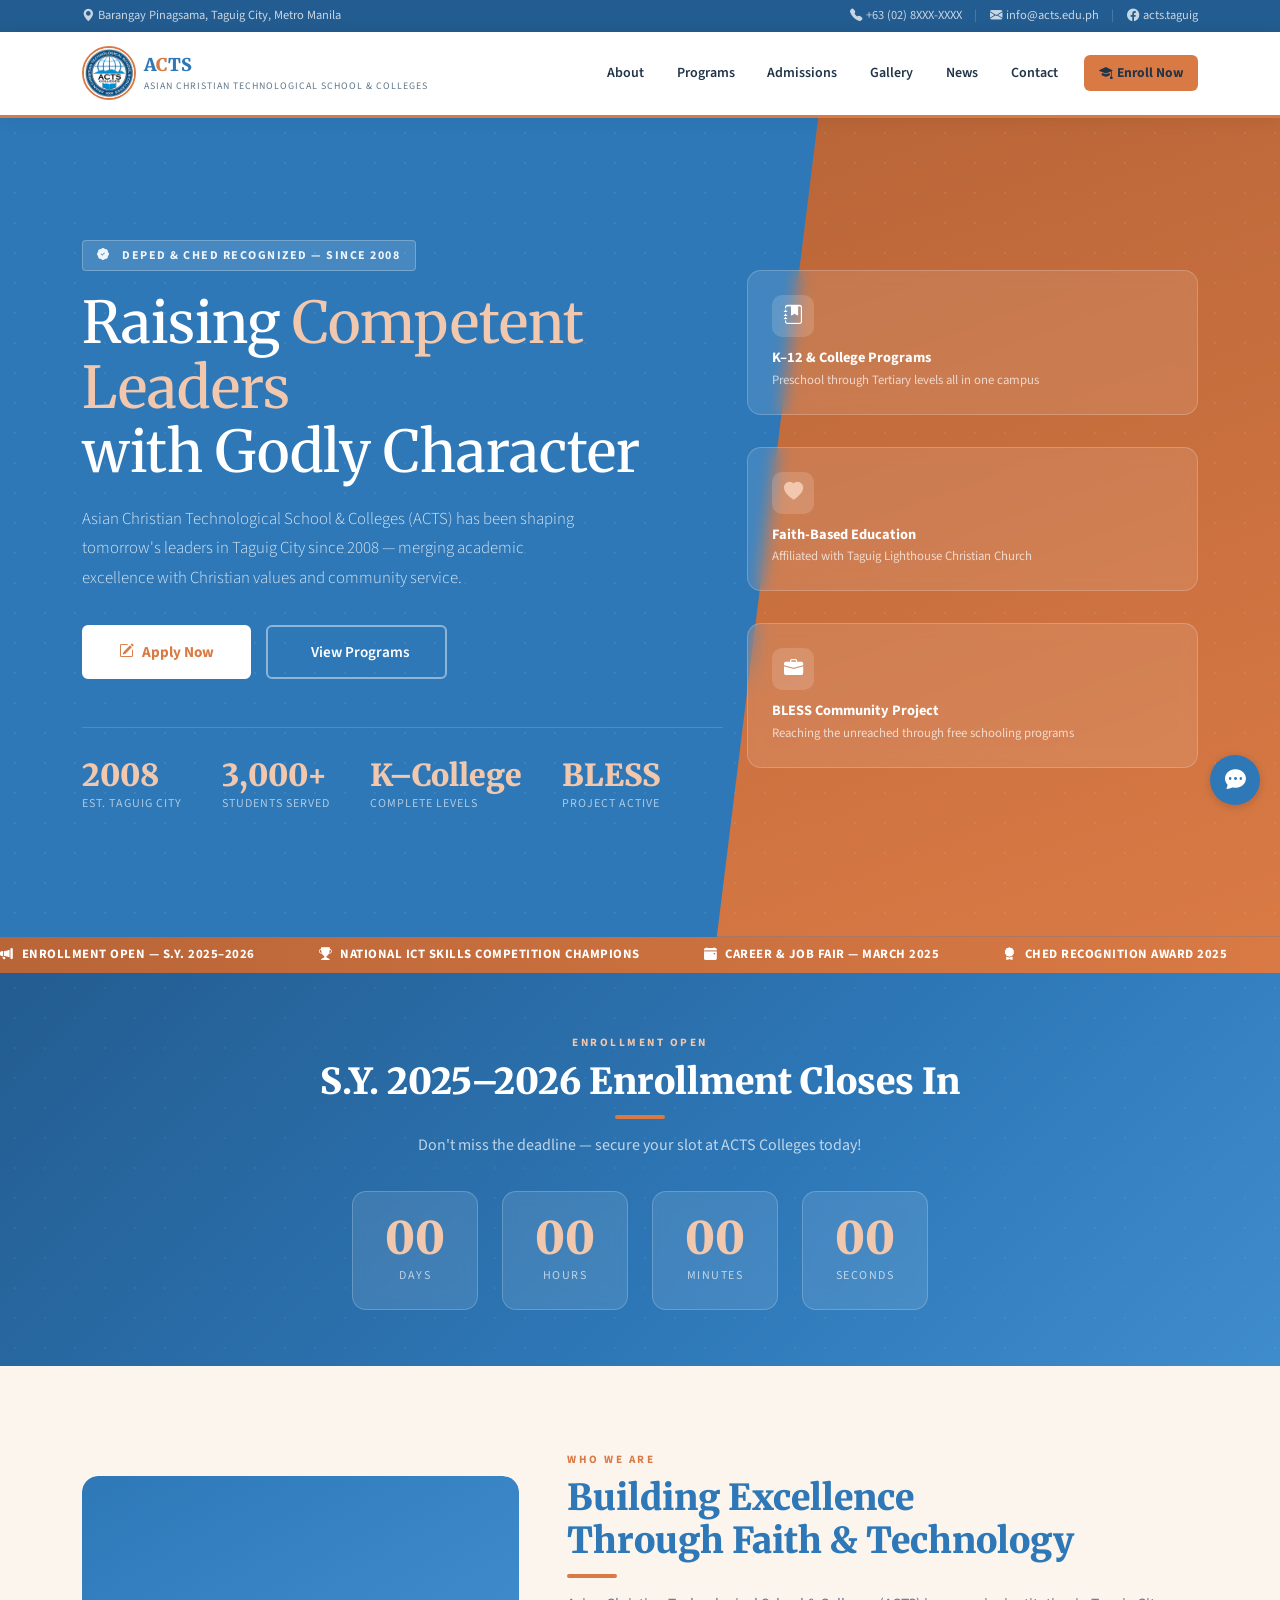
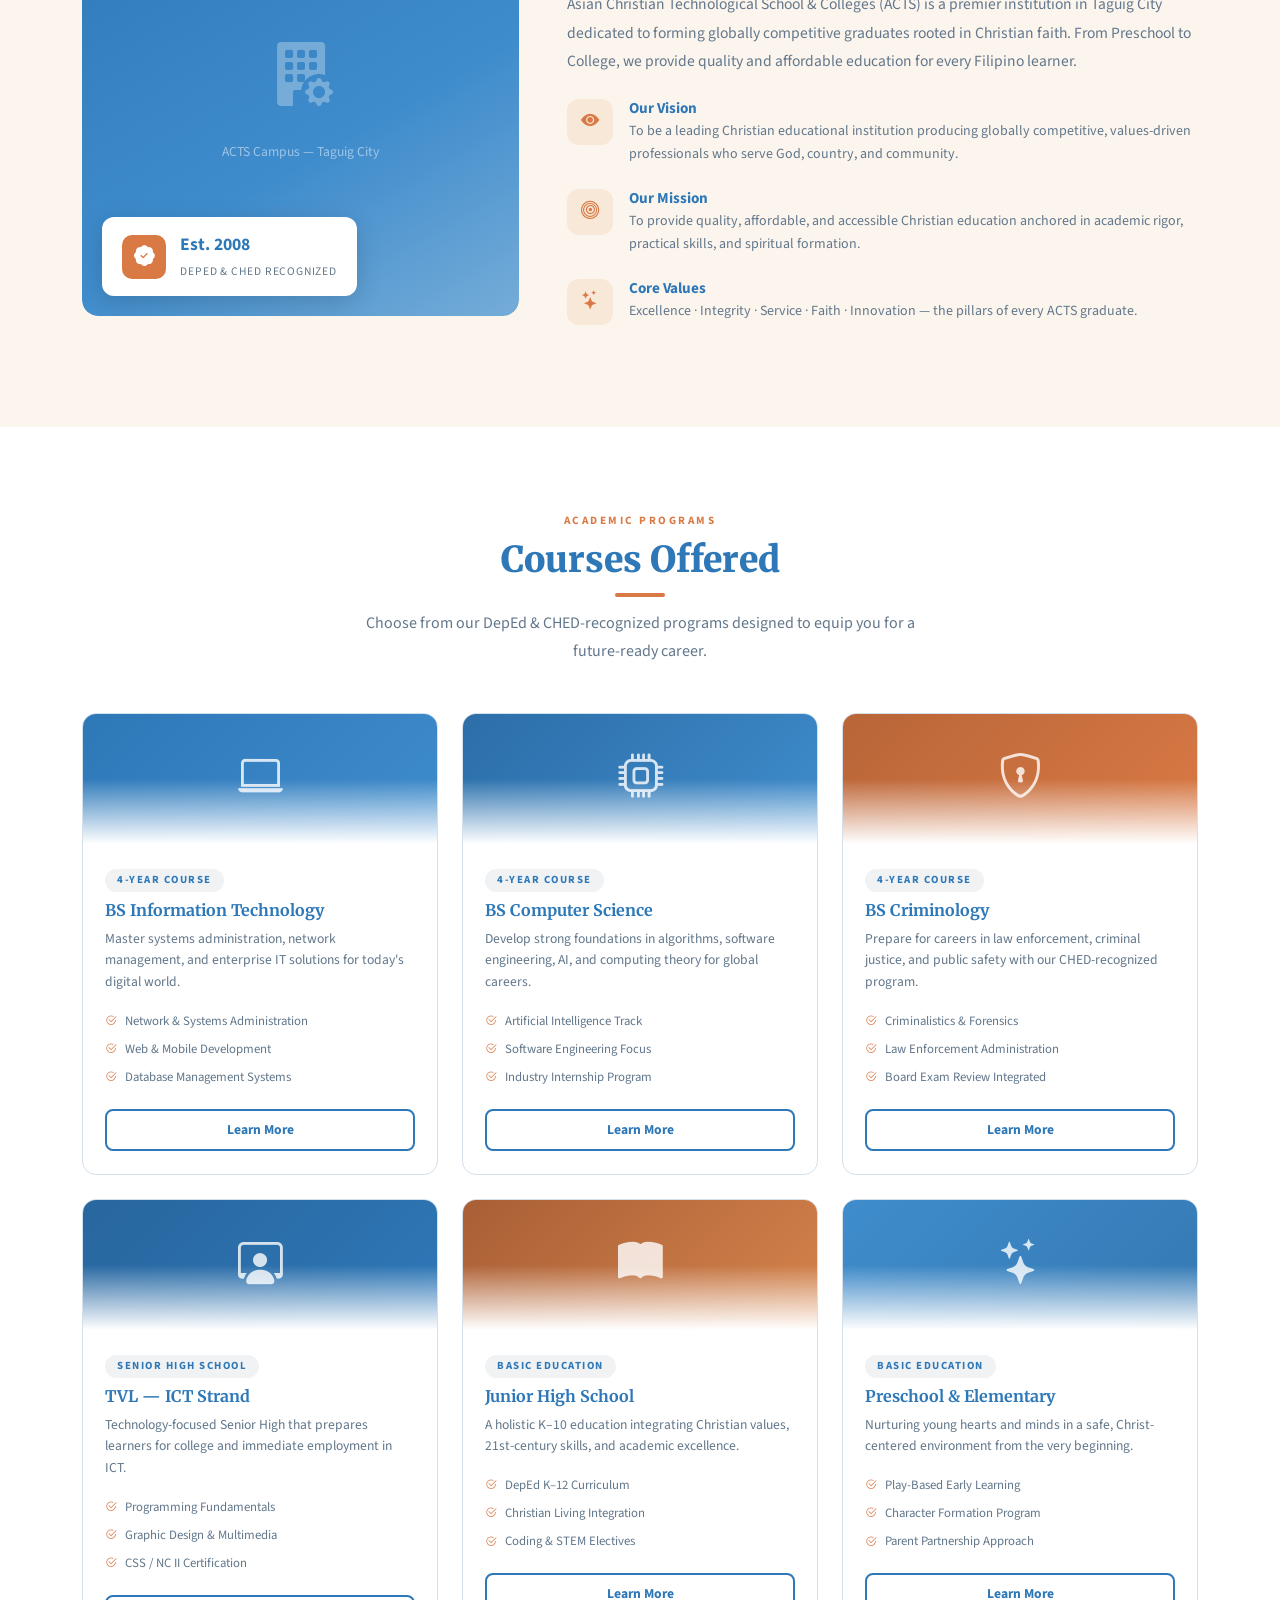
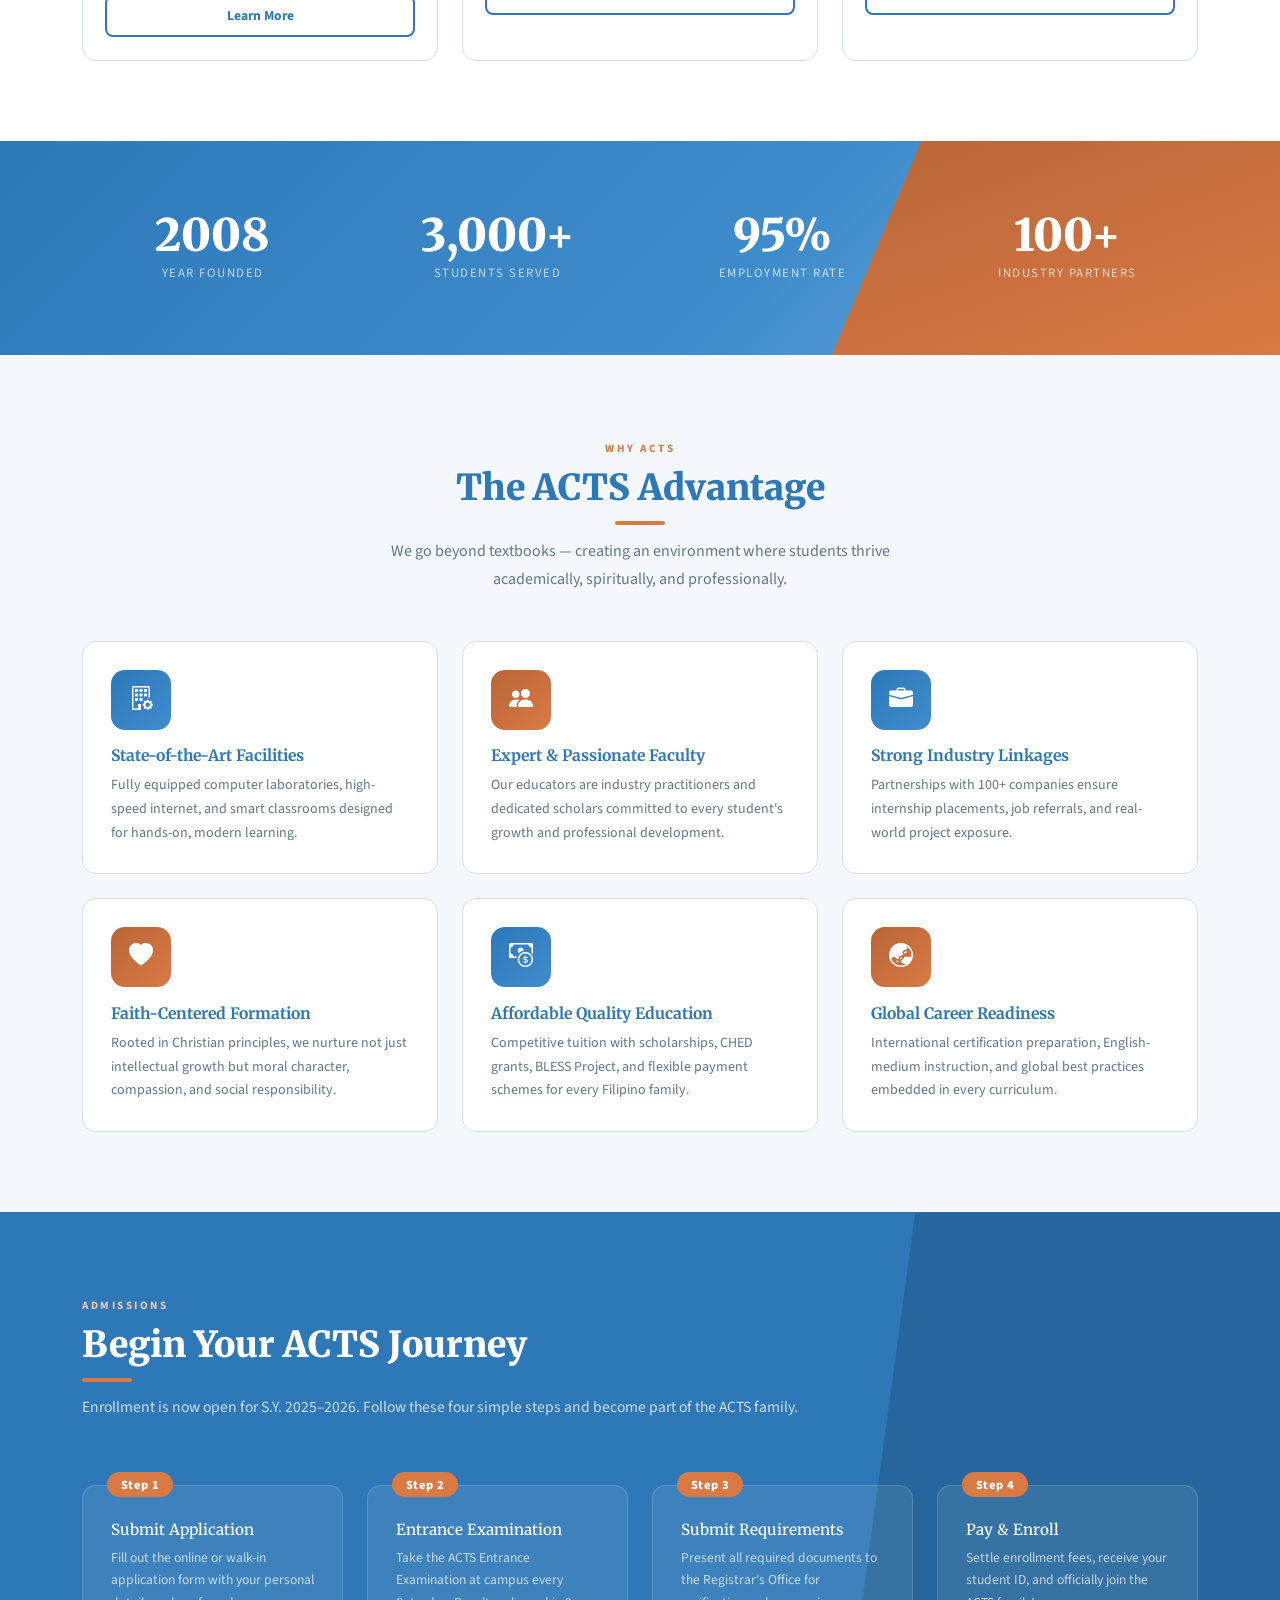
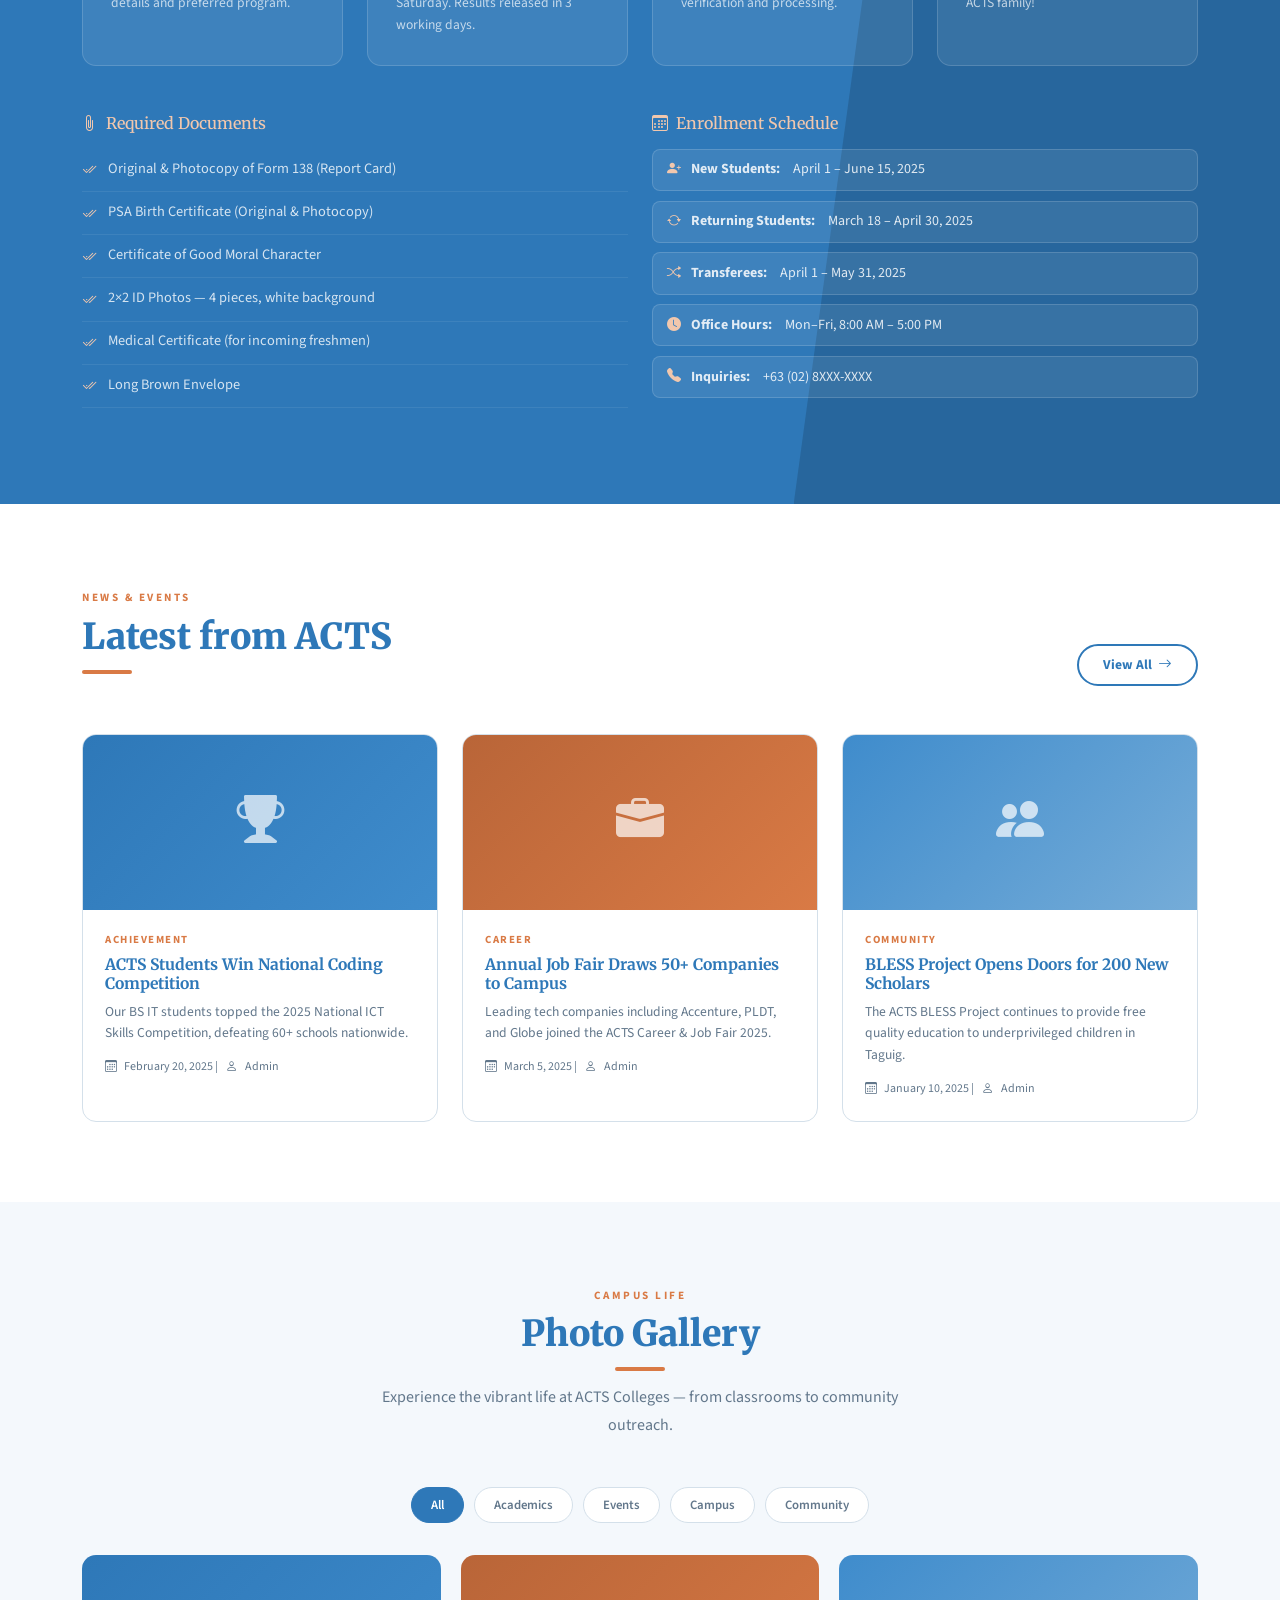
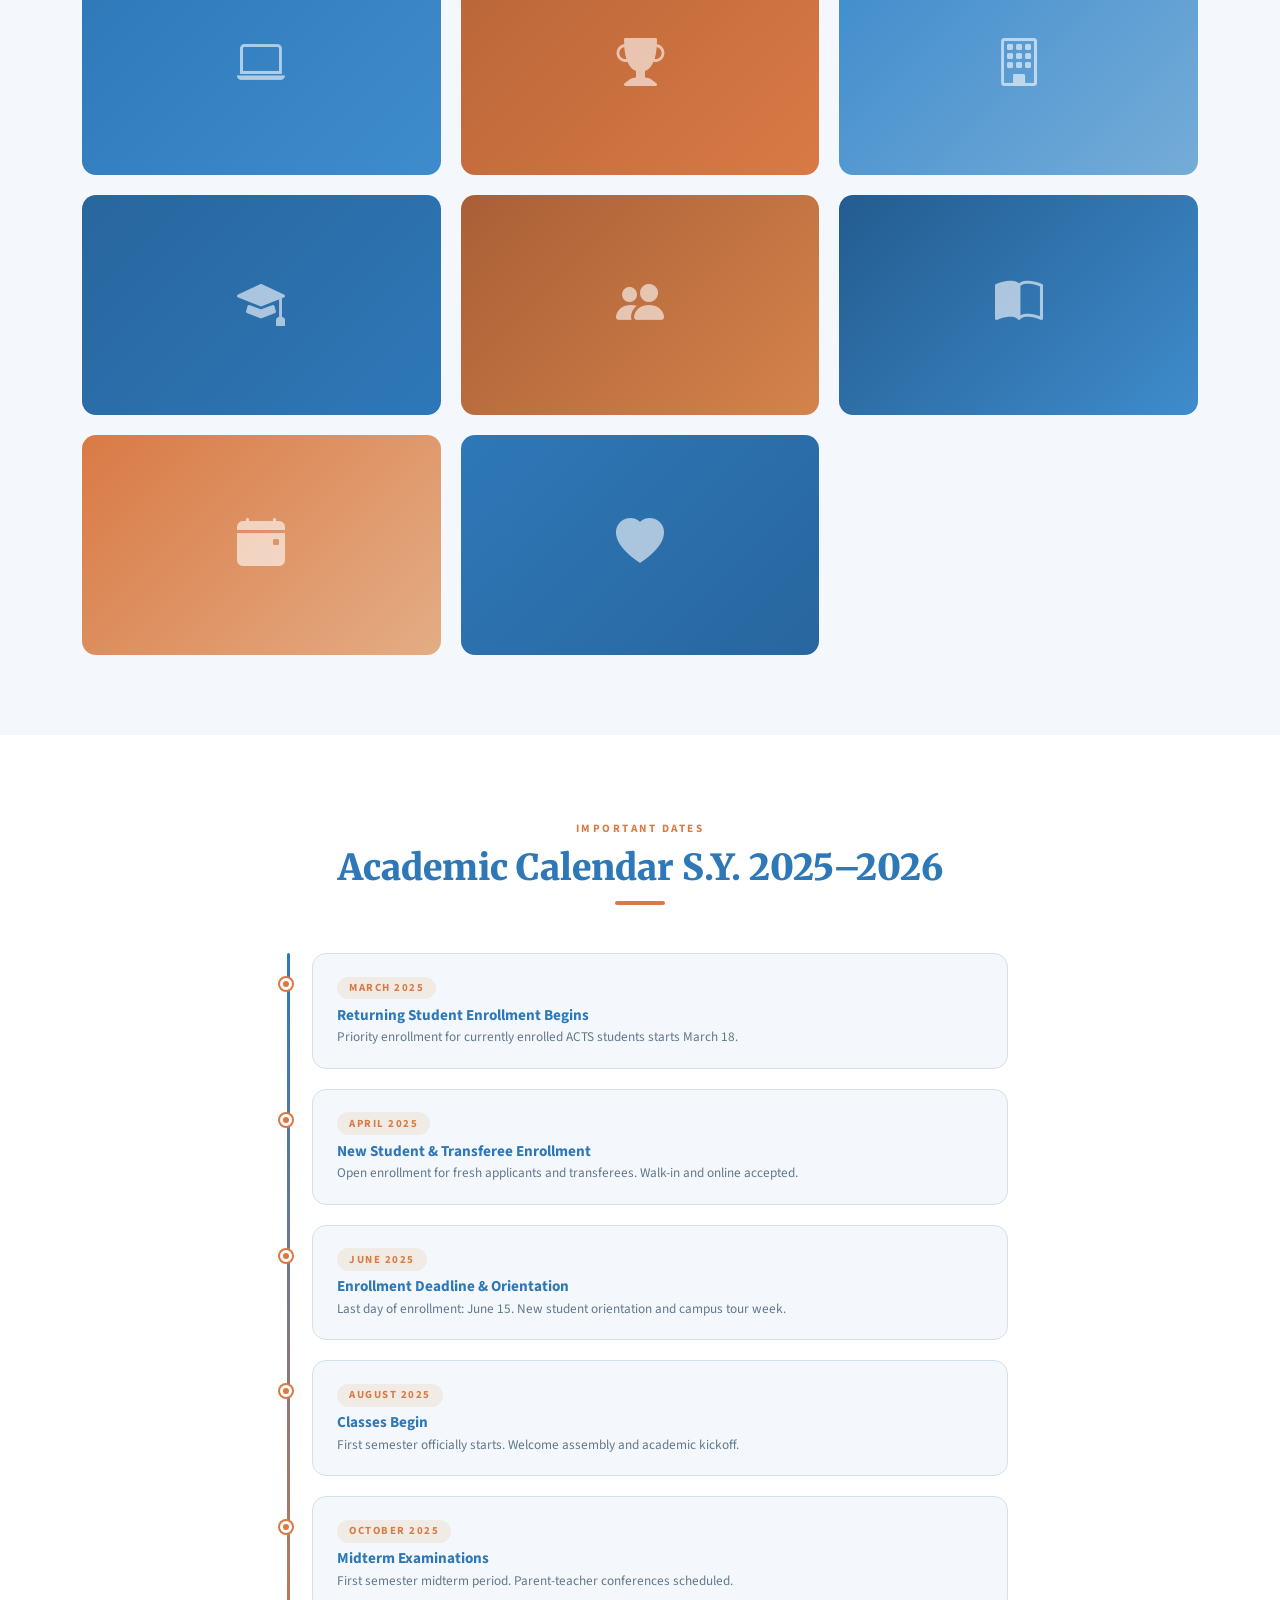
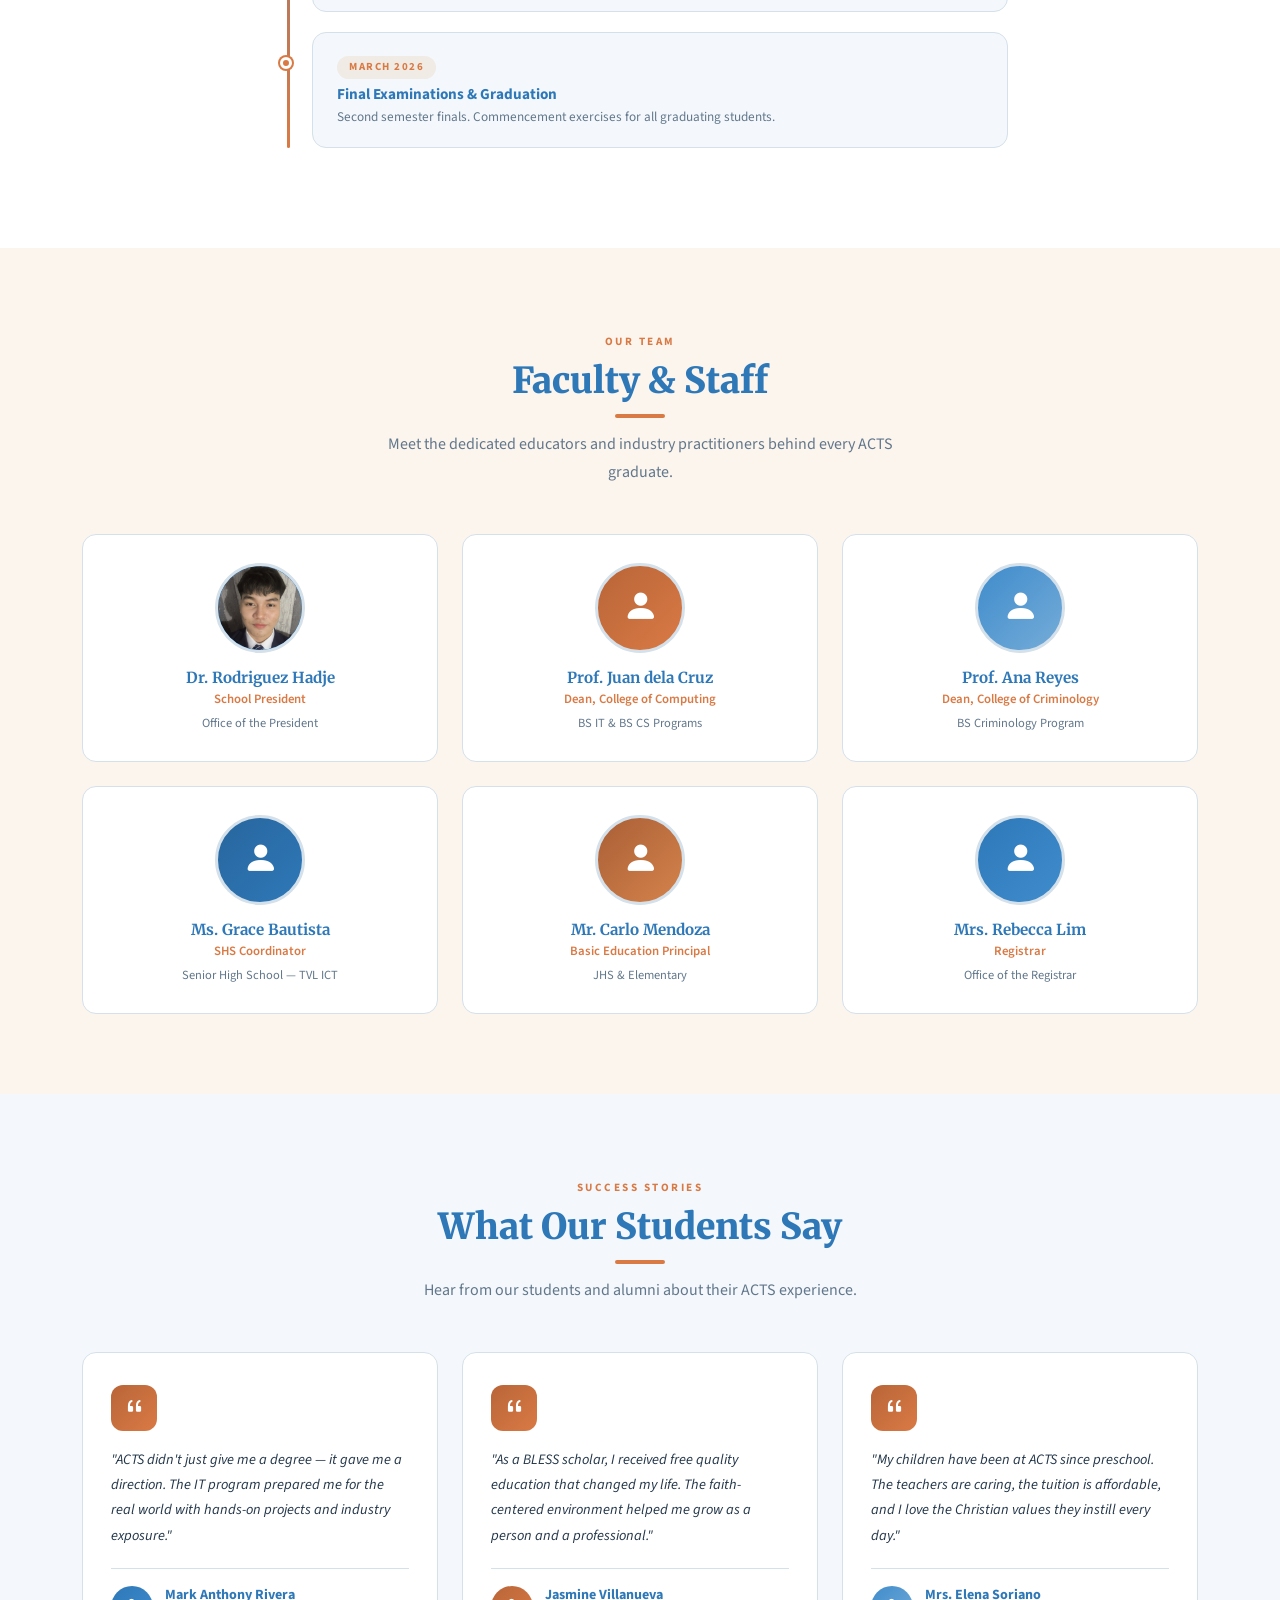
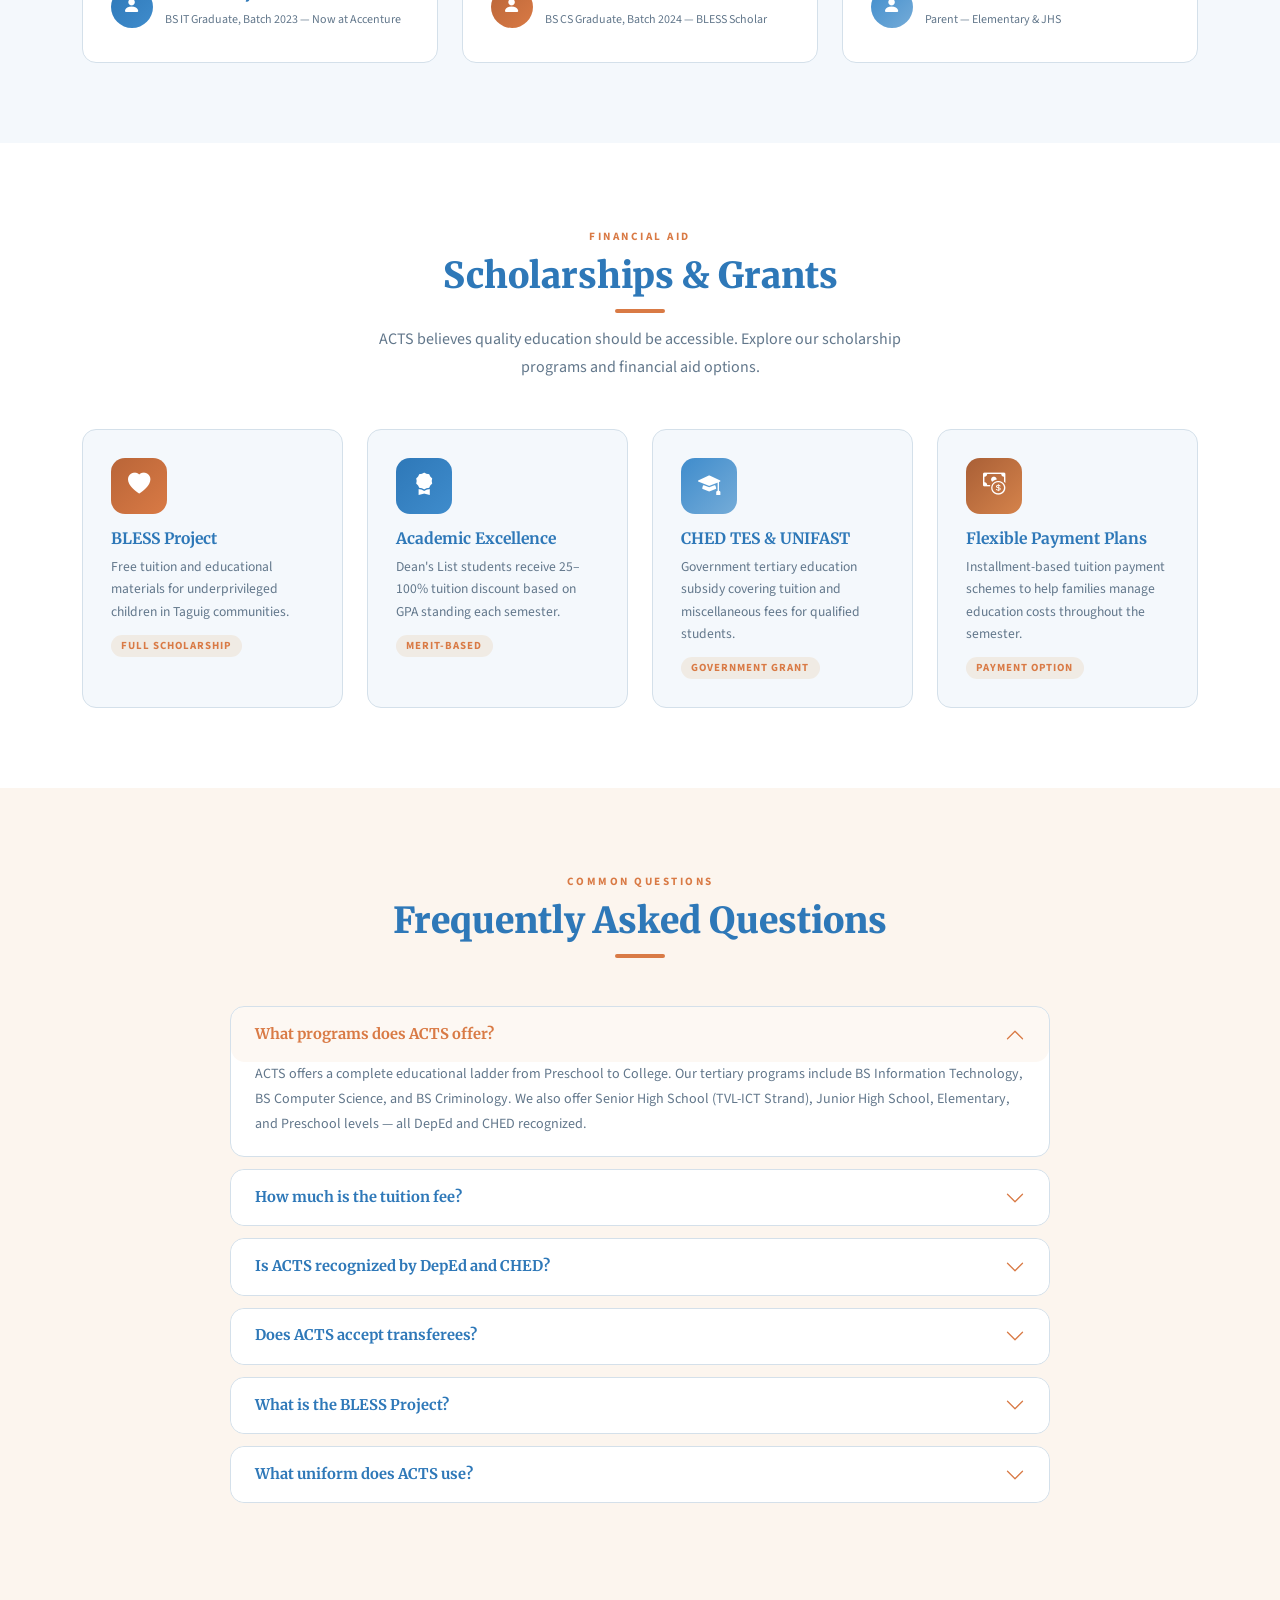
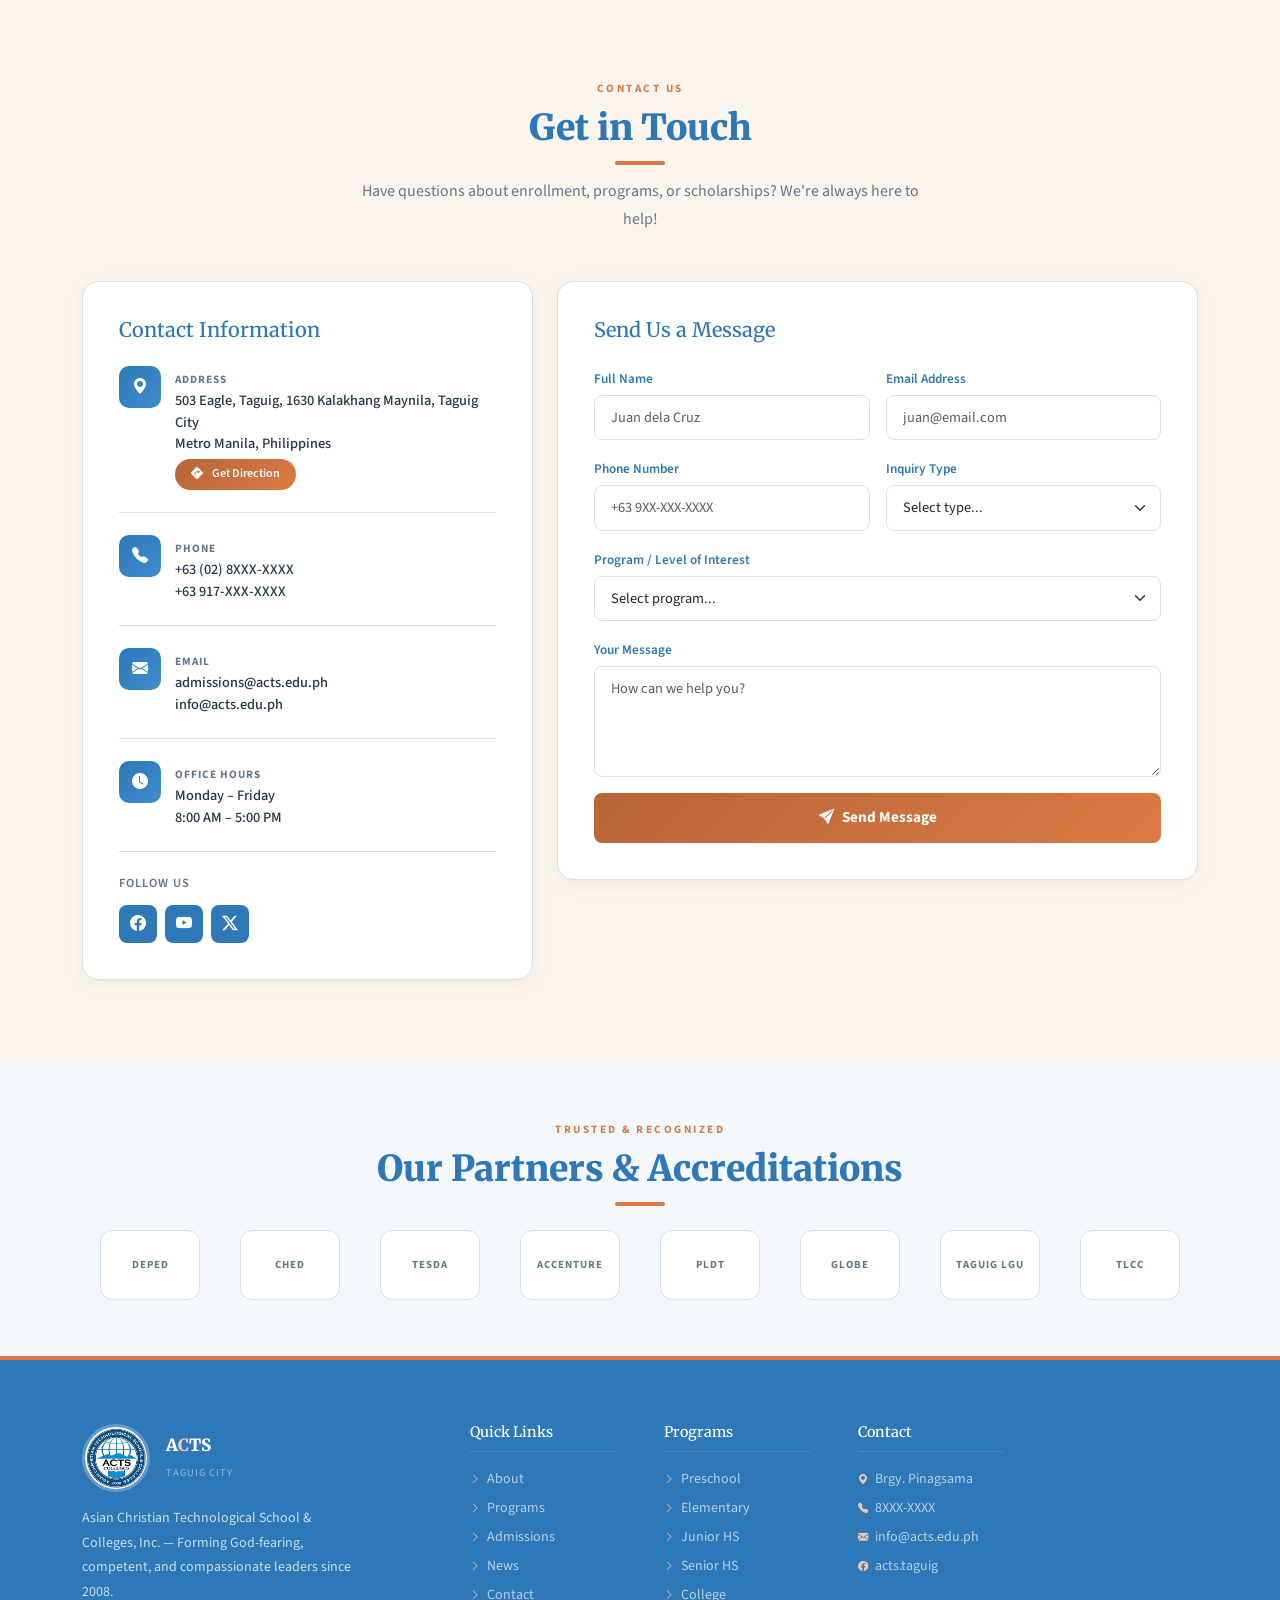
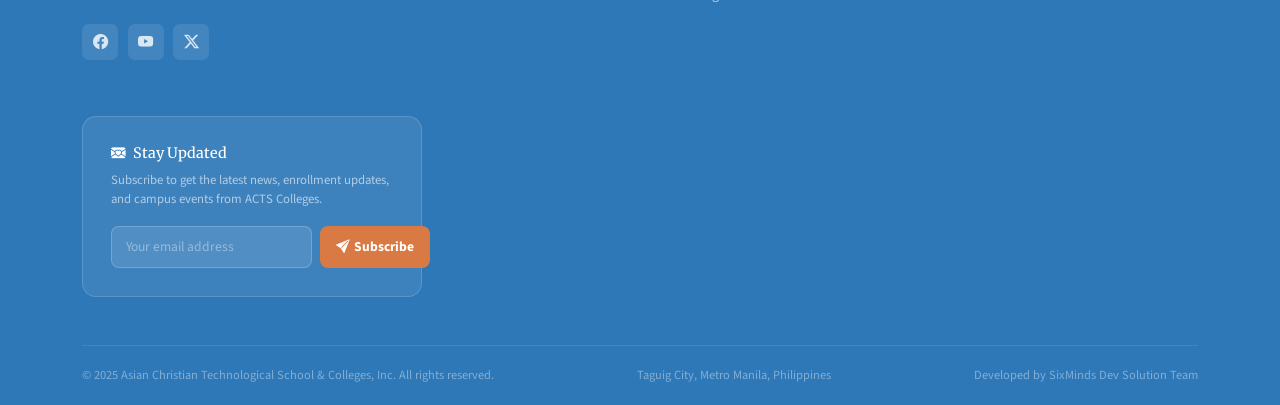
==== index.html @ 52939435 "Initial commit for frontend only site" ====
<!DOCTYPE html>
<html lang="en">

<head>
  <meta charset="UTF-8" />
  <meta name="viewport" content="width=device-width, initial-scale=1.0" />
  <title>ACTS Colleges – Asian Christian Technological School & Colleges</title>
  <link href="https://cdn.jsdelivr.net/npm/bootstrap@5.3.2/dist/css/bootstrap.min.css" rel="stylesheet" />
  <link href="https://cdn.jsdelivr.net/npm/bootstrap-icons@1.11.3/font/bootstrap-icons.min.css" rel="stylesheet" />
  <link
    href="https://fonts.googleapis.com/css2?family=Merriweather:wght@700;900&family=Source+Sans+3:wght@300;400;500;600;700&display=swap"
    rel="stylesheet" />
  <link rel="icon" href="image/logo1.png">
  <link rel="stylesheet" href="css/styles.css" />
</head>

<body>

  <!-- ═══ LOADER ═══ -->
  <div id="loader">
    <div class="ld-spin">
      <img class="ld-img" src="image/logo.png" alt="ACTS Colleges"
        onerror="this.src='data:image/svg+xml,%3Csvg xmlns=%22http://www.w3.org/2000/svg%22 viewBox=%220 0 80 80%22%3E%3Ccircle cx=%2240%22 cy=%2240%22 r=%2238%22 fill=%22%23003087%22/%3E%3Ctext x=%2240%22 y=%2248%22 text-anchor=%22middle%22 font-family=%22Arial%22 font-weight=%22900%22 font-size=%2218%22 fill=%22white%22%3EACTS%3C/text%3E%3C/svg%3E'" />
    </div>
    <div class="ld-name">
      ACTS Colleges
      <small>Asian Christian Technological School &amp; Colleges</small>
    </div>
    <div class="ld-track">
      <div class="ld-bar"></div>
    </div>
  </div>


  <!-- ═══ TOPBAR ═══ -->
  <div class="topbar">
    <div class="container d-flex justify-content-between align-items-center flex-wrap gap-1">
      <div><i class="bi bi-geo-alt-fill me-1"></i>Barangay Pinagsama, Taguig City, Metro Manila</div>
      <div>
        <i class="bi bi-telephone-fill me-1"></i><a href="#">+63 (02) 8XXX-XXXX</a>
        <span class="sep">|</span>
        <i class="bi bi-envelope-fill me-1"></i><a href="#">info@acts.edu.ph</a>
        <span class="sep">|</span>
        <a href="https://www.facebook.com/acts.taguig" target="_blank"><i
            class="bi bi-facebook me-1"></i>acts.taguig</a>
      </div>
    </div>
  </div>


  <!-- ═══ NAVBAR ═══ -->
  <nav class="navbar navbar-expand-lg" id="mainNav">
    <div class="container">
      <a class="navbar-brand d-flex align-items-center gap-2" href="#">
        <img class="nav-logo" src="/image/logo.png" alt="ACTS Colleges" onerror="this.style.display='none'" />
        <div>
          <span class="brand-title">A<span>C</span>TS</span>
          <span class="brand-sub">Asian Christian Technological School &amp; Colleges</span>
        </div>
      </a>
      <button class="navbar-toggler border-0" type="button" data-bs-toggle="collapse" data-bs-target="#nav">
        <i class="bi bi-list" style="font-size:1.5rem;color:var(--blue)"></i>
      </button>
      <div class="collapse navbar-collapse" id="nav">
        <ul class="navbar-nav ms-auto align-items-lg-center gap-lg-1 py-3 py-lg-0">
          <li class="nav-item"><a class="nav-link" href="#about">About</a></li>
          <li class="nav-item"><a class="nav-link" href="#programs">Programs</a></li>
          <li class="nav-item"><a class="nav-link" href="admissions.html">Admissions</a></li>
          <li class="nav-item"><a class="nav-link" href="#gallery">Gallery</a></li>
          <li class="nav-item"><a class="nav-link" href="#news">News</a></li>
          <li class="nav-item"><a class="nav-link" href="#contact">Contact</a></li>
          <li class="nav-item ms-lg-2">
            <a class="nav-link btn-enroll" href="admissions.html"><i class="bi bi-mortarboard-fill me-1"></i>Enroll Now</a>
          </li>
        </ul>
      </div>
    </div>
  </nav>


  <!-- ═══ HERO ═══ -->
  <section class="hero" id="home">
    <div class="hero-dots"></div>
    <div class="container">
      <div class="row align-items-center g-4">
        <div class="col-lg-7 hero-content">
          <div class="hero-eyebrow fu"><i class="bi bi-patch-check-fill"></i>&nbsp;DepEd &amp; CHED Recognized — Since
            2008</div>
          <h1 class="fu d1">Raising <em>Competent Leaders</em><br>with Godly Character</h1>
          <p class="lead fu d2">Asian Christian Technological School &amp; Colleges (ACTS) has been shaping tomorrow's
            leaders in Taguig City since 2008 — merging academic excellence with Christian values and community service.
          </p>
          <div class="hero-btns fu d3">
            <a href="admissions.html" class="btn-hw"><i class="bi bi-pencil-square"></i>Apply Now</a>
            <a href="#programs" class="btn-ho"><i class="bi bi-book-open"></i>View Programs</a>
          </div>
          <div class="hero-stats fu d4">
            <div><span class="hstat-num">2008</span><span class="hstat-lbl">Est. Taguig City</span></div>
            <div><span class="hstat-num">3,000+</span><span class="hstat-lbl">Students Served</span></div>
            <div><span class="hstat-num">K–College</span><span class="hstat-lbl">Complete Levels</span></div>
            <div><span class="hstat-num">BLESS</span><span class="hstat-lbl">Project Active</span></div>
          </div>
        </div>
        <div class="col-lg-5 d-none d-lg-flex flex-column gap-3 hero-side">
          <div class="sc">
            <div class="sc-icon"><i class="bi bi-journal-bookmark-fill"></i></div>
            <h6>K–12 &amp; College Programs</h6>
            <p>Preschool through Tertiary levels all in one campus</p>
          </div>
          <div class="sc">
            <div class="sc-icon"><i class="bi bi-heart-fill" style="color:var(--accent-soft)"></i></div>
            <h6>Faith-Based Education</h6>
            <p>Affiliated with Taguig Lighthouse Christian Church</p>
          </div>
          <div class="sc">
            <div class="sc-icon"><i class="bi bi-briefcase-fill"></i></div>
            <h6>BLESS Community Project</h6>
            <p>Reaching the unreached through free schooling programs</p>
          </div>
        </div>
      </div>
    </div>
  </section>


  <!-- ═══ TICKER ═══ -->
  <div class="ticker">
    <div class="ticker-track">
      <span class="ticker-item"><i class="bi bi-megaphone-fill"></i>Enrollment Open — S.Y. 2025–2026</span>
      <span class="ticker-item"><i class="bi bi-trophy-fill"></i>National ICT Skills Competition Champions</span>
      <span class="ticker-item"><i class="bi bi-calendar-event-fill"></i>Career &amp; Job Fair — March 2025</span>
      <span class="ticker-item"><i class="bi bi-award-fill"></i>CHED Recognition Award 2025</span>
      <span class="ticker-item"><i class="bi bi-book-half"></i>New BS Criminology Program Now Open</span>
      <span class="ticker-item"><i class="bi bi-people-fill"></i>BLESS Project — 200 New Scholars</span>
      <span class="ticker-item"><i class="bi bi-megaphone-fill"></i>Enrollment Open — S.Y. 2025–2026</span>
      <span class="ticker-item"><i class="bi bi-trophy-fill"></i>National ICT Skills Competition Champions</span>
      <span class="ticker-item"><i class="bi bi-calendar-event-fill"></i>Career &amp; Job Fair — March 2025</span>
      <span class="ticker-item"><i class="bi bi-award-fill"></i>CHED Recognition Award 2025</span>
      <span class="ticker-item"><i class="bi bi-book-half"></i>New BS Criminology Program Now Open</span>
      <span class="ticker-item"><i class="bi bi-people-fill"></i>BLESS Project — 200 New Scholars</span>
    </div>
  </div>

  <!-- ═══ COUNTDOWN TIMER ═══ -->
  <section class="countdown-sec" id="countdown">
    <div class="container text-center position-relative" style="z-index:1">
      <span class="sec-label">Enrollment Open</span>
      <h2 class="sec-title">S.Y. 2025–2026 Enrollment Closes In</h2>
      <div class="divider mx-auto"></div>
      <p class="sec-sub mx-auto text-center">Don't miss the deadline — secure your slot at ACTS Colleges today!</p>
      <div class="cd-wrap">
        <div class="cd-box"><span class="cd-num" id="cdDays">00</span><span class="cd-label">Days</span></div>
        <div class="cd-box"><span class="cd-num" id="cdHrs">00</span><span class="cd-label">Hours</span></div>
        <div class="cd-box"><span class="cd-num" id="cdMin">00</span><span class="cd-label">Minutes</span></div>
        <div class="cd-box"><span class="cd-num" id="cdSec">00</span><span class="cd-label">Seconds</span></div>
      </div>
    </div>
  </section>


  <!-- ═══ ABOUT ═══ -->
  <section class="about-sec" id="about">
    <div class="container">
      <div class="row align-items-center g-5">
        <div class="col-lg-5 reveal">
          <div class="about-img-wrap">
            <div class="about-ph">
              <i class="bi bi-building-fill-gear"></i>
              <span style="font-size:.85rem;color:rgba(255,255,255,.5)">ACTS Campus — Taguig City</span>
            </div>
            <div class="about-pill">
              <div class="pill-icon"><i class="bi bi-patch-check-fill"></i></div>
              <div class="pill-text">
                <strong>Est. 2008</strong>
                <span>DepEd &amp; CHED Recognized</span>
              </div>
            </div>
          </div>
        </div>
        <div class="col-lg-7 reveal">
          <span class="sec-label">Who We Are</span>
          <h2 class="sec-title">Building Excellence<br>Through Faith &amp; Technology</h2>
          <div class="divider"></div>
          <p style="color:var(--muted);font-size:.975rem;line-height:1.8;margin-bottom:1.5rem;">Asian Christian
            Technological School &amp; Colleges (ACTS) is a premier institution in Taguig City dedicated to forming
            globally competitive graduates rooted in Christian faith. From Preschool to College, we provide quality and
            affordable education for every Filipino learner.</p>
          <div class="val-row">
            <div class="val-icon"><i class="bi bi-eye-fill"></i></div>
            <div class="val-text">
              <h6>Our Vision</h6>
              <p>To be a leading Christian educational institution producing globally competitive, values-driven
                professionals who serve God, country, and community.</p>
            </div>
          </div>
          <div class="val-row">
            <div class="val-icon"><i class="bi bi-bullseye"></i></div>
            <div class="val-text">
              <h6>Our Mission</h6>
              <p>To provide quality, affordable, and accessible Christian education anchored in academic rigor,
                practical skills, and spiritual formation.</p>
            </div>
          </div>
          <div class="val-row">
            <div class="val-icon"><i class="bi bi-stars"></i></div>
            <div class="val-text">
              <h6>Core Values</h6>
              <p>Excellence · Integrity · Service · Faith · Innovation — the pillars of every ACTS graduate.</p>
            </div>
          </div>
        </div>
      </div>
    </div>
  </section>


  <!-- ═══ PROGRAMS ═══ -->
  <section id="programs">
    <div class="container">
      <div class="text-center mb-5">
        <span class="sec-label">Academic Programs</span>
        <h2 class="sec-title">Courses Offered</h2>
        <div class="divider mx-auto"></div>
        <p class="sec-sub mx-auto text-center">Choose from our DepEd &amp; CHED-recognized programs designed to equip
          you for a future-ready career.</p>
      </div>
      <div class="row g-4">
        <div class="col-md-6 col-lg-4 reveal">
          <div class="prog-card">
            <div class="ph ph1"><i class="bi bi-laptop"
                style="color:rgba(255,255,255,.8);position:relative;z-index:1"></i></div>
            <div class="prog-body">
              <span class="prog-tag">4-Year Course</span>
              <h5>BS Information Technology</h5>
              <p>Master systems administration, network management, and enterprise IT solutions for today's digital
                world.</p>
              <ul class="prog-feats">
                <li><i class="bi bi-check2-circle"></i>Network &amp; Systems Administration</li>
                <li><i class="bi bi-check2-circle"></i>Web &amp; Mobile Development</li>
                <li><i class="bi bi-check2-circle"></i>Database Management Systems</li>
              </ul>
              <a href="#" class="btn-prog" data-bs-toggle="modal" data-bs-target="#progModalIT">Learn More</a>
            </div>
          </div>
        </div>
        <div class="col-md-6 col-lg-4 reveal">
          <div class="prog-card">
            <div class="ph ph2"><i class="bi bi-cpu" style="color:rgba(255,255,255,.8);position:relative;z-index:1"></i>
            </div>
            <div class="prog-body">
              <span class="prog-tag">4-Year Course</span>
              <h5>BS Computer Science</h5>
              <p>Develop strong foundations in algorithms, software engineering, AI, and computing theory for global
                careers.</p>
              <ul class="prog-feats">
                <li><i class="bi bi-check2-circle"></i>Artificial Intelligence Track</li>
                <li><i class="bi bi-check2-circle"></i>Software Engineering Focus</li>
                <li><i class="bi bi-check2-circle"></i>Industry Internship Program</li>
              </ul>
              <a href="#" class="btn-prog" data-bs-toggle="modal" data-bs-target="#progModalCS">Learn More</a>
            </div>
          </div>
        </div>
        <div class="col-md-6 col-lg-4 reveal">
          <div class="prog-card">
            <div class="ph ph3"><i class="bi bi-shield-lock"
                style="color:rgba(255,255,255,.8);position:relative;z-index:1"></i></div>
            <div class="prog-body">
              <span class="prog-tag">4-Year Course</span>
              <h5>BS Criminology</h5>
              <p>Prepare for careers in law enforcement, criminal justice, and public safety with our CHED-recognized
                program.</p>
              <ul class="prog-feats">
                <li><i class="bi bi-check2-circle"></i>Criminalistics &amp; Forensics</li>
                <li><i class="bi bi-check2-circle"></i>Law Enforcement Administration</li>
                <li><i class="bi bi-check2-circle"></i>Board Exam Review Integrated</li>
              </ul>
              <a href="#" class="btn-prog" data-bs-toggle="modal" data-bs-target="#progModalCrim">Learn More</a>
            </div>
          </div>
        </div>
        <div class="col-md-6 col-lg-4 reveal">
          <div class="prog-card">
            <div class="ph ph4"><i class="bi bi-person-workspace"
                style="color:rgba(255,255,255,.8);position:relative;z-index:1"></i></div>
            <div class="prog-body">
              <span class="prog-tag">Senior High School</span>
              <h5>TVL — ICT Strand</h5>
              <p>Technology-focused Senior High that prepares learners for college and immediate employment in ICT.</p>
              <ul class="prog-feats">
                <li><i class="bi bi-check2-circle"></i>Programming Fundamentals</li>
                <li><i class="bi bi-check2-circle"></i>Graphic Design &amp; Multimedia</li>
                <li><i class="bi bi-check2-circle"></i>CSS / NC II Certification</li>
              </ul>
              <a href="#" class="btn-prog" data-bs-toggle="modal" data-bs-target="#progModalTVL">Learn More</a>
            </div>
          </div>
        </div>
        <div class="col-md-6 col-lg-4 reveal">
          <div class="prog-card">
            <div class="ph ph5"><i class="bi bi-book-fill"
                style="color:rgba(255,255,255,.8);position:relative;z-index:1"></i></div>
            <div class="prog-body">
              <span class="prog-tag">Basic Education</span>
              <h5>Junior High School</h5>
              <p>A holistic K–10 education integrating Christian values, 21st-century skills, and academic excellence.
              </p>
              <ul class="prog-feats">
                <li><i class="bi bi-check2-circle"></i>DepEd K–12 Curriculum</li>
                <li><i class="bi bi-check2-circle"></i>Christian Living Integration</li>
                <li><i class="bi bi-check2-circle"></i>Coding &amp; STEM Electives</li>
              </ul>
              <a href="#" class="btn-prog" data-bs-toggle="modal" data-bs-target="#progModalJHS">Learn More</a>
            </div>
          </div>
        </div>
        <div class="col-md-6 col-lg-4 reveal">
          <div class="prog-card">
            <div class="ph ph6"><i class="bi bi-stars"
                style="color:rgba(255,255,255,.8);position:relative;z-index:1"></i></div>
            <div class="prog-body">
              <span class="prog-tag">Basic Education</span>
              <h5>Preschool &amp; Elementary</h5>
              <p>Nurturing young hearts and minds in a safe, Christ-centered environment from the very beginning.</p>
              <ul class="prog-feats">
                <li><i class="bi bi-check2-circle"></i>Play-Based Early Learning</li>
                <li><i class="bi bi-check2-circle"></i>Character Formation Program</li>
                <li><i class="bi bi-check2-circle"></i>Parent Partnership Approach</li>
              </ul>
              <a href="#" class="btn-prog" data-bs-toggle="modal" data-bs-target="#progModalElem">Learn More</a>
            </div>
          </div>
        </div>
      </div>
    </div>
  </section>


  <!-- ═══ STATS ═══ -->
  <div class="stats-band">
    <div class="container position-relative" style="z-index:1">
      <div class="row g-4">
        <div class="col-6 col-md-3">
          <div class="sbox"><span class="snum">2008</span><span class="slbl">Year Founded</span></div>
        </div>
        <div class="col-6 col-md-3">
          <div class="sbox"><span class="snum">3,000+</span><span class="slbl">Students Served</span></div>
        </div>
        <div class="col-6 col-md-3">
          <div class="sbox"><span class="snum">95%</span><span class="slbl">Employment Rate</span></div>
        </div>
        <div class="col-6 col-md-3">
          <div class="sbox"><span class="snum">100+</span><span class="slbl">Industry Partners</span></div>
        </div>
      </div>
    </div>
  </div>


  <!-- ═══ WHY CHOOSE ═══ -->
  <section class="why-sec">
    <div class="container">
      <div class="text-center mb-5">
        <span class="sec-label">Why ACTS</span>
        <h2 class="sec-title">The ACTS Advantage</h2>
        <div class="divider mx-auto"></div>
        <p class="sec-sub mx-auto text-center">We go beyond textbooks — creating an environment where students thrive
          academically, spiritually, and professionally.</p>
      </div>
      <div class="row g-4">
        <div class="col-md-6 col-lg-4 reveal">
          <div class="why-card">
            <div class="wi wi-b"><i class="bi bi-building-gear"></i></div>
            <h5>State-of-the-Art Facilities</h5>
            <p>Fully equipped computer laboratories, high-speed internet, and smart classrooms designed for hands-on,
              modern learning.</p>
          </div>
        </div>
        <div class="col-md-6 col-lg-4 reveal">
          <div class="why-card">
            <div class="wi wi-r"><i class="bi bi-people-fill"></i></div>
            <h5>Expert &amp; Passionate Faculty</h5>
            <p>Our educators are industry practitioners and dedicated scholars committed to every student's growth and
              professional development.</p>
          </div>
        </div>
        <div class="col-md-6 col-lg-4 reveal">
          <div class="why-card">
            <div class="wi wi-b"><i class="bi bi-briefcase-fill"></i></div>
            <h5>Strong Industry Linkages</h5>
            <p>Partnerships with 100+ companies ensure internship placements, job referrals, and real-world project
              exposure.</p>
          </div>
        </div>
        <div class="col-md-6 col-lg-4 reveal">
          <div class="why-card">
            <div class="wi wi-r"><i class="bi bi-heart-fill"></i></div>
            <h5>Faith-Centered Formation</h5>
            <p>Rooted in Christian principles, we nurture not just intellectual growth but moral character, compassion,
              and social responsibility.</p>
          </div>
        </div>
        <div class="col-md-6 col-lg-4 reveal">
          <div class="why-card">
            <div class="wi wi-b"><i class="bi bi-cash-coin"></i></div>
            <h5>Affordable Quality Education</h5>
            <p>Competitive tuition with scholarships, CHED grants, BLESS Project, and flexible payment schemes for every
              Filipino family.</p>
          </div>
        </div>
        <div class="col-md-6 col-lg-4 reveal">
          <div class="why-card">
            <div class="wi wi-r"><i class="bi bi-globe-asia-australia"></i></div>
            <h5>Global Career Readiness</h5>
            <p>International certification preparation, English-medium instruction, and global best practices embedded
              in every curriculum.</p>
          </div>
        </div>
      </div>
    </div>
  </section>


  <!-- ═══ ADMISSIONS ═══ -->
  <section class="adm-sec" id="admissions">
    <div class="container position-relative" style="z-index:1">
      <div class="row mb-5">
        <div class="col-lg-8">
          <span class="sec-label" style="color:var(--accent-soft)">Admissions</span>
          <h2 class="sec-title" style="color:var(--white)">Begin Your ACTS Journey</h2>
          <div class="divider" style="background:var(--red)"></div>
          <p style="color:rgba(255,255,255,.75);font-size:.975rem;line-height:1.75">Enrollment is now open for S.Y.
            2025–2026. Follow these four simple steps and become part of the ACTS family.</p>
        </div>
      </div>
      <div class="row g-4 mb-5">
        <div class="col-md-6 col-lg-3 reveal">
          <div class="step-tile">
            <div class="step-badge">Step 1</div>
            <h5>Submit Application</h5>
            <p>Fill out the online or walk-in application form with your personal details and preferred program.</p>
          </div>
        </div>
        <div class="col-md-6 col-lg-3 reveal">
          <div class="step-tile">
            <div class="step-badge">Step 2</div>
            <h5>Entrance Examination</h5>
            <p>Take the ACTS Entrance Examination at campus every Saturday. Results released in 3 working days.</p>
          </div>
        </div>
        <div class="col-md-6 col-lg-3 reveal">
          <div class="step-tile">
            <div class="step-badge">Step 3</div>
            <h5>Submit Requirements</h5>
            <p>Present all required documents to the Registrar's Office for verification and processing.</p>
          </div>
        </div>
        <div class="col-md-6 col-lg-3 reveal">
          <div class="step-tile">
            <div class="step-badge">Step 4</div>
            <h5>Pay &amp; Enroll</h5>
            <p>Settle enrollment fees, receive your student ID, and officially join the ACTS family!</p>
          </div>
        </div>
      </div>
      <div class="row g-4">
        <div class="col-lg-6 reveal">
          <h4 style="color:var(--accent-soft);font-size:1rem;font-family:'Merriweather',serif;margin-bottom:1rem"><i
              class="bi bi-paperclip me-2"></i>Required Documents</h4>
          <ul class="doc-list">
            <li><i class="bi bi-check2-all"></i>Original &amp; Photocopy of Form 138 (Report Card)</li>
            <li><i class="bi bi-check2-all"></i>PSA Birth Certificate (Original &amp; Photocopy)</li>
            <li><i class="bi bi-check2-all"></i>Certificate of Good Moral Character</li>
            <li><i class="bi bi-check2-all"></i>2×2 ID Photos — 4 pieces, white background</li>
            <li><i class="bi bi-check2-all"></i>Medical Certificate (for incoming freshmen)</li>
            <li><i class="bi bi-check2-all"></i>Long Brown Envelope</li>
          </ul>
        </div>
        <div class="col-lg-6 reveal">
          <h4 style="color:var(--accent-soft);font-size:1rem;font-family:'Merriweather',serif;margin-bottom:1rem"><i
              class="bi bi-calendar3 me-2"></i>Enrollment Schedule</h4>
          <div class="sched-row"><i class="bi bi-person-plus-fill"></i><strong>New Students:</strong>&nbsp;April 1 –
            June 15, 2025</div>
          <div class="sched-row"><i class="bi bi-arrow-repeat"></i><strong>Returning Students:</strong>&nbsp;March 18 –
            April 30, 2025</div>
          <div class="sched-row"><i class="bi bi-shuffle"></i><strong>Transferees:</strong>&nbsp;April 1 – May 31, 2025
          </div>
          <div class="sched-row"><i class="bi bi-clock-fill"></i><strong>Office Hours:</strong>&nbsp;Mon–Fri, 8:00 AM –
            5:00 PM</div>
          <div class="sched-row"><i class="bi bi-telephone-fill"></i><strong>Inquiries:</strong>&nbsp;+63 (02) 8XXX-XXXX
          </div>
        </div>
      </div>
    </div>
  </section>


  <!-- ═══ NEWS ═══ -->
  <section id="news">
    <div class="container">
      <div class="d-flex justify-content-between align-items-end flex-wrap gap-3 mb-5">
        <div>
          <span class="sec-label">News &amp; Events</span>
          <h2 class="sec-title">Latest from ACTS</h2>
          <div class="divider"></div>
        </div>
        <a href="https://www.facebook.com/acts.taguig" target="_blank" class="btn-prog"
          style="width:auto;padding:.55rem 1.5rem;border-radius:50px;font-size:.85rem;display:inline-flex;align-items:center;gap:.4rem;text-decoration:none">View
          All <i class="bi bi-arrow-right"></i></a>
      </div>
      <div class="row g-4">
        <div class="col-md-4 reveal">
          <div class="news-card">
            <div class="news-img ni1"><i class="bi bi-trophy-fill" style="color:rgba(255,255,255,.7)"></i></div>
            <div class="news-body">
              <div class="news-tag">Achievement</div>
              <h5>ACTS Students Win National Coding Competition</h5>
              <p>Our BS IT students topped the 2025 National ICT Skills Competition, defeating 60+ schools nationwide.
              </p>
              <div class="news-meta"><i class="bi bi-calendar3"></i>February 20, 2025&nbsp;|&nbsp;<i
                  class="bi bi-person"></i>Admin</div>
            </div>
          </div>
        </div>
        <div class="col-md-4 reveal">
          <div class="news-card">
            <div class="news-img ni2"><i class="bi bi-briefcase-fill" style="color:rgba(255,255,255,.7)"></i></div>
            <div class="news-body">
              <div class="news-tag">Career</div>
              <h5>Annual Job Fair Draws 50+ Companies to Campus</h5>
              <p>Leading tech companies including Accenture, PLDT, and Globe joined the ACTS Career &amp; Job Fair 2025.
              </p>
              <div class="news-meta"><i class="bi bi-calendar3"></i>March 5, 2025&nbsp;|&nbsp;<i
                  class="bi bi-person"></i>Admin</div>
            </div>
          </div>
        </div>
        <div class="col-md-4 reveal">
          <div class="news-card">
            <div class="news-img ni3"><i class="bi bi-people-fill" style="color:rgba(255,255,255,.7)"></i></div>
            <div class="news-body">
              <div class="news-tag">Community</div>
              <h5>BLESS Project Opens Doors for 200 New Scholars</h5>
              <p>The ACTS BLESS Project continues to provide free quality education to underprivileged children in
                Taguig.</p>
              <div class="news-meta"><i class="bi bi-calendar3"></i>January 10, 2025&nbsp;|&nbsp;<i
                  class="bi bi-person"></i>Admin</div>
            </div>
          </div>
        </div>
      </div>
    </div>
  </section>


  <!-- ═══ PHOTO GALLERY ═══ -->
  <section class="gallery-sec" id="gallery">
    <div class="container">
      <div class="text-center mb-5">
        <span class="sec-label">Campus Life</span>
        <h2 class="sec-title">Photo Gallery</h2>
        <div class="divider mx-auto"></div>
        <p class="sec-sub mx-auto text-center">Experience the vibrant life at ACTS Colleges — from classrooms to
          community outreach.</p>
      </div>
      <div class="gal-filters">
        <button class="gal-btn active" onclick="filterGal('all')">All</button>
        <button class="gal-btn" onclick="filterGal('academics')">Academics</button>
        <button class="gal-btn" onclick="filterGal('events')">Events</button>
        <button class="gal-btn" onclick="filterGal('campus')">Campus</button>
        <button class="gal-btn" onclick="filterGal('community')">Community</button>
      </div>
      <div class="gal-grid" id="galGrid">
        <div class="gal-item gi1 reveal" data-cat="academics"><i class="bi bi-laptop"></i><span class="gal-caption">IT
            Lab — Hands-on Coding Session</span></div>
        <div class="gal-item gi2 reveal" data-cat="events"><i class="bi bi-trophy-fill"></i><span
            class="gal-caption">National ICT Competition Champions</span></div>
        <div class="gal-item gi3 reveal" data-cat="campus"><i class="bi bi-building"></i><span class="gal-caption">Main
            Building — ACTS Taguig Campus</span></div>
        <div class="gal-item gi4 reveal" data-cat="academics"><i class="bi bi-mortarboard-fill"></i><span
            class="gal-caption">Graduation Ceremony 2024</span></div>
        <div class="gal-item gi5 reveal" data-cat="community"><i class="bi bi-people-fill"></i><span
            class="gal-caption">BLESS Project — Community Outreach</span></div>
        <div class="gal-item gi6 reveal" data-cat="campus"><i class="bi bi-book-half"></i><span
            class="gal-caption">Library & Learning Resource Center</span></div>
        <div class="gal-item gi7 reveal" data-cat="events"><i class="bi bi-calendar-event-fill"></i><span
            class="gal-caption">Career & Job Fair 2025</span></div>
        <div class="gal-item gi8 reveal" data-cat="community"><i class="bi bi-heart-fill"></i><span
            class="gal-caption">BLESS Scholars Fellowship</span></div>
      </div>
    </div>
  </section>


  <!-- ═══ ACADEMIC CALENDAR ═══ -->
  <section class="cal-sec" id="calendar">
    <div class="container">
      <div class="text-center mb-5">
        <span class="sec-label">Important Dates</span>
        <h2 class="sec-title">Academic Calendar S.Y. 2025–2026</h2>
        <div class="divider mx-auto"></div>
      </div>
      <div class="row justify-content-center">
        <div class="col-lg-8">
          <div class="cal-timeline">
            <div class="cal-item reveal">
              <span class="cal-month">March 2025</span>
              <h6>Returning Student Enrollment Begins</h6>
              <p>Priority enrollment for currently enrolled ACTS students starts March 18.</p>
            </div>
            <div class="cal-item reveal">
              <span class="cal-month">April 2025</span>
              <h6>New Student & Transferee Enrollment</h6>
              <p>Open enrollment for fresh applicants and transferees. Walk-in and online accepted.</p>
            </div>
            <div class="cal-item reveal">
              <span class="cal-month">June 2025</span>
              <h6>Enrollment Deadline & Orientation</h6>
              <p>Last day of enrollment: June 15. New student orientation and campus tour week.</p>
            </div>
            <div class="cal-item reveal">
              <span class="cal-month">August 2025</span>
              <h6>Classes Begin</h6>
              <p>First semester officially starts. Welcome assembly and academic kickoff.</p>
            </div>
            <div class="cal-item reveal">
              <span class="cal-month">October 2025</span>
              <h6>Midterm Examinations</h6>
              <p>First semester midterm period. Parent-teacher conferences scheduled.</p>
            </div>
            <div class="cal-item reveal">
              <span class="cal-month">March 2026</span>
              <h6>Final Examinations & Graduation</h6>
              <p>Second semester finals. Commencement exercises for all graduating students.</p>
            </div>
          </div>
        </div>
      </div>
    </div>
  </section>


  <!-- ═══ FACULTY ═══ -->
  <section class="faculty-sec" id="faculty">
    <div class="container">
      <div class="text-center mb-5">
        <span class="sec-label">Our Team</span>
        <h2 class="sec-title">Faculty & Staff</h2>
        <div class="divider mx-auto"></div>
        <p class="sec-sub mx-auto text-center">Meet the dedicated educators and industry practitioners behind every ACTS
          graduate.</p>
      </div>
      <div class="row g-4">
        <div class="col-md-6 col-lg-4 reveal">
          <div class="fac-card">
            <div class="fac-avatar" style="background:linear-gradient(135deg,var(--blue),var(--blue-mid));overflow:hidden;padding:0">
              <img src="image/president.jpg" alt="Dr. Rodriguez Hadje" style="width:100%;height:100%;object-fit:cover;border-radius:50%">
            </div>
            <h5>Dr. Rodriguez Hadje</h5>
            <span class="fac-role">School President</span>
            <p class="fac-dept">Office of the President</p>
          </div>
        </div>
        <div class="col-md-6 col-lg-4 reveal">
          <div class="fac-card">
            <div class="fac-avatar" style="background:linear-gradient(135deg,var(--red-dk),var(--red))"><i
                class="bi bi-person-fill"></i></div>
            <h5>Prof. Juan dela Cruz</h5>
            <span class="fac-role">Dean, College of Computing</span>
            <p class="fac-dept">BS IT & BS CS Programs</p>
          </div>
        </div>
        <div class="col-md-6 col-lg-4 reveal">
          <div class="fac-card">
            <div class="fac-avatar" style="background:linear-gradient(135deg,var(--blue-mid),var(--blue-lt))"><i
                class="bi bi-person-fill"></i></div>
            <h5>Prof. Ana Reyes</h5>
            <span class="fac-role">Dean, College of Criminology</span>
            <p class="fac-dept">BS Criminology Program</p>
          </div>
        </div>
        <div class="col-md-6 col-lg-4 reveal">
          <div class="fac-card">
            <div class="fac-avatar" style="background:linear-gradient(135deg,#28669e,var(--blue))"><i
                class="bi bi-person-fill"></i></div>
            <h5>Ms. Grace Bautista</h5>
            <span class="fac-role">SHS Coordinator</span>
            <p class="fac-dept">Senior High School — TVL ICT</p>
          </div>
        </div>
        <div class="col-md-6 col-lg-4 reveal">
          <div class="fac-card">
            <div class="fac-avatar" style="background:linear-gradient(135deg,#a95f36,#d5834b)"><i
                class="bi bi-person-fill"></i></div>
            <h5>Mr. Carlo Mendoza</h5>
            <span class="fac-role">Basic Education Principal</span>
            <p class="fac-dept">JHS & Elementary</p>
          </div>
        </div>
        <div class="col-md-6 col-lg-4 reveal">
          <div class="fac-card">
            <div class="fac-avatar" style="background:linear-gradient(135deg,var(--blue),var(--blue-mid))"><i
                class="bi bi-person-fill"></i></div>
            <h5>Mrs. Rebecca Lim</h5>
            <span class="fac-role">Registrar</span>
            <p class="fac-dept">Office of the Registrar</p>
          </div>
        </div>
      </div>
    </div>
  </section>


  <!-- ═══ TESTIMONIALS ═══ -->
  <section class="testi-sec" id="testimonials">
    <div class="container">
      <div class="text-center mb-5">
        <span class="sec-label">Success Stories</span>
        <h2 class="sec-title">What Our Students Say</h2>
        <div class="divider mx-auto"></div>
        <p class="sec-sub mx-auto text-center">Hear from our students and alumni about their ACTS experience.</p>
      </div>
      <div class="row g-4">
        <div class="col-md-4 reveal">
          <div class="testi-card">
            <div class="testi-quote-icon"><i class="bi bi-quote"></i></div>
            <blockquote>"ACTS didn't just give me a degree — it gave me a direction. The IT program prepared me for the
              real world with hands-on projects and industry exposure."</blockquote>
            <div class="testi-author">
              <div class="testi-avatar" style="background:linear-gradient(135deg,var(--blue),var(--blue-mid))"><i
                  class="bi bi-person-fill"></i></div>
              <div>
                <span class="testi-name">Mark Anthony Rivera</span>
                <span class="testi-info">BS IT Graduate, Batch 2023 &mdash; Now at Accenture</span>
              </div>
            </div>
          </div>
        </div>
        <div class="col-md-4 reveal">
          <div class="testi-card">
            <div class="testi-quote-icon"><i class="bi bi-quote"></i></div>
            <blockquote>"As a BLESS scholar, I received free quality education that changed my life. The faith-centered
              environment helped me grow as a person and a professional."</blockquote>
            <div class="testi-author">
              <div class="testi-avatar" style="background:linear-gradient(135deg,var(--red-dk),var(--red))"><i
                  class="bi bi-person-fill"></i></div>
              <div>
                <span class="testi-name">Jasmine Villanueva</span>
                <span class="testi-info">BS CS Graduate, Batch 2024 &mdash; BLESS Scholar</span>
              </div>
            </div>
          </div>
        </div>
        <div class="col-md-4 reveal">
          <div class="testi-card">
            <div class="testi-quote-icon"><i class="bi bi-quote"></i></div>
            <blockquote>"My children have been at ACTS since preschool. The teachers are caring, the tuition is
              affordable, and I love the Christian values they instill every day."</blockquote>
            <div class="testi-author">
              <div class="testi-avatar" style="background:linear-gradient(135deg,var(--blue-mid),var(--blue-lt))"><i
                  class="bi bi-person-fill"></i></div>
              <div>
                <span class="testi-name">Mrs. Elena Soriano</span>
                <span class="testi-info">Parent — Elementary & JHS</span>
              </div>
            </div>
          </div>
        </div>
      </div>
    </div>
  </section>


  <!-- ═══ SCHOLARSHIPS ═══ -->
  <section class="schol-sec" id="scholarships">
    <div class="container">
      <div class="text-center mb-5">
        <span class="sec-label">Financial Aid</span>
        <h2 class="sec-title">Scholarships & Grants</h2>
        <div class="divider mx-auto"></div>
        <p class="sec-sub mx-auto text-center">ACTS believes quality education should be accessible. Explore our
          scholarship programs and financial aid options.</p>
      </div>
      <div class="row g-4">
        <div class="col-md-6 col-lg-3 reveal">
          <div class="schol-card">
            <div class="schol-icon" style="background:linear-gradient(135deg,var(--red-dk),var(--red))"><i
                class="bi bi-heart-fill"></i></div>
            <h5>BLESS Project</h5>
            <p>Free tuition and educational materials for underprivileged children in Taguig communities.</p>
            <span class="schol-tag">Full Scholarship</span>
          </div>
        </div>
        <div class="col-md-6 col-lg-3 reveal">
          <div class="schol-card">
            <div class="schol-icon" style="background:linear-gradient(135deg,var(--blue),var(--blue-mid))"><i
                class="bi bi-award-fill"></i></div>
            <h5>Academic Excellence</h5>
            <p>Dean's List students receive 25–100% tuition discount based on GPA standing each semester.</p>
            <span class="schol-tag">Merit-Based</span>
          </div>
        </div>
        <div class="col-md-6 col-lg-3 reveal">
          <div class="schol-card">
            <div class="schol-icon" style="background:linear-gradient(135deg,var(--blue-mid),var(--blue-lt))"><i
                class="bi bi-mortarboard-fill"></i></div>
            <h5>CHED TES & UNIFAST</h5>
            <p>Government tertiary education subsidy covering tuition and miscellaneous fees for qualified students.</p>
            <span class="schol-tag">Government Grant</span>
          </div>
        </div>
        <div class="col-md-6 col-lg-3 reveal">
          <div class="schol-card">
            <div class="schol-icon" style="background:linear-gradient(135deg,#a95f36,#d5834b)"><i
                class="bi bi-cash-coin"></i></div>
            <h5>Flexible Payment Plans</h5>
            <p>Installment-based tuition payment schemes to help families manage education costs throughout the
              semester.</p>
            <span class="schol-tag">Payment Option</span>
          </div>
        </div>
      </div>
    </div>
  </section>


  <!-- ═══ FAQ ═══ -->
  <section class="faq-sec" id="faq">
    <div class="container">
      <div class="text-center mb-5">
        <span class="sec-label">Common Questions</span>
        <h2 class="sec-title">Frequently Asked Questions</h2>
        <div class="divider mx-auto"></div>
      </div>
      <div class="accordion" id="faqAccordion">
        <div class="accordion-item">
          <h2 class="accordion-header"><button class="accordion-button" type="button" data-bs-toggle="collapse"
              data-bs-target="#faq1" aria-expanded="true">What programs does ACTS offer?</button></h2>
          <div id="faq1" class="accordion-collapse collapse show" data-bs-parent="#faqAccordion">
            <div class="accordion-body">ACTS offers a complete educational ladder from Preschool to College. Our
              tertiary programs include BS Information Technology, BS Computer Science, and BS Criminology. We also
              offer Senior High School (TVL-ICT Strand), Junior High School, Elementary, and Preschool levels — all
              DepEd and CHED recognized.</div>
          </div>
        </div>
        <div class="accordion-item">
          <h2 class="accordion-header"><button class="accordion-button collapsed" type="button"
              data-bs-toggle="collapse" data-bs-target="#faq2">How much is the tuition fee?</button></h2>
          <div id="faq2" class="accordion-collapse collapse" data-bs-parent="#faqAccordion">
            <div class="accordion-body">Tuition fees vary by program and level. ACTS is committed to providing
              affordable quality education. We offer flexible payment plans, CHED TES subsidies, academic scholarships,
              and the BLESS Project for underprivileged students. Contact our Registrar's Office at +63 (02) 8XXX-XXXX
              for the latest fee schedule.</div>
          </div>
        </div>
        <div class="accordion-item">
          <h2 class="accordion-header"><button class="accordion-button collapsed" type="button"
              data-bs-toggle="collapse" data-bs-target="#faq3">Is ACTS recognized by DepEd and CHED?</button></h2>
          <div id="faq3" class="accordion-collapse collapse" data-bs-parent="#faqAccordion">
            <div class="accordion-body">Yes! All ACTS basic education programs are fully recognized by the Department of
              Education (DepEd), and our college programs are recognized by the Commission on Higher Education (CHED).
              Our graduates are qualified to take board examinations and pursue further studies.</div>
          </div>
        </div>
        <div class="accordion-item">
          <h2 class="accordion-header"><button class="accordion-button collapsed" type="button"
              data-bs-toggle="collapse" data-bs-target="#faq4">Does ACTS accept transferees?</button></h2>
          <div id="faq4" class="accordion-collapse collapse" data-bs-parent="#faqAccordion">
            <div class="accordion-body">Yes, we welcome transferees at all levels. Transferees must submit their
              Transcript of Records or Report Card from their previous school, along with other standard requirements.
              The admission process includes an assessment and interview. Contact our admissions office for assistance.
            </div>
          </div>
        </div>
        <div class="accordion-item">
          <h2 class="accordion-header"><button class="accordion-button collapsed" type="button"
              data-bs-toggle="collapse" data-bs-target="#faq5">What is the BLESS Project?</button></h2>
          <div id="faq5" class="accordion-collapse collapse" data-bs-parent="#faqAccordion">
            <div class="accordion-body">BLESS (Blessing Lives through Education, Support, and Service) is ACTS' flagship
              community outreach program that provides free quality education to underprivileged children in Taguig
              City. The program covers tuition, educational materials, and spiritual mentoring. To date, over 200
              scholars have benefited.</div>
          </div>
        </div>
        <div class="accordion-item">
          <h2 class="accordion-header"><button class="accordion-button collapsed" type="button"
              data-bs-toggle="collapse" data-bs-target="#faq6">What uniform does ACTS use?</button></h2>
          <div id="faq6" class="accordion-collapse collapse" data-bs-parent="#faqAccordion">
            <div class="accordion-body">ACTS students wear the official school uniform which includes a polo shirt with
              the school logo, pants/skirt, and closed shoes. The prescribed uniform can be purchased from the school
              bookstore during enrollment. PE and laboratory uniforms are also required for specific programs.</div>
          </div>
        </div>
      </div>
    </div>
  </section>


  <!-- ═══ CONTACT ═══ -->
  <section class="contact-sec" id="contact">
    <div class="container">
      <div class="text-center mb-5">
        <span class="sec-label">Contact Us</span>
        <h2 class="sec-title">Get in Touch</h2>
        <div class="divider mx-auto"></div>
        <p class="sec-sub mx-auto text-center">Have questions about enrollment, programs, or scholarships? We're always
          here to help!</p>
      </div>
      <div class="row g-4 align-items-start">
        <div class="col-lg-5 reveal">
          <div class="c-card">
            <h5 style="font-family:'Merriweather',serif;color:var(--blue);margin-bottom:1.5rem">Contact Information</h5>
            <div class="ci-row">
              <div class="ci-icon"><i class="bi bi-geo-alt-fill"></i></div>
              <div class="ci-text"><label>Address</label>
                <p>503 Eagle, Taguig, 1630 Kalakhang Maynila, Taguig City<br>Metro Manila, Philippines</p>
                <a href="https://www.google.com/maps/place/Asian+Christian+Technological+School+and+Colleges,+Inc.+-+Taguig/@14.5275397,121.0481706,17.26z/data=!4m6!3m5!1s0x3397c8c8b120d0b5:0x86ef5921c06c46d3!8m2!3d14.5271326!4d121.0515095!16s%2Fg%2F11cs6lmf2d?entry=ttu&g_ep=EgoyMDI2MDMwNS4wIKXMDSoASAFQAw%3D%3D"
                  target="_blank" class="btn-direction-sm"><i class="bi bi-sign-turn-right-fill me-1"></i>Get
                  Direction</a>
              </div>
            </div>
            <div class="ci-row">
              <div class="ci-icon"><i class="bi bi-telephone-fill"></i></div>
              <div class="ci-text"><label>Phone</label>
                <p>+63 (02) 8XXX-XXXX<br>+63 917-XXX-XXXX</p>
              </div>
            </div>
            <div class="ci-row">
              <div class="ci-icon"><i class="bi bi-envelope-fill"></i></div>
              <div class="ci-text"><label>Email</label>
                <p>admissions@acts.edu.ph<br>info@acts.edu.ph</p>
              </div>
            </div>
            <div class="ci-row">
              <div class="ci-icon"><i class="bi bi-clock-fill"></i></div>
              <div class="ci-text"><label>Office Hours</label>
                <p>Monday – Friday<br>8:00 AM – 5:00 PM</p>
              </div>
            </div>
            <div class="mt-3">
              <p
                style="font-size:.78rem;color:var(--muted);margin-bottom:.75rem;text-transform:uppercase;letter-spacing:1px;font-weight:600">
                Follow Us</p>
              <div class="d-flex gap-2">
                <a href="https://www.facebook.com/acts.taguig" target="_blank" class="social-a"><i
                    class="bi bi-facebook"></i></a>
                <a href="#" class="social-a"><i class="bi bi-youtube"></i></a>
                <a href="#" class="social-a"><i class="bi bi-twitter-x"></i></a>
              </div>
            </div>
          </div>
        </div>
        <div class="col-lg-7 reveal">
          <div class="c-card">
            <h5 style="font-family:'Merriweather',serif;color:var(--blue);margin-bottom:1.5rem">Send Us a Message</h5>
            <div class="row g-3">
              <div class="col-md-6"><label class="form-label">Full Name</label><input type="text" class="form-control"
                  placeholder="Juan dela Cruz" /></div>
              <div class="col-md-6"><label class="form-label">Email Address</label><input type="email"
                  class="form-control" placeholder="juan@email.com" /></div>
              <div class="col-md-6"><label class="form-label">Phone Number</label><input type="text"
                  class="form-control" placeholder="+63 9XX-XXX-XXXX" /></div>
              <div class="col-md-6">
                <label class="form-label">Inquiry Type</label>
                <select class="form-select">
                  <option value="">Select type...</option>
                  <option>Enrollment / Admissions</option>
                  <option>Programs &amp; Courses</option>
                  <option>ACTS BLESS Project</option>
                  <option>Scholarships &amp; Grants</option>
                  <option>Other Concern</option>
                </select>
              </div>
              <div class="col-12">
                <label class="form-label">Program / Level of Interest</label>
                <select class="form-select">
                  <option value="">Select program...</option>
                  <option>Preschool</option>
                  <option>Elementary</option>
                  <option>Junior High School</option>
                  <option>Senior High School (TVL-ICT)</option>
                  <option>BS Information Technology</option>
                  <option>BS Computer Science</option>
                  <option>BS Criminology</option>
                </select>
              </div>
              <div class="col-12"><label class="form-label">Your Message</label><textarea class="form-control" rows="4"
                  placeholder="How can we help you?"></textarea></div>
              <div class="col-12">
                <button class="btn-send" onclick="alert('Thank you! We will get back to you shortly.')">
                  <i class="bi bi-send-fill me-2"></i>Send Message
                </button>
              </div>
            </div>
          </div>
        </div>

      </div>
  </section>


  <!-- ═══ PARTNERS & ACCREDITATION ═══ -->
  <section class="partner-sec">
    <div class="container text-center">
      <span class="sec-label">Trusted & Recognized</span>
      <h2 class="sec-title">Our Partners & Accreditations</h2>
      <div class="divider mx-auto"></div>
      <div class="partner-row">
        <div class="partner-logo reveal">DepEd</div>
        <div class="partner-logo reveal">CHED</div>
        <div class="partner-logo reveal">TESDA</div>
        <div class="partner-logo reveal">Accenture</div>
        <div class="partner-logo reveal">PLDT</div>
        <div class="partner-logo reveal">Globe</div>
        <div class="partner-logo reveal">Taguig LGU</div>
        <div class="partner-logo reveal">TLCC</div>
      </div>
    </div>
  </section>


  <!-- ═══ FOOTER ═══ -->
  <footer>
    <div class="container">
      <div class="row g-5">
        <div class="col-lg-4">
          <div class="d-flex align-items-center gap-3 mb-2">
            <img class="foot-logo" src="image/logo.png" alt="ACTS Colleges" onerror="this.style.display='none'" />
            <div>
              <span class="foot-title">A<span>C</span>TS</span>
              <span class="foot-sub">Taguig City</span>
            </div>
          </div>
          <p class="foot-desc">Asian Christian Technological School &amp; Colleges, Inc. — Forming God-fearing,
            competent, and compassionate leaders since 2008.</p>
          <div class="foot-socials">
            <a href="https://www.facebook.com/acts.taguig" target="_blank"><i class="bi bi-facebook"></i></a>
            <a href="#"><i class="bi bi-youtube"></i></a>
            <a href="#"><i class="bi bi-twitter-x"></i></a>
          </div>
        </div>
        <div class="col-6 col-lg-2">
          <div class="foot-col">
            <h6>Quick Links</h6>
            <ul class="flinks">
              <li><a href="#about"><i class="bi bi-chevron-right"></i>About</a></li>
              <li><a href="#programs"><i class="bi bi-chevron-right"></i>Programs</a></li>
              <li><a href="admissions.html"><i class="bi bi-chevron-right"></i>Admissions</a></li>
              <li><a href="#news"><i class="bi bi-chevron-right"></i>News</a></li>
              <li><a href="#contact"><i class="bi bi-chevron-right"></i>Contact</a></li>
            </ul>
          </div>
        </div>
        <div class="col-6 col-lg-2">
          <div class="foot-col">
            <h6>Programs</h6>
            <ul class="flinks">
              <li><a href="#programs"><i class="bi bi-chevron-right"></i>Preschool</a></li>
              <li><a href="#programs"><i class="bi bi-chevron-right"></i>Elementary</a></li>
              <li><a href="#programs"><i class="bi bi-chevron-right"></i>Junior HS</a></li>
              <li><a href="#programs"><i class="bi bi-chevron-right"></i>Senior HS</a></li>
              <li><a href="#programs"><i class="bi bi-chevron-right"></i>College</a></li>
            </ul>
          </div>
        </div>
        <div class="col-6 col-lg-2">
          <div class="foot-col">
            <h6>Contact</h6>
            <ul class="flinks">
              <li><a href="#"><i class="bi bi-geo-alt-fill"></i>Brgy. Pinagsama</a></li>
              <li><a href="tel:+6328XXXXXXX"><i class="bi bi-telephone-fill"></i>8XXX-XXXX</a></li>
              <li><a href="mailto:info@acts.edu.ph"><i class="bi bi-envelope-fill"></i>info@acts.edu.ph</a></li>
              <li><a href="https://www.facebook.com/acts.taguig" target="_blank"><i
                    class="bi bi-facebook"></i>acts.taguig</a></li>
            </ul>
          </div>
        </div>
        <div class="col-lg-4">
          <div class="newsletter-box">
            <h6><i class="bi bi-envelope-heart-fill me-2"></i>Stay Updated</h6>
            <p>Subscribe to get the latest news, enrollment updates, and campus events from ACTS Colleges.</p>
            <div class="nl-form">
              <input type="email" placeholder="Your email address">
              <button onclick="alert('Thank you for subscribing!')" type="button"><i
                  class="bi bi-send-fill me-1"></i>Subscribe</button>
            </div>
          </div>
        </div>
      </div>
      <div class="foot-bottom">
        <span>© 2025 Asian Christian Technological School &amp; Colleges, Inc. All rights reserved.</span>
        <span>Taguig City, Metro Manila, Philippines</span>
        <span>Developed by SixMinds Dev Solution Team </span>
      </div>
    </div>
  </footer>


  <!-- ═══ PROGRAM DETAIL MODALS ═══ -->

  <!-- BS IT Modal -->
  <div class="modal fade" id="progModalIT" tabindex="-1" aria-hidden="true">
    <div class="modal-dialog modal-lg modal-dialog-centered modal-dialog-scrollable">
      <div class="modal-content prog-modal">
        <div class="modal-header prog-modal-header ph1">
          <div>
            <h5 class="modal-title"><i class="bi bi-laptop me-2"></i>BS Information Technology</h5>
            <span class="prog-modal-tag">4-Year Course · CHED Recognized</span>
          </div>
          <button type="button" class="btn-close btn-close-white" data-bs-dismiss="modal" aria-label="Close"></button>
        </div>
        <div class="modal-body">
          <h6 class="prog-modal-sub"><i class="bi bi-info-circle-fill me-2"></i>Program Overview</h6>
          <p>The BS Information Technology program equips students with competencies in systems administration, network
            management, web & mobile development, and enterprise IT solutions. Graduates are prepared for careers in the
            fast-evolving digital industry both locally and internationally.</p>
          <h6 class="prog-modal-sub"><i class="bi bi-journals me-2"></i>Core Subjects</h6>
          <ul class="prog-modal-list">
            <li>Network & Systems Administration</li>
            <li>Web & Mobile Application Development</li>
            <li>Database Management Systems</li>
            <li>IT Project Management</li>
            <li>Information Assurance & Security</li>
            <li>Platform Technologies</li>
            <li>Capstone Project & Internship</li>
          </ul>
          <h6 class="prog-modal-sub"><i class="bi bi-briefcase-fill me-2"></i>Career Opportunities</h6>
          <p>IT Support Specialist, Network Administrator, Web Developer, Systems Analyst, Database Administrator,
            Mobile App Developer, IT Project Manager</p>
          <h6 class="prog-modal-sub"><i class="bi bi-clipboard-check-fill me-2"></i>Requirements</h6>
          <p>Completed Senior High School (any strand), passed the ACTS Entrance Examination, and submitted all required
            enrollment documents.</p>
        </div>
        <div class="modal-footer prog-modal-footer">
          <a href="admissions.html" class="btn-prog"
            style="width:auto;padding:.6rem 1.5rem;display:inline-flex;align-items:center;gap:.4rem"><i
              class="bi bi-pencil-square"></i>Apply Now</a>
          <a href="#contact" class="btn-ho" data-bs-dismiss="modal"
            style="border-color:var(--blue);color:var(--blue);padding:.6rem 1.5rem;font-size:.85rem"><i
              class="bi bi-telephone"></i>Inquire</a>
        </div>
      </div>
    </div>
  </div>

  <!-- BS CS Modal -->
  <div class="modal fade" id="progModalCS" tabindex="-1" aria-hidden="true">
    <div class="modal-dialog modal-lg modal-dialog-centered modal-dialog-scrollable">
      <div class="modal-content prog-modal">
        <div class="modal-header prog-modal-header ph2">
          <div>
            <h5 class="modal-title"><i class="bi bi-cpu me-2"></i>BS Computer Science</h5>
            <span class="prog-modal-tag">4-Year Course · CHED Recognized</span>
          </div>
          <button type="button" class="btn-close btn-close-white" data-bs-dismiss="modal" aria-label="Close"></button>
        </div>
        <div class="modal-body">
          <h6 class="prog-modal-sub"><i class="bi bi-info-circle-fill me-2"></i>Program Overview</h6>
          <p>The BS Computer Science program builds strong foundations in algorithms, software engineering, artificial
            intelligence, and computing theory. Students develop analytical and problem-solving skills essential for
            global careers in technology and innovation.</p>
          <h6 class="prog-modal-sub"><i class="bi bi-journals me-2"></i>Core Subjects</h6>
          <ul class="prog-modal-list">
            <li>Data Structures & Algorithms</li>
            <li>Artificial Intelligence & Machine Learning</li>
            <li>Software Engineering</li>
            <li>Operating Systems</li>
            <li>Computer Architecture & Organization</li>
            <li>Theory of Computation</li>
            <li>Thesis & Industry Internship</li>
          </ul>
          <h6 class="prog-modal-sub"><i class="bi bi-briefcase-fill me-2"></i>Career Opportunities</h6>
          <p>Software Developer, AI/ML Engineer, Data Scientist, Systems Architect, Game Developer, DevOps Engineer,
            Research Scientist</p>
          <h6 class="prog-modal-sub"><i class="bi bi-clipboard-check-fill me-2"></i>Requirements</h6>
          <p>Completed Senior High School (preferably STEM or ICT strand), passed the ACTS Entrance Examination, and
            submitted all required enrollment documents.</p>
        </div>
        <div class="modal-footer prog-modal-footer">
          <a href="admissions.html" class="btn-prog"
            style="width:auto;padding:.6rem 1.5rem;display:inline-flex;align-items:center;gap:.4rem"><i
              class="bi bi-pencil-square"></i>Apply Now</a>
          <a href="#contact" class="btn-ho" data-bs-dismiss="modal"
            style="border-color:var(--blue);color:var(--blue);padding:.6rem 1.5rem;font-size:.85rem"><i
              class="bi bi-telephone"></i>Inquire</a>
        </div>
      </div>
    </div>
  </div>

  <!-- BS Crim Modal -->
  <div class="modal fade" id="progModalCrim" tabindex="-1" aria-hidden="true">
    <div class="modal-dialog modal-lg modal-dialog-centered modal-dialog-scrollable">
      <div class="modal-content prog-modal">
        <div class="modal-header prog-modal-header ph3">
          <div>
            <h5 class="modal-title"><i class="bi bi-shield-lock me-2"></i>BS Criminology</h5>
            <span class="prog-modal-tag">4-Year Course · CHED Recognized</span>
          </div>
          <button type="button" class="btn-close btn-close-white" data-bs-dismiss="modal" aria-label="Close"></button>
        </div>
        <div class="modal-body">
          <h6 class="prog-modal-sub"><i class="bi bi-info-circle-fill me-2"></i>Program Overview</h6>
          <p>The BS Criminology program prepares students for careers in law enforcement, criminal justice, forensics,
            and public safety. The curriculum integrates board exam review components to help graduates pass the
            Criminologist Licensure Examination.</p>
          <h6 class="prog-modal-sub"><i class="bi bi-journals me-2"></i>Core Subjects</h6>
          <ul class="prog-modal-list">
            <li>Criminalistics & Forensic Science</li>
            <li>Law Enforcement Administration</li>
            <li>Criminal Law & Jurisprudence</li>
            <li>Crime Detection & Investigation</li>
            <li>Correctional Administration</li>
            <li>Sociology of Crimes & Ethics</li>
            <li>Internship & Board Exam Review</li>
          </ul>
          <h6 class="prog-modal-sub"><i class="bi bi-briefcase-fill me-2"></i>Career Opportunities</h6>
          <p>Police Officer (PNP), Forensic Scientist, Criminal Investigator, Corrections Officer, Security Consultant,
            Intelligence Analyst, Probation Officer</p>
          <h6 class="prog-modal-sub"><i class="bi bi-clipboard-check-fill me-2"></i>Requirements</h6>
          <p>Completed Senior High School (any strand), passed the ACTS Entrance Examination, medical certificate, and
            submitted all required enrollment documents.</p>
        </div>
        <div class="modal-footer prog-modal-footer">
          <a href="admissions.html" class="btn-prog"
            style="width:auto;padding:.6rem 1.5rem;display:inline-flex;align-items:center;gap:.4rem"><i
              class="bi bi-pencil-square"></i>Apply Now</a>
          <a href="#contact" class="btn-ho" data-bs-dismiss="modal"
            style="border-color:var(--blue);color:var(--blue);padding:.6rem 1.5rem;font-size:.85rem"><i
              class="bi bi-telephone"></i>Inquire</a>
        </div>
      </div>
    </div>
  </div>

  <!-- TVL-ICT Modal -->
  <div class="modal fade" id="progModalTVL" tabindex="-1" aria-hidden="true">
    <div class="modal-dialog modal-lg modal-dialog-centered modal-dialog-scrollable">
      <div class="modal-content prog-modal">
        <div class="modal-header prog-modal-header ph4">
          <div>
            <h5 class="modal-title"><i class="bi bi-person-workspace me-2"></i>TVL — ICT Strand</h5>
            <span class="prog-modal-tag">Senior High School · DepEd Recognized</span>
          </div>
          <button type="button" class="btn-close btn-close-white" data-bs-dismiss="modal" aria-label="Close"></button>
        </div>
        <div class="modal-body">
          <h6 class="prog-modal-sub"><i class="bi bi-info-circle-fill me-2"></i>Program Overview</h6>
          <p>The TVL-ICT strand is a technology-focused Senior High School track that prepares Grade 11–12 learners for
            college or immediate employment in the ICT industry. Students gain practical skills in programming, graphic
            design, and multimedia production.</p>
          <h6 class="prog-modal-sub"><i class="bi bi-journals me-2"></i>Core Subjects</h6>
          <ul class="prog-modal-list">
            <li>Programming Fundamentals (Java/Python)</li>
            <li>Graphic Design & Multimedia Arts</li>
            <li>Computer Hardware Servicing</li>
            <li>Animation & Digital Illustration</li>
            <li>Web Development (HTML/CSS/JS)</li>
            <li>Work Immersion / OJT</li>
          </ul>
          <h6 class="prog-modal-sub"><i class="bi bi-award-fill me-2"></i>Certifications</h6>
          <p>Graduates are eligible for CSS NC II (Computer Systems Servicing National Certificate II) from TESDA,
            giving them an immediate employment advantage.</p>
          <h6 class="prog-modal-sub"><i class="bi bi-clipboard-check-fill me-2"></i>Requirements</h6>
          <p>Completed Junior High School (Grade 10), Form 138 / Report Card, PSA Birth Certificate, and Good Moral
            Character certificate.</p>
        </div>
        <div class="modal-footer prog-modal-footer">
          <a href="admissions.html" class="btn-prog"
            style="width:auto;padding:.6rem 1.5rem;display:inline-flex;align-items:center;gap:.4rem"><i
              class="bi bi-pencil-square"></i>Apply Now</a>
          <a href="#contact" class="btn-ho" data-bs-dismiss="modal"
            style="border-color:var(--blue);color:var(--blue);padding:.6rem 1.5rem;font-size:.85rem"><i
              class="bi bi-telephone"></i>Inquire</a>
        </div>
      </div>
    </div>
  </div>

  <!-- JHS Modal -->
  <div class="modal fade" id="progModalJHS" tabindex="-1" aria-hidden="true">
    <div class="modal-dialog modal-lg modal-dialog-centered modal-dialog-scrollable">
      <div class="modal-content prog-modal">
        <div class="modal-header prog-modal-header ph5">
          <div>
            <h5 class="modal-title"><i class="bi bi-book-fill me-2"></i>Junior High School</h5>
            <span class="prog-modal-tag">Grades 7–10 · DepEd K–12 Curriculum</span>
          </div>
          <button type="button" class="btn-close btn-close-white" data-bs-dismiss="modal" aria-label="Close"></button>
        </div>
        <div class="modal-body">
          <h6 class="prog-modal-sub"><i class="bi bi-info-circle-fill me-2"></i>Program Overview</h6>
          <p>ACTS Junior High School provides a holistic K–12 education that integrates the DepEd standard curriculum
            with Christian values, 21st-century skills, and technology exposure. Students build a strong academic
            foundation while developing moral character.</p>
          <h6 class="prog-modal-sub"><i class="bi bi-journals me-2"></i>Key Learning Areas</h6>
          <ul class="prog-modal-list">
            <li>Filipino, English & Mathematics</li>
            <li>Science & Technology and Engineering</li>
            <li>Araling Panlipunan & MAPEH</li>
            <li>Christian Living Education</li>
            <li>Coding & STEM Electives</li>
            <li>Values Formation & Leadership</li>
          </ul>
          <h6 class="prog-modal-sub"><i class="bi bi-star-fill me-2"></i>Special Features</h6>
          <p>Small class sizes for personalized learning, coding classes from Grade 7, annual science & tech fairs,
            intramurals, and regular spiritual formation activities.</p>
          <h6 class="prog-modal-sub"><i class="bi bi-clipboard-check-fill me-2"></i>Requirements</h6>
          <p>Completed Grade 6 (for incoming Grade 7), Form 138, PSA Birth Certificate, Certificate of Good Moral
            Character, and 2×2 ID photos.</p>
        </div>
        <div class="modal-footer prog-modal-footer">
          <a href="admissions.html" class="btn-prog"
            style="width:auto;padding:.6rem 1.5rem;display:inline-flex;align-items:center;gap:.4rem"><i
              class="bi bi-pencil-square"></i>Apply Now</a>
          <a href="#contact" class="btn-ho" data-bs-dismiss="modal"
            style="border-color:var(--blue);color:var(--blue);padding:.6rem 1.5rem;font-size:.85rem"><i
              class="bi bi-telephone"></i>Inquire</a>
        </div>
      </div>
    </div>
  </div>

  <!-- Preschool & Elementary Modal -->
  <div class="modal fade" id="progModalElem" tabindex="-1" aria-hidden="true">
    <div class="modal-dialog modal-lg modal-dialog-centered modal-dialog-scrollable">
      <div class="modal-content prog-modal">
        <div class="modal-header prog-modal-header ph6">
          <div>
            <h5 class="modal-title"><i class="bi bi-stars me-2"></i>Preschool & Elementary</h5>
            <span class="prog-modal-tag">Nursery to Grade 6 · DepEd Recognized</span>
          </div>
          <button type="button" class="btn-close btn-close-white" data-bs-dismiss="modal" aria-label="Close"></button>
        </div>
        <div class="modal-body">
          <h6 class="prog-modal-sub"><i class="bi bi-info-circle-fill me-2"></i>Program Overview</h6>
          <p>ACTS Preschool & Elementary nurtures young hearts and minds in a safe, Christ-centered environment. Our
            program blends play-based early learning with structured academics, character formation, and parent
            partnership to build strong foundations for lifelong success.</p>
          <h6 class="prog-modal-sub"><i class="bi bi-journals me-2"></i>Key Learning Areas</h6>
          <ul class="prog-modal-list">
            <li>Reading, Writing & Language Development</li>
            <li>Mathematics & Science Exploration</li>
            <li>Christian Living & Bible Stories</li>
            <li>Art, Music & Physical Education</li>
            <li>Computer Literacy (Grades 3–6)</li>
            <li>Social Studies & Filipino Heritage</li>
          </ul>
          <h6 class="prog-modal-sub"><i class="bi bi-star-fill me-2"></i>Special Features</h6>
          <p>Play-based early childhood program, small class sizes, character formation activities, parent-teacher
            partnership programs, field trips, and annual recognition day.</p>
          <h6 class="prog-modal-sub"><i class="bi bi-clipboard-check-fill me-2"></i>Requirements</h6>
          <p>Age requirement: Nursery (3–4 years), Kinder (5 years), Grade 1 (6 years). PSA Birth Certificate, recent
            2×2 ID photos, and medical certificate.</p>
        </div>
        <div class="modal-footer prog-modal-footer">
          <a href="admissions.html" class="btn-prog"
            style="width:auto;padding:.6rem 1.5rem;display:inline-flex;align-items:center;gap:.4rem"><i
              class="bi bi-pencil-square"></i>Apply Now</a>
          <a href="#contact" class="btn-ho" data-bs-dismiss="modal"
            style="border-color:var(--blue);color:var(--blue);padding:.6rem 1.5rem;font-size:.85rem"><i
              class="bi bi-telephone"></i>Inquire</a>
        </div>
      </div>
    </div>
  </div>


  <!-- ═══ CHATBOT ═══ -->
  <div class="chatbot" id="chatbot">
    <div class="cb-header">
      <div class="cb-header-info">
        <div class="cb-avatar"><i class="bi bi-robot"></i></div>
        <div>
          <span class="cb-name">ACTS Assistant</span>
          <span class="cb-status"><i class="bi bi-circle-fill"></i> Online</span>
        </div>
      </div>
      <button class="cb-close" onclick="toggleChat()"><i class="bi bi-x-lg"></i></button>
    </div>
    <div class="cb-messages" id="cbMessages">
      <div class="cb-msg cb-bot">
        <div class="cb-bubble">Hi there! 👋 I'm the ACTS virtual assistant. Ask me about <strong>programs</strong>, <strong>enrollment</strong>, <strong>tuition</strong>, <strong>scholarships</strong>, or anything else about ACTS Colleges!</div>
      </div>
      <div class="cb-suggestions" id="cbSuggestions">
        <button onclick="sendSuggestion('What programs do you offer?')">Programs</button>
        <button onclick="sendSuggestion('How do I enroll?')">Enrollment</button>
        <button onclick="sendSuggestion('How much is the tuition?')">Tuition</button>
        <button onclick="sendSuggestion('What scholarships are available?')">Scholarships</button>
        <button onclick="sendSuggestion('Where is ACTS located?')">Location</button>
      </div>
    </div>
    <div class="cb-input">
      <input type="text" id="cbInput" placeholder="Type your question..." onkeydown="if(event.key==='Enter')sendMsg()">
      <button onclick="sendMsg()"><i class="bi bi-send-fill"></i></button>
    </div>
  </div>
  <button class="cb-toggle" id="cbToggle" onclick="toggleChat()" aria-label="Open chat">
    <i class="bi bi-chat-dots-fill" id="cbIcon"></i>
    <span class="cb-badge" id="cbBadge">1</span>
  </button>


  <!-- ═══ BACK TO TOP ═══ -->
  <button class="btt" id="bttBtn" onclick="window.scrollTo({top:0,behavior:'smooth'})" aria-label="Back to top">
    <i class="bi bi-arrow-up"></i>
  </button>


  <script src="https://cdn.jsdelivr.net/npm/bootstrap@5.3.2/dist/js/bootstrap.bundle.min.js"></script>
  <script>
    /* LOADER — hide after 2s */
    window.addEventListener('load', () => {
      setTimeout(() => {
        const el = document.getElementById('loader');
        el.classList.add('hide');
        el.addEventListener('transitionend', () => el.remove(), { once: true });
      }, 2000);
    });

    /* NAVBAR shadow on scroll + BACK-TO-TOP visibility */
    window.addEventListener('scroll', () => {
      document.getElementById('mainNav').classList.toggle('scrolled', window.scrollY > 50);
      document.getElementById('bttBtn').classList.toggle('show', window.scrollY > 400);
    });

    /* SMOOTH SCROLL */
    document.querySelectorAll('a[href^="#"]').forEach(a => {
      a.addEventListener('click', e => {
        const t = document.querySelector(a.getAttribute('href'));
        if (t) {
          e.preventDefault();
          const openModal = a.closest('.modal');
          if (openModal) {
            const modal = bootstrap.Modal.getInstance(openModal);
            if (modal) {
              modal.hide();
              openModal.addEventListener('hidden.bs.modal', () => {
                t.scrollIntoView({ behavior: 'smooth', block: 'start' });
              }, { once: true });
              return;
            }
          }
          t.scrollIntoView({ behavior: 'smooth', block: 'start' });
        }
      });
    });

    /* SCROLL REVEAL */
    const ro = new IntersectionObserver(entries => {
      entries.forEach(e => {
        if (e.isIntersecting) { e.target.classList.add('visible'); ro.unobserve(e.target); }
      });
    }, { threshold: 0.12 });
    document.querySelectorAll('.reveal').forEach(el => ro.observe(el));

    /* COUNTDOWN TIMER — Enrollment deadline: June 15, 2025 */
    (function () {
      const deadline = new Date('2025-06-15T17:00:00+08:00').getTime();
      function tick() {
        const now = Date.now();
        const diff = Math.max(0, deadline - now);
        const d = Math.floor(diff / 86400000);
        const h = Math.floor((diff % 86400000) / 3600000);
        const m = Math.floor((diff % 3600000) / 60000);
        const s = Math.floor((diff % 60000) / 1000);
        document.getElementById('cdDays').textContent = String(d).padStart(2, '0');
        document.getElementById('cdHrs').textContent = String(h).padStart(2, '0');
        document.getElementById('cdMin').textContent = String(m).padStart(2, '0');
        document.getElementById('cdSec').textContent = String(s).padStart(2, '0');
      }
      tick();
      setInterval(tick, 1000);
    })();

    /* GALLERY FILTER */
    function filterGal(cat) {
      document.querySelectorAll('.gal-btn').forEach(b => b.classList.remove('active'));
      event.target.classList.add('active');
      document.querySelectorAll('.gal-item').forEach(item => {
        if (cat === 'all' || item.dataset.cat === cat) {
          item.style.display = 'flex';
        } else {
          item.style.display = 'none';
        }
      });
    }

    /* CHATBOT LOGIC */
    const chatbot = document.getElementById('chatbot');
    const cbToggle = document.getElementById('cbToggle');
    const cbIcon = document.getElementById('cbIcon');
    const cbBadge = document.getElementById('cbBadge');
    const cbInput = document.getElementById('cbInput');
    const cbMessages = document.getElementById('cbMessages');
    const cbSuggestions = document.getElementById('cbSuggestions');

    const botResponses = [
      { keywords: ['program', 'course', 'offer'], response: "We offer Preschool, Elementary, Junior High School, Senior High School (TVL-ICT), and College programs (BS Information Technology, BS Computer Science, BS Criminology)." },
      { keywords: ['enroll', 'admission', 'apply', 'requirement'], response: "Enrollment is currently ongoing for S.Y. 2025-2026! Requirements include PSA Birth Certificate, Form 138/SF9, Good Moral Certificate, and 2x2 pictures. You can visit our Admissions Office for assistance." },
      { keywords: ['tuition', 'fee'], response: "Tuition fees depend on the program. Please contact our accounting office at info@acts.edu.ph or call us for the exact assessment." },
      { keywords: ['scholarship', 'financial', 'discount', 'voucher'], response: "Yes! We accept ESC Grants, SHS Vouchers, and offer Academic/Athletic Scholarships. College students can apply for CHED UniFAST or Mayor Lani Cayetano Scholarships." },
      { keywords: ['location', 'where', 'address'], response: "We are located at 503 Eagle, Taguig, 1630 Metro Manila. Check the 'Contact' section below for a map." },
      { keywords: ['contact', 'email', 'phone', 'call'], response: "You can email us at admissions@acts.edu.ph or call +63 (02) 8XXX-XXXX during office hours (M-F, 8AM-5PM)." },
      { keywords: ['hi', 'hello', 'hey', 'greetings'], response: "Hello! How can I help you regarding ACTS Colleges today?" },
      { keywords: ['thank', 'thanks'], response: "You're very welcome! Let me know if you have more questions." }
    ];

    function toggleChat() {
      const isOpen = chatbot.classList.contains('show');
      if (!isOpen) {
        chatbot.classList.add('show');
        cbIcon.className = 'bi bi-x-lg';
        cbBadge.style.display = 'none';
        setTimeout(() => cbInput.focus(), 300);
      } else {
        chatbot.classList.remove('show');
        cbIcon.className = 'bi bi-chat-dots-fill';
      }
    }

    function addMessage(text, sender) {
      const msgDiv = document.createElement('div');
      msgDiv.className = `cb-msg ${sender === 'user' ? 'cb-user' : 'cb-bot'}`;
      msgDiv.innerHTML = `<div class="cb-bubble">${text}</div>`;
      
      // Insert before suggestions instead of at end
      cbMessages.insertBefore(msgDiv, cbSuggestions);
      cbMessages.scrollTop = cbMessages.scrollHeight;
    }

    function sendMsg() {
      const text = cbInput.value.trim();
      if (!text) return;
      
      addMessage(text, 'user');
      cbInput.value = '';
      
      // Hide suggestions after first message
      if(cbSuggestions.style.display !== 'none') {
        cbSuggestions.style.display = 'none';
      }

      setTimeout(() => {
        let response = "I'm sorry, I don't have information on that. Could you try rephrasing, or send us a message via the Contact Form?";
        const lowerText = text.toLowerCase();
        
        for (const item of botResponses) {
          if (item.keywords.some(kw => lowerText.includes(kw))) {
            response = item.response;
            break;
          }
        }
        addMessage(response, 'bot');
      }, 600);
    }

    function sendSuggestion(text) {
      cbInput.value = text;
      sendMsg();
    }
  </script>
</body>

</html>
---- css/styles.css ----
:root {
  --blue: #2e78b8;
  --red: #d97a45;
  --blue-mid: #3f8ccc;
  --blue-lt: #75acd8;
  --blue-dk: #235c90;
  --red-dk: #b96538;
  --white: #ffffff;
  --off: #f4f8fc;
  --cream: #fcf5ee;
  --text: #223548;
  --muted: #62778b;
  --border: #d4e0ea;
  --accent-soft: #f1c7ad;
}

*,
*::before,
*::after {
  box-sizing: border-box;
  margin: 0;
  padding: 0;
}

html {
  scroll-behavior: smooth;
  scrollbar-width: thin;
  scrollbar-color: var(--red) var(--off);
}

body {
  font-family: 'Source Sans 3', sans-serif;
  color: var(--text);
  background: var(--white);
  overflow-x: hidden;
}

/* Custom scrollbar aligned with the site palette */
html::-webkit-scrollbar,
body::-webkit-scrollbar {
  width: 12px;
}

html::-webkit-scrollbar-track,
body::-webkit-scrollbar-track {
  background: linear-gradient(180deg, var(--off), var(--cream));
}

html::-webkit-scrollbar-thumb,
body::-webkit-scrollbar-thumb {
  background: linear-gradient(180deg, var(--red), var(--red-dk));
  border-radius: 999px;
  border: 2px solid var(--off);
}

html::-webkit-scrollbar-thumb:hover,
body::-webkit-scrollbar-thumb:hover {
  background: linear-gradient(180deg, var(--blue-mid), var(--blue-dk));
}

h1,
h2,
h3,
h4,
h5 {
  font-family: 'Merriweather', serif;
}

#loader {
  position: fixed;
  inset: 0;
  z-index: 99999;
  background: var(--blue-dk);
  display: flex;
  flex-direction: column;
  align-items: center;
  justify-content: center;
  gap: 1.6rem;
  transition: opacity 0.7s ease, visibility 0.7s ease;
}

#loader.hide {
  opacity: 0;
  visibility: hidden;
  pointer-events: none;
}

.ld-spin {
  position: relative;
  width: 150px;
  height: 150px;
  display: flex;
  align-items: center;
  justify-content: center;
}

.ld-spin::before {
  content: '';
  position: absolute;
  inset: 0;
  border-radius: 50%;
  border: 4px solid transparent;
  border-top-color: var(--red);
  border-right-color: rgba(185, 101, 56, 0.34);
  animation: lspin 1s linear infinite;
}

.ld-spin::after {
  content: '';
  position: absolute;
  inset: 10px;
  border-radius: 50%;
  border: 2px solid transparent;
  border-bottom-color: rgba(255, 255, 255, 0.25);
  border-left-color: rgba(255, 255, 255, 0.12);
  animation: lspin 1.7s linear infinite reverse;
}

@keyframes lspin {
  to {
    transform: rotate(360deg);
  }
}

.ld-img {
  width: 112px;
  height: 112px;
  border-radius: 50%;
  object-fit: cover;
  background: white;
  padding: 4px;
  position: relative;
  z-index: 1;
  animation: lpulse 2s ease-in-out infinite;
  box-shadow: 0 0 30px rgba(185, 101, 56, 0.42);
}

@keyframes lpulse {

  0%,
  100% {
    transform: scale(1);
    box-shadow: 0 0 20px rgba(185, 101, 56, 0.34);
  }

  50% {
    transform: scale(1.05);
    box-shadow: 0 0 46px rgba(185, 101, 56, 0.55);
  }
}

.ld-name {
  text-align: center;
  color: var(--white);
  font-family: 'Merriweather', serif;
  font-size: 1.2rem;
  font-weight: 900;
}

.ld-name small {
  display: block;
  font-family: 'Source Sans 3', sans-serif;
  font-size: 0.72rem;
  font-weight: 400;
  color: rgba(255, 255, 255, 0.5);
  text-transform: uppercase;
  letter-spacing: 3px;
  margin-top: 0.3rem;
}

.ld-track {
  width: 200px;
  height: 3px;
  background: rgba(255, 255, 255, 0.12);
  border-radius: 99px;
  overflow: hidden;
}

.ld-bar {
  height: 100%;
  background: linear-gradient(90deg, var(--red), #e4ad85);
  border-radius: 99px;
  animation: lfill 1.9s ease-out forwards;
}

@keyframes lfill {
  from {
    width: 0;
  }

  to {
    width: 100%;
  }
}

.topbar {
  background: var(--blue-dk);
  padding: 0.4rem 0;
  font-size: 0.78rem;
  color: rgba(255, 255, 255, 0.75);
}

.topbar a {
  color: rgba(255, 255, 255, 0.75);
  text-decoration: none;
  transition: color 0.2s;
}

.topbar a:hover {
  color: var(--white);
}

.sep {
  margin: 0 0.6rem;
  opacity: 0.3;
}

.navbar {
  background: var(--white);
  border-bottom: 3px solid var(--red);
  padding: 0.6rem 0;
  position: sticky;
  top: 0;
  z-index: 1000;
  box-shadow: 0 2px 16px rgba(0, 0, 0, 0.08);
  transition: box-shadow 0.3s;
}

.navbar.scrolled {
  box-shadow: 0 4px 28px rgba(0, 0, 0, 0.14);
}

.nav-logo {
  width: 54px;
  height: 54px;
  border-radius: 50%;
  object-fit: cover;
  border: 2.5px solid var(--red);
  flex-shrink: 0;
}

.brand-title {
  display: block;
  font-family: 'Merriweather', serif;
  font-size: 1.1rem;
  font-weight: 900;
  color: var(--blue);
}

.brand-title span {
  color: var(--red);
}

.brand-sub {
  display: block;
  font-size: 0.62rem;
  color: var(--muted);
  text-transform: uppercase;
  letter-spacing: 1px;
}

.navbar-nav .nav-link {
  color: var(--text) !important;
  font-size: 0.875rem;
  font-weight: 600;
  padding: 0.5rem 0.9rem !important;
  position: relative;
  transition: color 0.2s;
}

.navbar-nav .nav-link::after {
  content: '';
  position: absolute;
  bottom: 0;
  left: 0.9rem;
  right: 0.9rem;
  height: 2px;
  background: var(--red);
  transform: scaleX(0);
  transition: transform 0.25s;
  border-radius: 2px;
}

.navbar-nav .nav-link:hover {
  color: var(--red) !important;
}

.navbar-nav .nav-link:hover::after {
  transform: scaleX(1);
}

.btn-enroll {
  background: var(--red) !important;
  color: var(--white) !important;
  border-radius: 6px;
  padding: 0.5rem 1.4rem !important;
  font-weight: 700 !important;
  font-size: 0.85rem !important;
  transition: background 0.2s, transform 0.2s;
}

.btn-enroll:hover {
  background: var(--red-dk) !important;
  color: var(--white) !important;
  transform: translateY(-2px);
}

.navbar-nav .nav-link.btn-enroll:hover {
  color: var(--white) !important;
}

.btn-enroll::after {
  display: none !important;
}

.hero {
  min-height: 91vh;
  background: var(--blue);
  position: relative;
  overflow: hidden;
  display: flex;
  align-items: center;
}

.hero::before {
  content: '';
  position: absolute;
  top: 0;
  right: 0;
  width: 44%;
  height: 100%;
  background: linear-gradient(160deg, var(--red-dk), var(--red));
  clip-path: polygon(18% 0%, 100% 0%, 100% 100%, 0% 100%);
}

.hero-dots {
  position: absolute;
  inset: 0;
  background-image: radial-gradient(rgba(255, 255, 255, 0.07) 1px, transparent 1px);
  background-size: 30px 30px;
  pointer-events: none;
}

.hero-content {
  position: relative;
  z-index: 2;
}

.hero-eyebrow {
  display: inline-flex;
  align-items: center;
  gap: 0.5rem;
  background: rgba(255, 255, 255, 0.12);
  border: 1px solid rgba(255, 255, 255, 0.25);
  color: rgba(255, 255, 255, 0.92);
  border-radius: 4px;
  padding: 0.35rem 0.9rem;
  font-size: 0.75rem;
  font-weight: 700;
  letter-spacing: 1.5px;
  text-transform: uppercase;
  margin-bottom: 1.25rem;
}

.hero h1 {
  font-size: clamp(2.2rem, 4.5vw, 3.9rem);
  color: var(--white);
  line-height: 1.12;
  margin-bottom: 1.25rem;
}

.hero h1 em {
  color: var(--accent-soft);
  font-style: normal;
}

.hero .lead {
  color: rgba(255, 255, 255, 0.8);
  font-size: 1.05rem;
  line-height: 1.75;
  max-width: 500px;
  margin-bottom: 2rem;
  font-weight: 300;
}

.hero-btns {
  display: flex;
  gap: 0.9rem;
  flex-wrap: wrap;
}

.btn-hw {
  background: var(--white);
  color: var(--red);
  border: 2px solid var(--white);
  padding: 0.85rem 2.2rem;
  border-radius: 6px;
  font-weight: 700;
  font-size: 0.95rem;
  text-decoration: none;
  transition: all 0.25s;
  display: inline-flex;
  align-items: center;
  gap: 0.5rem;
}

.btn-hw:hover {
  background: var(--red);
  color: var(--white);
  border-color: var(--red);
  transform: translateY(-2px);
}

.btn-ho {
  background: transparent;
  color: var(--white);
  border: 2px solid rgba(255, 255, 255, 0.45);
  padding: 0.85rem 2.2rem;
  border-radius: 6px;
  font-weight: 600;
  font-size: 0.95rem;
  text-decoration: none;
  transition: all 0.25s;
  display: inline-flex;
  align-items: center;
  gap: 0.5rem;
}

.btn-ho:hover {
  border-color: var(--white);
  background: rgba(255, 255, 255, 0.1);
  color: var(--white);
  transform: translateY(-2px);
}

.hero-stats {
  margin-top: 3rem;
  display: flex;
  gap: 2.5rem;
  flex-wrap: wrap;
  padding-top: 2rem;
  border-top: 1px solid rgba(255, 255, 255, 0.15);
}

.hstat-num {
  font-family: 'Merriweather', serif;
  font-size: 1.9rem;
  font-weight: 900;
  color: var(--accent-soft);
  display: block;
  line-height: 1;
}

.hstat-lbl {
  font-size: 0.75rem;
  color: rgba(255, 255, 255, 0.6);
  text-transform: uppercase;
  letter-spacing: 1px;
}

.hero-side {
  position: relative;
  z-index: 2;
}

.sc {
  background: rgba(255, 255, 255, 0.1);
  border: 1px solid rgba(255, 255, 255, 0.2);
  backdrop-filter: blur(8px);
  border-radius: 14px;
  padding: 1.5rem;
  margin-bottom: 1rem;
  color: var(--white);
  transition: all 0.3s;
}

.sc:hover {
  transform: scale(1.02);
  background: rgba(255, 255, 255, 0.15);
}

.sc-icon {
  width: 42px;
  height: 42px;
  background: rgba(255, 255, 255, 0.15);
  border-radius: 10px;
  display: flex;
  align-items: center;
  justify-content: center;
  font-size: 1.2rem;
  margin-bottom: 0.75rem;
}

.sc h6 {
  font-size: 0.9rem;
  font-weight: 700;
  margin-bottom: 0.25rem;
}

.sc p {
  font-size: 0.8rem;
  color: rgba(255, 255, 255, 0.7);
  margin: 0;
}

.ticker {
  background: linear-gradient(90deg, var(--red-dk), var(--red));
  overflow: hidden;
  padding: 0.55rem 0;
}

.ticker-track {
  display: flex;
  gap: 4rem;
  animation: ticker 30s linear infinite;
  white-space: nowrap;
}

.ticker-item {
  display: inline-flex;
  align-items: center;
  gap: 0.5rem;
  font-size: 0.8rem;
  font-weight: 700;
  color: var(--white);
  text-transform: uppercase;
  letter-spacing: 0.5px;
  flex-shrink: 0;
}

@keyframes ticker {
  0% {
    transform: translateX(0);
  }

  100% {
    transform: translateX(-50%);
  }
}

section {
  padding: 5rem 0;
}

.sec-label {
  display: inline-block;
  font-size: 0.7rem;
  font-weight: 700;
  letter-spacing: 2.5px;
  text-transform: uppercase;
  color: var(--red);
  margin-bottom: 0.5rem;
}

.sec-title {
  font-size: clamp(1.7rem, 2.8vw, 2.6rem);
  font-weight: 900;
  line-height: 1.2;
  color: var(--blue);
  margin-bottom: 0.75rem;
}

.sec-sub {
  color: var(--muted);
  font-size: 1rem;
  line-height: 1.75;
  max-width: 560px;
}

.divider {
  width: 50px;
  height: 4px;
  background: var(--red);
  border-radius: 4px;
  margin: 0.75rem 0;
}

.divider.mx-auto {
  margin: 0.75rem auto;
}

.about-sec {
  background: var(--cream);
}

.about-img-wrap {
  position: relative;
  border-radius: 16px;
  overflow: hidden;
}

.about-ph {
  height: 440px;
  background: linear-gradient(150deg, var(--blue), var(--blue-mid) 60%, var(--blue-lt));
  display: flex;
  flex-direction: column;
  align-items: center;
  justify-content: center;
  gap: 1rem;
  color: var(--white);
  border-radius: 16px;
}

.about-ph i {
  font-size: 4rem;
  opacity: 0.3;
}

.about-pill {
  position: absolute;
  bottom: 1.25rem;
  left: 1.25rem;
  background: var(--white);
  border-radius: 12px;
  padding: 0.9rem 1.25rem;
  box-shadow: 0 6px 24px rgba(0, 0, 0, 0.15);
  display: flex;
  align-items: center;
  gap: 0.9rem;
}

.pill-icon {
  width: 44px;
  height: 44px;
  flex-shrink: 0;
  background: var(--red);
  border-radius: 10px;
  display: flex;
  align-items: center;
  justify-content: center;
  color: var(--white);
  font-size: 1.3rem;
}

.pill-text strong {
  display: block;
  font-size: 1.1rem;
  color: var(--blue);
}

.pill-text span {
  font-size: 0.72rem;
  color: var(--muted);
  text-transform: uppercase;
  letter-spacing: 0.8px;
}

.val-row {
  display: flex;
  gap: 1rem;
  margin-bottom: 1.4rem;
}

.val-icon {
  width: 46px;
  height: 46px;
  flex-shrink: 0;
  background: rgba(214, 138, 58, 0.12);
  border-radius: 12px;
  display: flex;
  align-items: center;
  justify-content: center;
  color: var(--red);
  font-size: 1.15rem;
}

.val-text h6 {
  font-size: 0.95rem;
  font-weight: 700;
  color: var(--blue);
  margin-bottom: 0.2rem;
}

.val-text p {
  font-size: 0.875rem;
  color: var(--muted);
  margin: 0;
  line-height: 1.65;
}

.prog-card {
  border-radius: 14px;
  overflow: hidden;
  border: 1.5px solid var(--border);
  height: 100%;
  transition: all 0.3s;
  background: var(--white);
}

.prog-card:hover {
  transform: translateY(-7px);
  box-shadow: 0 18px 48px rgba(53, 80, 107, 0.12);
  border-color: var(--blue);
}

.ph {
  height: 130px;
  position: relative;
  display: flex;
  align-items: center;
  justify-content: center;
  font-size: 2.8rem;
}

.ph::after {
  content: '';
  position: absolute;
  bottom: 0;
  left: 0;
  right: 0;
  height: 50%;
  background: linear-gradient(to top, var(--white), transparent);
}

.ph1 {
  background: linear-gradient(135deg, var(--blue), var(--blue-mid));
}

.ph2 {
  background: linear-gradient(135deg, #2c6ea8, var(--blue-mid));
}

.ph3 {
  background: linear-gradient(135deg, var(--red-dk), var(--red));
}

.ph4 {
  background: linear-gradient(135deg, #28669e, var(--blue));
}

.ph5 {
  background: linear-gradient(135deg, #a95f36, #d5834b);
}

.ph6 {
  background: linear-gradient(135deg, var(--blue-mid), #3479b3);
}

.prog-body {
  padding: 1.4rem;
}

.prog-tag {
  display: inline-block;
  font-size: 0.68rem;
  font-weight: 700;
  letter-spacing: 1.5px;
  text-transform: uppercase;
  background: rgba(53, 80, 107, 0.07);
  color: var(--blue);
  border-radius: 20px;
  padding: 0.2rem 0.75rem;
  margin-bottom: 0.6rem;
  transition: all 0.3s;
}

.prog-card:hover .prog-tag {
  background: rgba(214, 138, 58, 0.12);
  color: var(--red);
}

.prog-card h5 {
  font-size: 1rem;
  font-weight: 700;
  color: var(--blue);
  margin-bottom: 0.45rem;
}

.prog-card p {
  font-size: 0.85rem;
  color: var(--muted);
  line-height: 1.6;
  margin-bottom: 0.9rem;
}

.prog-feats {
  list-style: none;
  padding: 0;
  margin: 0 0 1.1rem;
}

.prog-feats li {
  font-size: 0.8rem;
  color: var(--muted);
  padding: 0.28rem 0;
  display: flex;
  align-items: center;
  gap: 0.45rem;
}

.prog-feats li i {
  color: var(--red);
  font-size: 0.72rem;
}

.btn-prog {
  display: block;
  text-align: center;
  border: 2px solid var(--blue);
  color: var(--blue);
  background: transparent;
  border-radius: 8px;
  padding: 0.55rem;
  font-weight: 700;
  font-size: 0.85rem;
  text-decoration: none;
  transition: all 0.25s;
}

.btn-prog:hover {
  background: var(--blue);
  color: var(--white);
}

.stats-band {
  background: linear-gradient(135deg, var(--blue), var(--blue-mid) 60%, var(--blue-lt));
  position: relative;
  overflow: hidden;
  padding: 3.5rem 0;
}

.stats-band::before {
  content: '';
  position: absolute;
  top: 0;
  right: 0;
  bottom: 0;
  width: 35%;
  background: linear-gradient(160deg, var(--red-dk), var(--red));
  clip-path: polygon(20% 0%, 100% 0%, 100% 100%, 0% 100%);
}

.sbox {
  text-align: center;
  position: relative;
  z-index: 1;
  padding: 1rem;
}

.sbox .snum {
  font-family: 'Merriweather', serif;
  font-size: 2.8rem;
  font-weight: 900;
  color: var(--white);
  display: block;
  line-height: 1;
}

.sbox .slbl {
  font-size: 0.8rem;
  color: rgba(255, 255, 255, 0.7);
  text-transform: uppercase;
  letter-spacing: 1.5px;
  margin-top: 0.4rem;
  display: block;
}

.why-sec {
  background: var(--off);
}

.why-card {
  background: var(--white);
  border-radius: 14px;
  border: 1.5px solid var(--border);
  padding: 1.75rem;
  height: 100%;
  transition: all 0.3s;
}

.why-card:hover {
  border-color: var(--red);
  box-shadow: 0 10px 32px rgba(185, 101, 56, 0.16);
}

.wi {
  width: 60px;
  height: 60px;
  border-radius: 14px;
  display: flex;
  align-items: center;
  justify-content: center;
  font-size: 1.5rem;
  margin-bottom: 1.1rem;
}

.wi-b {
  background: linear-gradient(135deg, var(--blue), var(--blue-mid));
  color: var(--white);
}

.wi-r {
  background: linear-gradient(135deg, var(--red-dk), var(--red));
  color: var(--white);
}

.why-card h5 {
  font-size: 0.98rem;
  font-weight: 700;
  color: var(--blue);
  margin-bottom: 0.5rem;
}

.why-card p {
  font-size: 0.875rem;
  color: var(--muted);
  line-height: 1.7;
  margin: 0;
}

.adm-sec {
  background: var(--blue);
  position: relative;
  overflow: hidden;
}

.adm-sec::before {
  content: '';
  position: absolute;
  bottom: 0;
  right: 0;
  width: 38%;
  height: 100%;
  background: rgba(0, 0, 0, 0.15);
  clip-path: polygon(25% 0%, 100% 0%, 100% 100%, 0% 100%);
}

.step-tile {
  background: rgba(255, 255, 255, 0.08);
  border: 1px solid rgba(255, 255, 255, 0.15);
  border-radius: 14px;
  padding: 1.75rem;
  height: 100%;
  position: relative;
  transition: all 0.3s;
}

.step-tile:hover {
  background: rgba(255, 255, 255, 0.14);
  border-color: rgba(255, 255, 255, 0.3);
}

.step-badge {
  position: absolute;
  top: -14px;
  left: 1.5rem;
  background: var(--red);
  color: var(--white);
  font-weight: 800;
  font-size: 0.78rem;
  border-radius: 20px;
  padding: 0.2rem 0.85rem;
  letter-spacing: 0.5px;
}

.step-tile h5 {
  color: var(--white);
  font-size: 0.95rem;
  margin: 0.4rem 0 0.5rem;
}

.step-tile p {
  color: rgba(255, 255, 255, 0.7);
  font-size: 0.85rem;
  line-height: 1.65;
  margin: 0;
}

.doc-list {
  list-style: none;
  padding: 0;
}

.doc-list li {
  display: flex;
  align-items: flex-start;
  gap: 0.75rem;
  padding: 0.55rem 0;
  border-bottom: 1px solid rgba(255, 255, 255, 0.07);
  color: rgba(255, 255, 255, 0.8);
  font-size: 0.9rem;
}

.doc-list li i {
  color: var(--accent-soft);
  flex-shrink: 0;
  margin-top: 3px;
}

.sched-row {
  display: flex;
  align-items: center;
  gap: 0.6rem;
  padding: 0.6rem 0.9rem;
  margin-bottom: 0.6rem;
  background: rgba(255, 255, 255, 0.08);
  border: 1px solid rgba(255, 255, 255, 0.15);
  border-radius: 8px;
  font-size: 0.875rem;
  color: rgba(255, 255, 255, 0.85);
}

.sched-row i {
  color: var(--accent-soft);
}

.news-card {
  border-radius: 14px;
  overflow: hidden;
  border: 1.5px solid var(--border);
  height: 100%;
  transition: all 0.3s;
  background: var(--white);
}

.news-card:hover {
  transform: translateY(-5px);
  box-shadow: 0 14px 40px rgba(53, 80, 107, 0.1);
}

.news-img {
  height: 175px;
  display: flex;
  align-items: center;
  justify-content: center;
  font-size: 3rem;
}

.ni1 {
  background: linear-gradient(135deg, var(--blue), var(--blue-mid));
}

.ni2 {
  background: linear-gradient(135deg, var(--red-dk), var(--red));
}

.ni3 {
  background: linear-gradient(135deg, var(--blue-mid), var(--blue-lt));
}

.news-body {
  padding: 1.4rem;
}

.news-tag {
  font-size: 0.68rem;
  font-weight: 700;
  text-transform: uppercase;
  letter-spacing: 1.5px;
  color: var(--red);
  margin-bottom: 0.45rem;
}

.news-body h5 {
  font-size: 0.98rem;
  font-weight: 700;
  color: var(--blue);
  margin-bottom: 0.45rem;
}

.news-body p {
  font-size: 0.85rem;
  color: var(--muted);
  line-height: 1.6;
  margin-bottom: 0.9rem;
}

.news-meta {
  font-size: 0.75rem;
  color: var(--muted);
  display: flex;
  align-items: center;
  gap: 0.4rem;
}

.contact-sec {
  background: var(--cream);
}

.c-card {
  background: var(--white);
  border-radius: 16px;
  padding: 2.25rem;
  border: 1.5px solid var(--border);
  box-shadow: 0 4px 20px rgba(0, 0, 0, 0.05);
  height: 100%;
}

.ci-row {
  display: flex;
  align-items: flex-start;
  gap: 0.9rem;
  margin-bottom: 1.4rem;
  padding-bottom: 1.4rem;
  border-bottom: 1px solid var(--border);
}

.ci-row:last-of-type {
  border-bottom: none;
  margin-bottom: 0;
  padding-bottom: 0;
}

.ci-icon {
  width: 42px;
  height: 42px;
  flex-shrink: 0;
  background: linear-gradient(135deg, var(--blue), var(--blue-mid));
  border-radius: 10px;
  display: flex;
  align-items: center;
  justify-content: center;
  color: var(--white);
  font-size: 1rem;
}

.ci-text label {
  font-size: 0.7rem;
  font-weight: 700;
  text-transform: uppercase;
  letter-spacing: 1px;
  color: var(--muted);
}

.ci-text p {
  font-size: 0.9rem;
  color: var(--text);
  margin: 0;
  font-weight: 500;
}

.form-control,
.form-select {
  border: 1.5px solid var(--border);
  border-radius: 8px;
  padding: 0.7rem 1rem;
  font-size: 0.9rem;
  transition: border-color 0.2s, box-shadow 0.2s;
}

.form-control:focus,
.form-select:focus {
  border-color: var(--blue);
  box-shadow: 0 0 0 3px rgba(47, 95, 134, 0.16);
  outline: none;
}

.form-label {
  font-size: 0.83rem;
  font-weight: 600;
  color: var(--blue);
  margin-bottom: 0.35rem;
}

.btn-send {
  background: linear-gradient(135deg, var(--red-dk), var(--red));
  color: var(--white);
  border: none;
  padding: 0.85rem;
  border-radius: 8px;
  font-weight: 700;
  font-size: 0.95rem;
  width: 100%;
  transition: all 0.25s;
}

.btn-send:hover {
  transform: translateY(-2px);
  box-shadow: 0 8px 24px rgba(185, 101, 56, 0.34);
}

.social-a {
  width: 38px;
  height: 38px;
  background: var(--blue);
  border-radius: 8px;
  display: inline-flex;
  align-items: center;
  justify-content: center;
  color: var(--white);
  font-size: 1rem;
  text-decoration: none;
  transition: all 0.2s;
}

.social-a:hover {
  background: var(--red);
}

footer {
  background: var(--blue);
  color: rgba(255, 255, 255, 0.75);
  padding: 4rem 0 0;
  border-top: 4px solid var(--red);
}

.foot-logo {
  width: 68px;
  height: 68px;
  border-radius: 50%;
  object-fit: cover;
  border: 3px solid rgba(255, 255, 255, 0.25);
  flex-shrink: 0;
}

.foot-title {
  display: block;
  font-family: 'Merriweather', serif;
  font-size: 1.05rem;
  font-weight: 900;
  color: var(--white);
}

.foot-title span {
  color: var(--accent-soft);
}

.foot-sub {
  font-size: 0.65rem;
  color: rgba(255, 255, 255, 0.5);
  text-transform: uppercase;
  letter-spacing: 1px;
}

.foot-desc {
  font-size: 0.875rem;
  line-height: 1.75;
  margin-top: 0.9rem;
  max-width: 270px;
}

.foot-socials {
  display: flex;
  gap: 0.6rem;
  margin-top: 1.25rem;
}

.foot-socials a {
  width: 36px;
  height: 36px;
  background: rgba(255, 255, 255, 0.1);
  border-radius: 7px;
  display: flex;
  align-items: center;
  justify-content: center;
  color: rgba(255, 255, 255, 0.8);
  font-size: 0.95rem;
  text-decoration: none;
  transition: all 0.2s;
}

.foot-socials a:hover {
  background: var(--red);
  color: var(--white);
}

.foot-col h6 {
  font-family: 'Merriweather', serif;
  color: var(--white);
  font-size: 0.9rem;
  padding-bottom: 0.6rem;
  margin-bottom: 1.1rem;
  border-bottom: 1px solid rgba(255, 255, 255, 0.12);
}

.flinks {
  list-style: none;
  padding: 0;
}

.flinks li {
  margin-bottom: 0.5rem;
}

.flinks a {
  color: rgba(255, 255, 255, 0.65);
  font-size: 0.875rem;
  text-decoration: none;
  display: flex;
  align-items: center;
  gap: 0.45rem;
  transition: color 0.2s;
}

.flinks a:hover {
  color: var(--accent-soft);
}

.flinks a i {
  font-size: 0.65rem;
  color: var(--accent-soft);
}

.foot-bottom {
  border-top: 1px solid rgba(255, 255, 255, 0.1);
  padding: 1.25rem 0;
  margin-top: 3rem;
  display: flex;
  justify-content: space-between;
  flex-wrap: wrap;
  gap: 0.5rem;
  font-size: 0.78rem;
  color: rgba(255, 255, 255, 0.4);
}

/* ═══ COUNTDOWN TIMER ═══ */
.countdown-sec {
  background: linear-gradient(135deg, var(--blue-dk), var(--blue) 60%, var(--blue-mid));
  position: relative;
  overflow: hidden;
  padding: 3.5rem 0;
}

.countdown-sec::before {
  content: '';
  position: absolute;
  inset: 0;
  background-image: radial-gradient(rgba(255, 255, 255, 0.05) 1px, transparent 1px);
  background-size: 30px 30px;
  pointer-events: none;
}

.countdown-sec .sec-label {
  color: var(--accent-soft);
}

.countdown-sec .sec-title,
.countdown-sec .sec-sub {
  color: var(--white);
}

.countdown-sec .sec-sub {
  color: rgba(255, 255, 255, .7);
}

.countdown-sec .divider {
  background: var(--red);
}

.cd-wrap {
  display: flex;
  justify-content: center;
  gap: 1.5rem;
  flex-wrap: wrap;
  margin-top: 2rem;
  position: relative;
  z-index: 1;
}

.cd-box {
  background: rgba(255, 255, 255, 0.1);
  border: 1px solid rgba(255, 255, 255, 0.2);
  backdrop-filter: blur(8px);
  border-radius: 14px;
  padding: 1.5rem 2rem;
  text-align: center;
  min-width: 110px;
  transition: all 0.3s;
}

.cd-box:hover {
  background: rgba(255, 255, 255, 0.18);
  transform: translateY(-4px);
}

.cd-num {
  font-family: 'Merriweather', serif;
  font-size: 2.8rem;
  font-weight: 900;
  color: var(--accent-soft);
  display: block;
  line-height: 1;
}

.cd-label {
  font-size: 0.75rem;
  color: rgba(255, 255, 255, 0.65);
  text-transform: uppercase;
  letter-spacing: 1.5px;
  margin-top: 0.35rem;
  display: block;
}

/* ═══ GALLERY ═══ */
.gallery-sec {
  background: var(--off);
}

.gal-filters {
  display: flex;
  justify-content: center;
  gap: 0.6rem;
  flex-wrap: wrap;
  margin-bottom: 2rem;
}

.gal-btn {
  background: var(--white);
  border: 1.5px solid var(--border);
  border-radius: 50px;
  padding: 0.45rem 1.2rem;
  font-size: 0.8rem;
  font-weight: 600;
  color: var(--muted);
  cursor: pointer;
  transition: all 0.25s;
}

.gal-btn:hover,
.gal-btn.active {
  background: var(--blue);
  color: var(--white);
  border-color: var(--blue);
}

.gal-grid {
  display: grid;
  grid-template-columns: repeat(auto-fill, minmax(280px, 1fr));
  gap: 1.25rem;
}

.gal-item {
  border-radius: 14px;
  overflow: hidden;
  height: 220px;
  position: relative;
  cursor: pointer;
  transition: all 0.35s;
  display: flex;
  align-items: center;
  justify-content: center;
  font-size: 3rem;
  color: rgba(255, 255, 255, 0.6);
}

.gal-item::after {
  content: '';
  position: absolute;
  inset: 0;
  background: linear-gradient(to top, rgba(0, 0, 0, 0.5), transparent);
  opacity: 0;
  transition: opacity 0.3s;
}

.gal-item:hover {
  transform: scale(1.03);
  box-shadow: 0 12px 36px rgba(0, 0, 0, 0.18);
}

.gal-item:hover::after {
  opacity: 1;
}

.gal-caption {
  position: absolute;
  bottom: 1rem;
  left: 1rem;
  right: 1rem;
  color: var(--white);
  font-size: 0.85rem;
  font-weight: 600;
  z-index: 2;
  opacity: 0;
  transform: translateY(8px);
  transition: all 0.3s;
}

.gal-item:hover .gal-caption {
  opacity: 1;
  transform: translateY(0);
}

.gi1 {
  background: linear-gradient(135deg, var(--blue), var(--blue-mid));
}

.gi2 {
  background: linear-gradient(135deg, var(--red-dk), var(--red));
}

.gi3 {
  background: linear-gradient(135deg, var(--blue-mid), var(--blue-lt));
}

.gi4 {
  background: linear-gradient(135deg, #28669e, var(--blue));
}

.gi5 {
  background: linear-gradient(135deg, #a95f36, #d5834b);
}

.gi6 {
  background: linear-gradient(135deg, var(--blue-dk), var(--blue-mid));
}

.gi7 {
  background: linear-gradient(135deg, var(--red), #e4ad85);
}

.gi8 {
  background: linear-gradient(135deg, var(--blue), #28669e);
}

/* ═══ ACADEMIC CALENDAR ═══ */
.cal-sec {
  background: var(--white);
}

.cal-timeline {
  position: relative;
  padding-left: 2.5rem;
}

.cal-timeline::before {
  content: '';
  position: absolute;
  left: 15px;
  top: 0;
  bottom: 0;
  width: 3px;
  background: linear-gradient(180deg, var(--blue), var(--red));
  border-radius: 3px;
}

.cal-item {
  position: relative;
  padding: 1.25rem 1.5rem;
  margin-bottom: 1.25rem;
  background: var(--off);
  border: 1.5px solid var(--border);
  border-radius: 14px;
  transition: all 0.3s;
}

.cal-item:hover {
  border-color: var(--blue);
  box-shadow: 0 8px 28px rgba(53, 80, 107, 0.1);
  transform: translateX(6px);
}

.cal-item::before {
  content: '';
  position: absolute;
  left: -2.05rem;
  top: 1.5rem;
  width: 12px;
  height: 12px;
  border-radius: 50%;
  background: var(--red);
  border: 3px solid var(--white);
  box-shadow: 0 0 0 2px var(--red);
}

.cal-month {
  display: inline-block;
  font-size: 0.68rem;
  font-weight: 700;
  text-transform: uppercase;
  letter-spacing: 1.5px;
  background: rgba(214, 138, 58, 0.12);
  color: var(--red);
  border-radius: 20px;
  padding: 0.2rem 0.75rem;
  margin-bottom: 0.4rem;
}

.cal-item h6 {
  font-size: 0.95rem;
  font-weight: 700;
  color: var(--blue);
  margin-bottom: 0.2rem;
}

.cal-item p {
  font-size: 0.83rem;
  color: var(--muted);
  margin: 0;
  line-height: 1.55;
}

/* ═══ FACULTY ═══ */
.faculty-sec {
  background: var(--cream);
}

.fac-card {
  background: var(--white);
  border-radius: 14px;
  border: 1.5px solid var(--border);
  padding: 1.75rem 1.25rem;
  text-align: center;
  height: 100%;
  transition: all 0.3s;
}

.fac-card:hover {
  transform: translateY(-6px);
  box-shadow: 0 14px 40px rgba(53, 80, 107, 0.12);
  border-color: var(--red);
}

.fac-avatar {
  width: 90px;
  height: 90px;
  border-radius: 50%;
  margin: 0 auto 1rem;
  display: flex;
  align-items: center;
  justify-content: center;
  font-size: 2.2rem;
  color: var(--white);
  border: 3px solid var(--border);
}

.fac-card h5 {
  font-size: 0.95rem;
  font-weight: 700;
  color: var(--blue);
  margin-bottom: 0.15rem;
}

.fac-role {
  font-size: 0.8rem;
  color: var(--red);
  font-weight: 600;
  margin-bottom: 0.35rem;
  display: block;
}

.fac-dept {
  font-size: 0.78rem;
  color: var(--muted);
  margin: 0;
}

/* ═══ TESTIMONIALS ═══ */
.testi-sec {
  background: var(--off);
}

.testi-card {
  background: var(--white);
  border-radius: 14px;
  border: 1.5px solid var(--border);
  padding: 2rem 1.75rem;
  height: 100%;
  position: relative;
  transition: all 0.3s;
}

.testi-card:hover {
  border-color: var(--blue);
  box-shadow: 0 12px 36px rgba(53, 80, 107, 0.1);
  transform: translateY(-5px);
}

.testi-quote-icon {
  width: 46px;
  height: 46px;
  background: linear-gradient(135deg, var(--red-dk), var(--red));
  border-radius: 12px;
  display: flex;
  align-items: center;
  justify-content: center;
  color: var(--white);
  font-size: 1.3rem;
  margin-bottom: 1rem;
}

.testi-card blockquote {
  font-size: 0.9rem;
  color: var(--text);
  line-height: 1.75;
  font-style: italic;
  margin: 0 0 1.25rem;
  padding: 0;
  border: none;
}

.testi-author {
  display: flex;
  align-items: center;
  gap: 0.75rem;
  border-top: 1px solid var(--border);
  padding-top: 1rem;
}

.testi-avatar {
  width: 42px;
  height: 42px;
  border-radius: 50%;
  display: flex;
  align-items: center;
  justify-content: center;
  font-size: 1.1rem;
  color: var(--white);
  flex-shrink: 0;
}

.testi-name {
  font-weight: 700;
  font-size: 0.88rem;
  color: var(--blue);
  display: block;
}

.testi-info {
  font-size: 0.75rem;
  color: var(--muted);
}

/* ═══ SCHOLARSHIPS ═══ */
.schol-sec {
  background: var(--white);
}

.schol-card {
  background: var(--off);
  border-radius: 14px;
  border: 1.5px solid var(--border);
  padding: 1.75rem;
  height: 100%;
  transition: all 0.3s;
}

.schol-card:hover {
  border-color: var(--red);
  box-shadow: 0 10px 32px rgba(185, 101, 56, 0.12);
  transform: translateY(-5px);
}

.schol-icon {
  width: 56px;
  height: 56px;
  border-radius: 14px;
  display: flex;
  align-items: center;
  justify-content: center;
  font-size: 1.4rem;
  color: var(--white);
  margin-bottom: 1rem;
}

.schol-card h5 {
  font-size: 0.98rem;
  font-weight: 700;
  color: var(--blue);
  margin-bottom: 0.45rem;
}

.schol-card p {
  font-size: 0.85rem;
  color: var(--muted);
  line-height: 1.65;
  margin: 0;
}

.schol-tag {
  display: inline-block;
  font-size: 0.68rem;
  font-weight: 700;
  text-transform: uppercase;
  letter-spacing: 1px;
  background: rgba(214, 138, 58, 0.12);
  color: var(--red);
  border-radius: 20px;
  padding: 0.18rem 0.65rem;
  margin-top: 0.75rem;
}

/* ═══ FAQ ═══ */
.faq-sec {
  background: var(--cream);
}

.faq-sec .accordion {
  max-width: 820px;
  margin: 0 auto;
}

.faq-sec .accordion-item {
  border: 1.5px solid var(--border);
  border-radius: 14px !important;
  margin-bottom: 0.75rem;
  overflow: hidden;
  background: var(--white);
}

.faq-sec .accordion-button {
  font-family: 'Merriweather', serif;
  font-size: 0.92rem;
  font-weight: 700;
  color: var(--blue);
  padding: 1.1rem 1.5rem;
  background: var(--white);
  box-shadow: none !important;
  border-radius: 14px !important;
}

.faq-sec .accordion-button:not(.collapsed) {
  background: rgba(214, 138, 58, 0.06);
  color: var(--red);
}

.faq-sec .accordion-button::after {
  filter: none;
  background-image: url("data:image/svg+xml,%3Csvg xmlns='http://www.w3.org/2000/svg' width='16' height='16' fill='%23d97a45' viewBox='0 0 16 16'%3E%3Cpath fill-rule='evenodd' d='M1.646 4.646a.5.5 0 0 1 .708 0L8 10.293l5.646-5.647a.5.5 0 0 1 .708.708l-6 6a.5.5 0 0 1-.708 0l-6-6a.5.5 0 0 1 0-.708z'/%3E%3C/svg%3E");
}

.faq-sec .accordion-body {
  color: var(--muted);
  font-size: 0.88rem;
  line-height: 1.75;
  padding: 0 1.5rem 1.25rem;
}

/* ═══ PARTNERS ═══ */
.partner-sec {
  background: var(--off);
  padding: 3.5rem 0;
}

.partner-row {
  display: flex;
  justify-content: center;
  align-items: center;
  gap: 2.5rem;
  flex-wrap: wrap;
  margin-top: 1.5rem;
}

.partner-logo {
  width: 100px;
  height: 70px;
  background: var(--white);
  border: 1.5px solid var(--border);
  border-radius: 12px;
  display: flex;
  align-items: center;
  justify-content: center;
  font-size: 0.68rem;
  font-weight: 700;
  color: var(--muted);
  text-transform: uppercase;
  letter-spacing: 1px;
  padding: 0.5rem;
  text-align: center;
  transition: all 0.3s;
}

.partner-logo:hover {
  border-color: var(--blue);
  box-shadow: 0 4px 16px rgba(53, 80, 107, 0.1);
  transform: translateY(-3px);
}

/* ═══ MAP ═══ */
.map-wrap {
  margin-top: 2.5rem;
  border-radius: 16px;
  overflow: hidden;
  border: 1.5px solid var(--border);
  box-shadow: 0 4px 20px rgba(0, 0, 0, 0.05);
}

.map-wrap iframe {
  display: block;
  width: 100%;
  height: 320px;
  border: none;
}

/* ═══ NEWSLETTER ═══ */
.newsletter-box {
  background: rgba(255, 255, 255, 0.08);
  border: 1px solid rgba(255, 255, 255, 0.15);
  border-radius: 14px;
  padding: 1.75rem;
  margin-top: 0.5rem;
}

.newsletter-box h6 {
  font-family: 'Merriweather', serif;
  color: var(--white);
  font-size: 0.9rem;
  margin-bottom: 0.5rem;
}

.newsletter-box p {
  font-size: 0.8rem;
  color: rgba(255, 255, 255, 0.6);
  margin-bottom: 1rem;
  line-height: 1.55;
}

.nl-form {
  display: flex;
  gap: 0.5rem;
}

.nl-form input {
  flex: 1;
  background: rgba(255, 255, 255, 0.1);
  border: 1px solid rgba(255, 255, 255, 0.2);
  border-radius: 8px;
  padding: 0.6rem 0.9rem;
  font-size: 0.85rem;
  color: var(--white);
  outline: none;
  transition: border-color 0.2s;
}

.nl-form input::placeholder {
  color: rgba(255, 255, 255, 0.4);
}

.nl-form input:focus {
  border-color: var(--accent-soft);
}

.nl-form button {
  background: var(--red);
  color: var(--white);
  border: none;
  border-radius: 8px;
  padding: 0.6rem 1rem;
  font-weight: 700;
  font-size: 0.85rem;
  cursor: pointer;
  transition: all 0.2s;
  white-space: nowrap;
}

.nl-form button:hover {
  background: var(--red-dk);
  transform: translateY(-2px);
}

/* ═══ BACK TO TOP ═══ */
.btt {
  position: fixed;
  bottom: 2rem;
  right: 2rem;
  width: 48px;
  height: 48px;
  background: linear-gradient(135deg, var(--red-dk), var(--red));
  color: var(--white);
  border: none;
  border-radius: 14px;
  font-size: 1.2rem;
  display: flex;
  align-items: center;
  justify-content: center;
  cursor: pointer;
  z-index: 900;
  opacity: 0;
  visibility: hidden;
  transform: translateY(10px);
  transition: all 0.35s;
  box-shadow: 0 6px 20px rgba(185, 101, 56, 0.35);
}

.btt.show {
  opacity: 1;
  visibility: visible;
  transform: translateY(0);
}

.btt:hover {
  transform: translateY(-3px);
  box-shadow: 0 10px 30px rgba(185, 101, 56, 0.5);
}

/* ═══ GET DIRECTION BUTTON ═══ */
.btn-direction {
  display: inline-flex;
  align-items: center;
  gap: 0.5rem;
  background: linear-gradient(135deg, var(--red-dk), var(--red));
  color: var(--white);
  border: none;
  border-radius: 50px;
  padding: 0.85rem 2rem;
  font-weight: 700;
  font-size: 0.95rem;
  text-decoration: none;
  transition: all 0.3s;
  box-shadow: 0 4px 16px rgba(185, 101, 56, 0.25);
}

.btn-direction:hover {
  transform: translateY(-3px);
  box-shadow: 0 8px 28px rgba(185, 101, 56, 0.4);
  color: var(--white);
}

.btn-direction-sm {
  display: inline-flex;
  align-items: center;
  gap: 0.3rem;
  background: linear-gradient(135deg, var(--red-dk), var(--red));
  color: var(--white);
  border: none;
  border-radius: 50px;
  padding: 0.4rem 1rem;
  font-weight: 600;
  font-size: 0.75rem;
  text-decoration: none;
  transition: all 0.3s;
  margin-top: 0.25rem;
}

.btn-direction-sm:hover {
  transform: translateY(-2px);
  box-shadow: 0 4px 16px rgba(185, 101, 56, 0.35);
  color: var(--white);
}

/* ═══ PROGRAM MODALS ═══ */
.prog-modal {
  border: none;
  border-radius: 16px;
  overflow: hidden;
}

.prog-modal-header {
  border: none;
  padding: 1.75rem 2rem;
  align-items: flex-start;
}

.prog-modal-header .modal-title {
  font-family: 'Merriweather', serif;
  font-size: 1.15rem;
  font-weight: 900;
  color: var(--white);
}

.prog-modal-tag {
  display: inline-block;
  font-size: 0.72rem;
  font-weight: 600;
  color: rgba(255, 255, 255, 0.8);
  letter-spacing: 1px;
  text-transform: uppercase;
  margin-top: 0.35rem;
}

.prog-modal .modal-body {
  padding: 2rem;
}

.prog-modal .modal-body p {
  font-size: 0.9rem;
  color: var(--muted);
  line-height: 1.75;
  margin-bottom: 1.25rem;
}

.prog-modal-sub {
  font-family: 'Merriweather', serif;
  font-size: 0.88rem;
  font-weight: 700;
  color: var(--blue);
  margin-bottom: 0.5rem;
  display: flex;
  align-items: center;
}

.prog-modal-sub i {
  color: var(--red);
}

.prog-modal-list {
  list-style: none;
  padding: 0;
  margin: 0 0 1.25rem;
  columns: 2;
}

.prog-modal-list li {
  font-size: 0.85rem;
  color: var(--muted);
  padding: 0.3rem 0;
  padding-left: 1.2rem;
  position: relative;
}

.prog-modal-list li::before {
  content: '✓';
  position: absolute;
  left: 0;
  color: var(--red);
  font-weight: 700;
  font-size: 0.75rem;
}

.prog-modal-footer {
  border-top: 1px solid var(--border);
  padding: 1rem 2rem;
  gap: 0.75rem;
}

@media (max-width: 576px) {
  .prog-modal-list {
    columns: 1;
  }
}

@keyframes fadeUp {
  from {
    opacity: 0;
    transform: translateY(20px);
  }

  to {
    opacity: 1;
    transform: translateY(0);
  }
}

.fu {
  animation: fadeUp 0.65s ease forwards;
}

.d1 {
  animation-delay: 0.12s;
  opacity: 0;
}

.d2 {
  animation-delay: 0.27s;
  opacity: 0;
}

.d3 {
  animation-delay: 0.42s;
  opacity: 0;
}

.d4 {
  animation-delay: 0.57s;
  opacity: 0;
}

.reveal {
  opacity: 0;
  transform: translateY(20px);
  transition: opacity 0.55s ease, transform 0.55s ease;
}

.reveal.visible {
  opacity: 1;
  transform: translateY(0);
}

@media (max-width: 991px) {
  .hero::before {
    width: 0;
  }

  .hero-side {
    display: none !important;
  }
}

@media (max-width: 576px) {
  .hero-stats {
    gap: 1.5rem;
  }

  .hstat-num {
    font-size: 1.5rem;
  }

  .cd-num {
    font-size: 2rem;
  }

  .cd-box {
    padding: 1rem 1.25rem;
    min-width: 80px;
  }

  .gal-grid {
    grid-template-columns: 1fr;
  }

  .cal-timeline {
    padding-left: 2rem;
  }

  .nl-form {
    flex-direction: column;
  }

  .partner-logo {
    width: 80px;
    height: 56px;
    font-size: 0.6rem;
  }
}

/* ═══ CHATBOT WIDGET ═══ */
.chatbot {
  position: fixed;
  bottom: 155px;
  right: 20px;
  width: 340px;
  background: var(--white);
  border-radius: 16px;
  box-shadow: 0 10px 40px rgba(0, 0, 0, 0.15);
  display: flex;
  flex-direction: column;
  overflow: hidden;
  z-index: 1040;
  opacity: 0;
  transform: translateY(20px) scale(0.95);
  pointer-events: none;
  transition: all 0.3s cubic-bezier(0.175, 0.885, 0.32, 1.275);
}

.chatbot.show {
  opacity: 1;
  transform: translateY(0) scale(1);
  pointer-events: auto;
}

.cb-header {
  background: linear-gradient(135deg, var(--red-dk), var(--red));
  color: var(--white);
  padding: 1rem;
  display: flex;
  justify-content: space-between;
  align-items: center;
}

.cb-header-info {
  display: flex;
  align-items: center;
  gap: 0.8rem;
}

.cb-avatar {
  width: 36px;
  height: 36px;
  background: rgba(255, 255, 255, 0.2);
  border-radius: 50%;
  display: flex;
  align-items: center;
  justify-content: center;
  font-size: 1.2rem;
}

.cb-name {
  display: block;
  font-weight: 700;
  font-size: 0.95rem;
  line-height: 1.2;
}

.cb-status {
  font-size: 0.75rem;
  opacity: 0.9;
  display: flex;
  align-items: center;
  gap: 0.3rem;
}

.cb-status i {
  font-size: 0.5rem;
  color: #4ade80;
}

.cb-close {
  background: none;
  border: none;
  color: var(--white);
  font-size: 1.2rem;
  opacity: 0.8;
  transition: 0.2s;
  cursor: pointer;
}

.cb-close:hover {
  opacity: 1;
}

.cb-messages {
  height: 320px;
  padding: 1rem;
  overflow-y: auto;
  background: #f8fafc;
  display: flex;
  flex-direction: column;
  gap: 0.8rem;
}

.cb-msg {
  max-width: 85%;
  animation: cbFadeIn 0.3s ease;
}

.cb-bot {
  align-self: flex-start;
}

.cb-user {
  align-self: flex-end;
}

.cb-bubble {
  padding: 0.6rem 1rem;
  border-radius: 14px;
  font-size: 0.9rem;
  line-height: 1.4;
}

.cb-bot .cb-bubble {
  background: #fff;
  color: var(--dark);
  border: 1px solid #e2e8f0;
  border-bottom-left-radius: 4px;
}

.cb-user .cb-bubble {
  background: var(--blue);
  color: var(--white);
  border-bottom-right-radius: 4px;
}

.cb-suggestions {
  display: flex;
  flex-wrap: wrap;
  gap: 0.5rem;
  margin-top: 0.5rem;
}

.cb-suggestions button {
  background: transparent;
  border: 1px solid var(--red);
  color: var(--red);
  padding: 0.3rem 0.8rem;
  border-radius: 20px;
  font-size: 0.8rem;
  cursor: pointer;
  transition: 0.2s;
}

.cb-suggestions button:hover {
  background: var(--red);
  color: var(--white);
}

.cb-input {
  display: flex;
  padding: 0.8rem;
  background: var(--white);
  border-top: 1px solid #e2e8f0;
  gap: 0.5rem;
}

.cb-input input {
  flex-grow: 1;
  border: 1px solid #e2e8f0;
  border-radius: 20px;
  padding: 0.5rem 1rem;
  font-size: 0.9rem;
  outline: none;
  transition: 0.2s;
}

.cb-input input:focus {
  border-color: var(--blue);
}

.cb-input button {
  background: var(--blue);
  color: var(--white);
  border: none;
  width: 40px;
  height: 40px;
  border-radius: 50%;
  display: flex;
  align-items: center;
  justify-content: center;
  cursor: pointer;
  transition: 0.2s;
}

.cb-input button:hover {
  background: var(--blue-dk);
  transform: scale(1.05);
}

.cb-toggle {
  position: fixed;
  bottom: 95px;
  right: 20px;
  width: 50px;
  height: 50px;
  border-radius: 50%;
  background: var(--blue);
  color: var(--white);
  border: none;
  box-shadow: 0 2px 8px rgba(0, 0, 0, 0.15);
  font-size: 1.3rem;
  display: flex;
  align-items: center;
  justify-content: center;
  cursor: pointer;
  z-index: 1050;
  transition: background 0.2s, box-shadow 0.2s;
}

.cb-toggle:hover {
  background: var(--blue-dk);
  box-shadow: 0 4px 12px rgba(0, 0, 0, 0.2);
}

.cb-badge {
  display: none;
}

@keyframes cbFadeIn {
  from {
    opacity: 0;
    transform: translateY(10px);
  }

  to {
    opacity: 1;
    transform: translateY(0);
  }
}
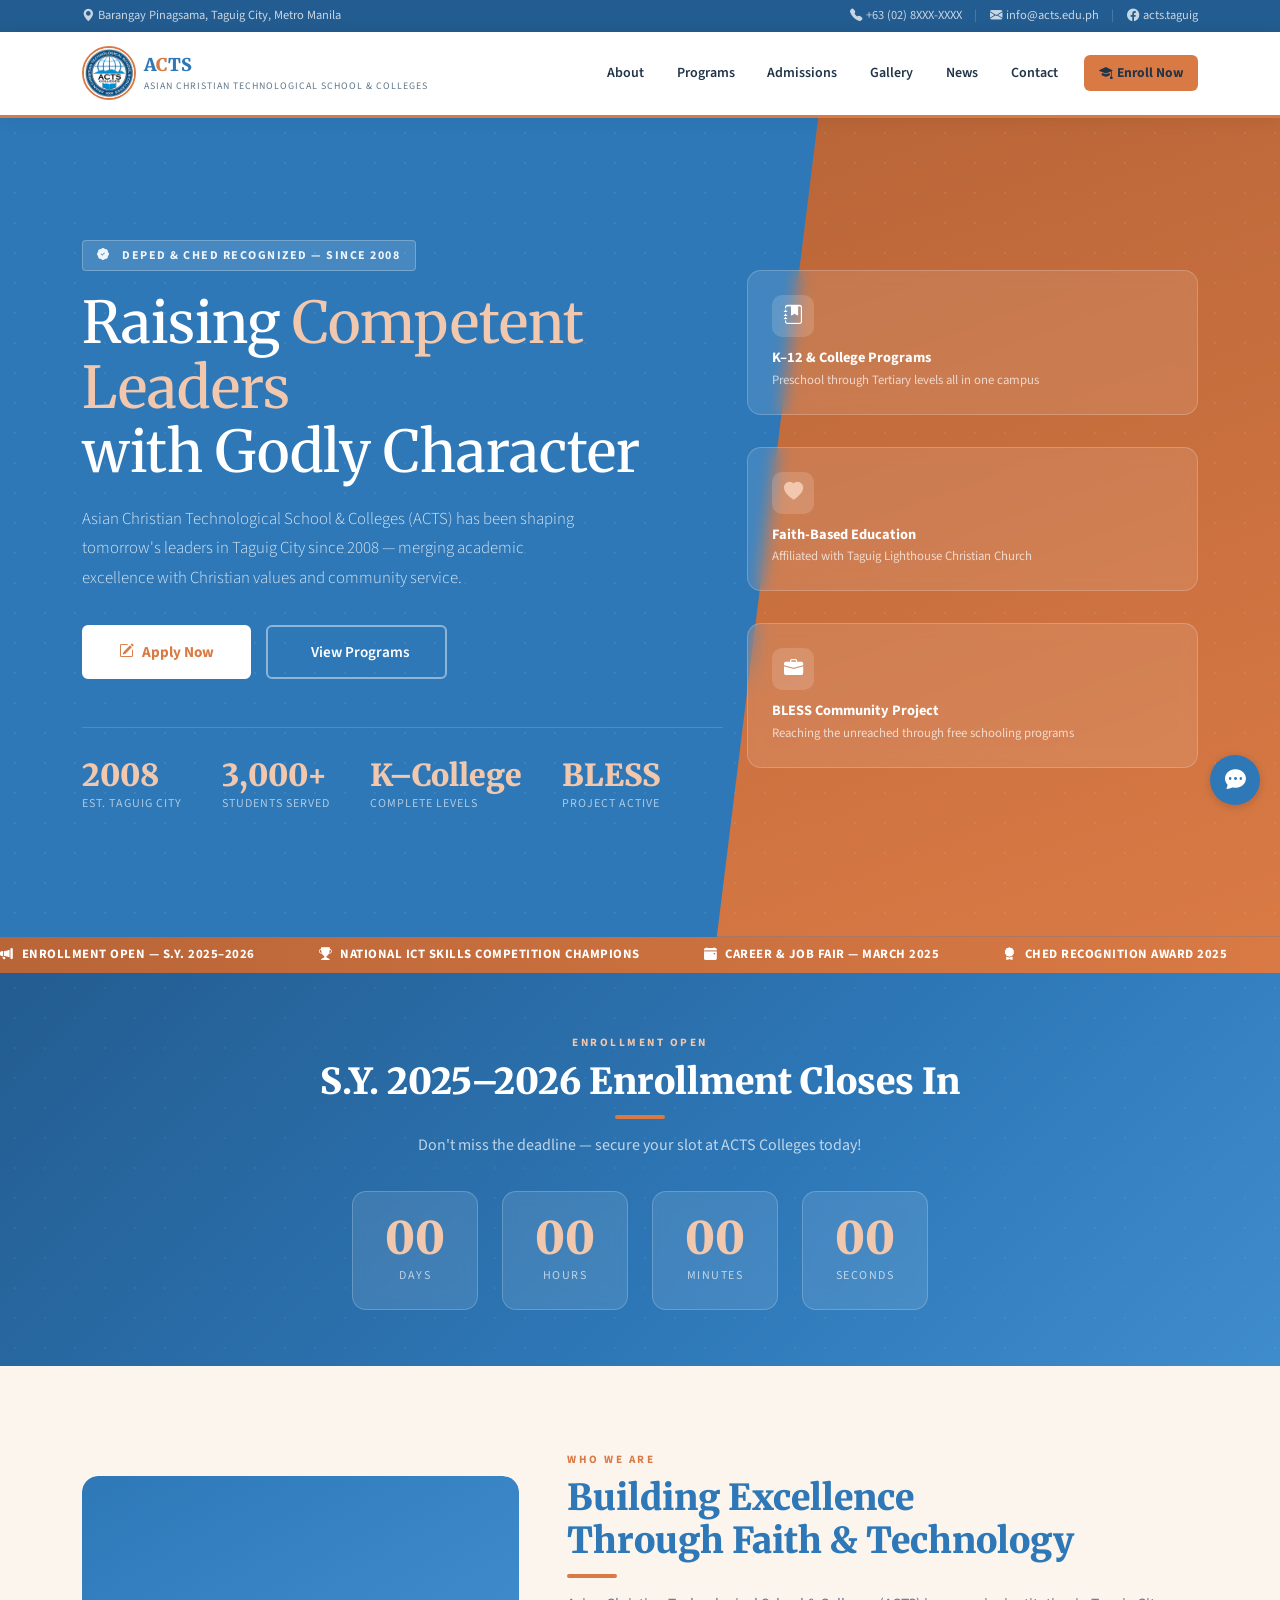
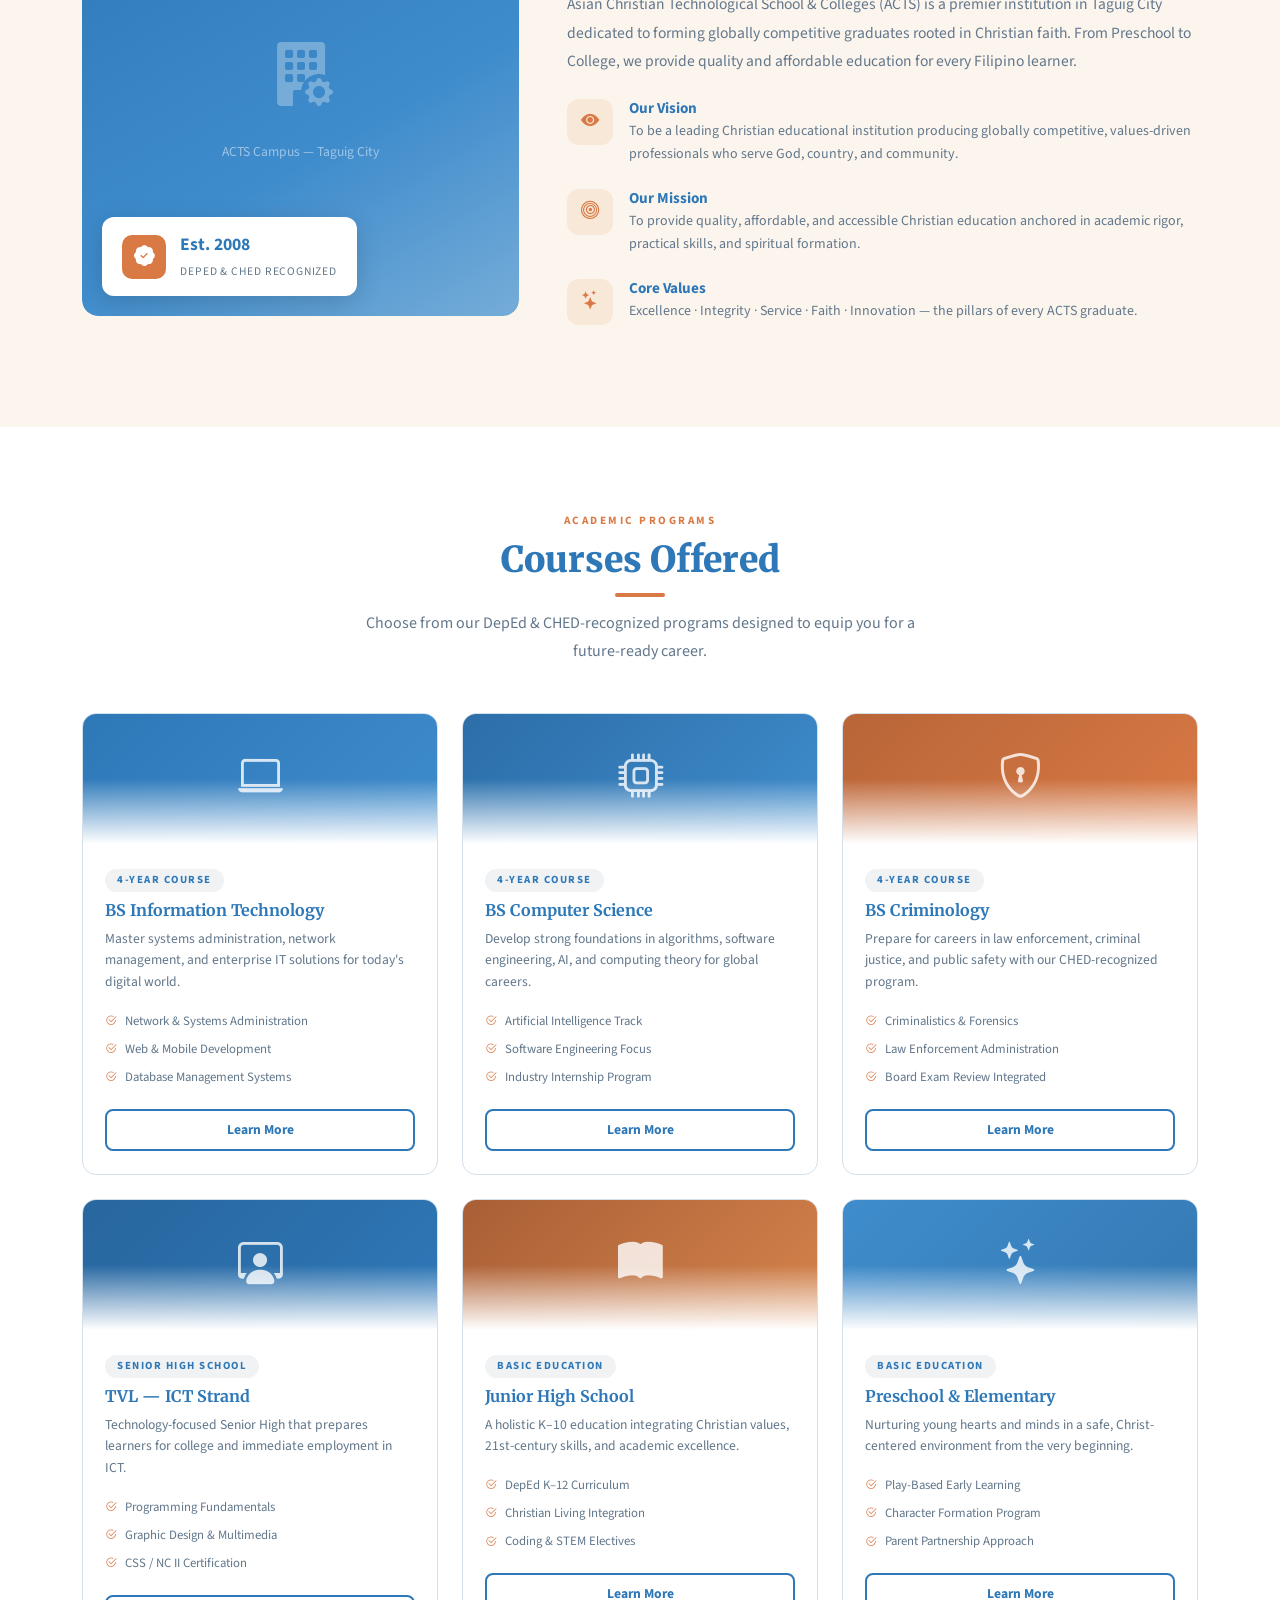
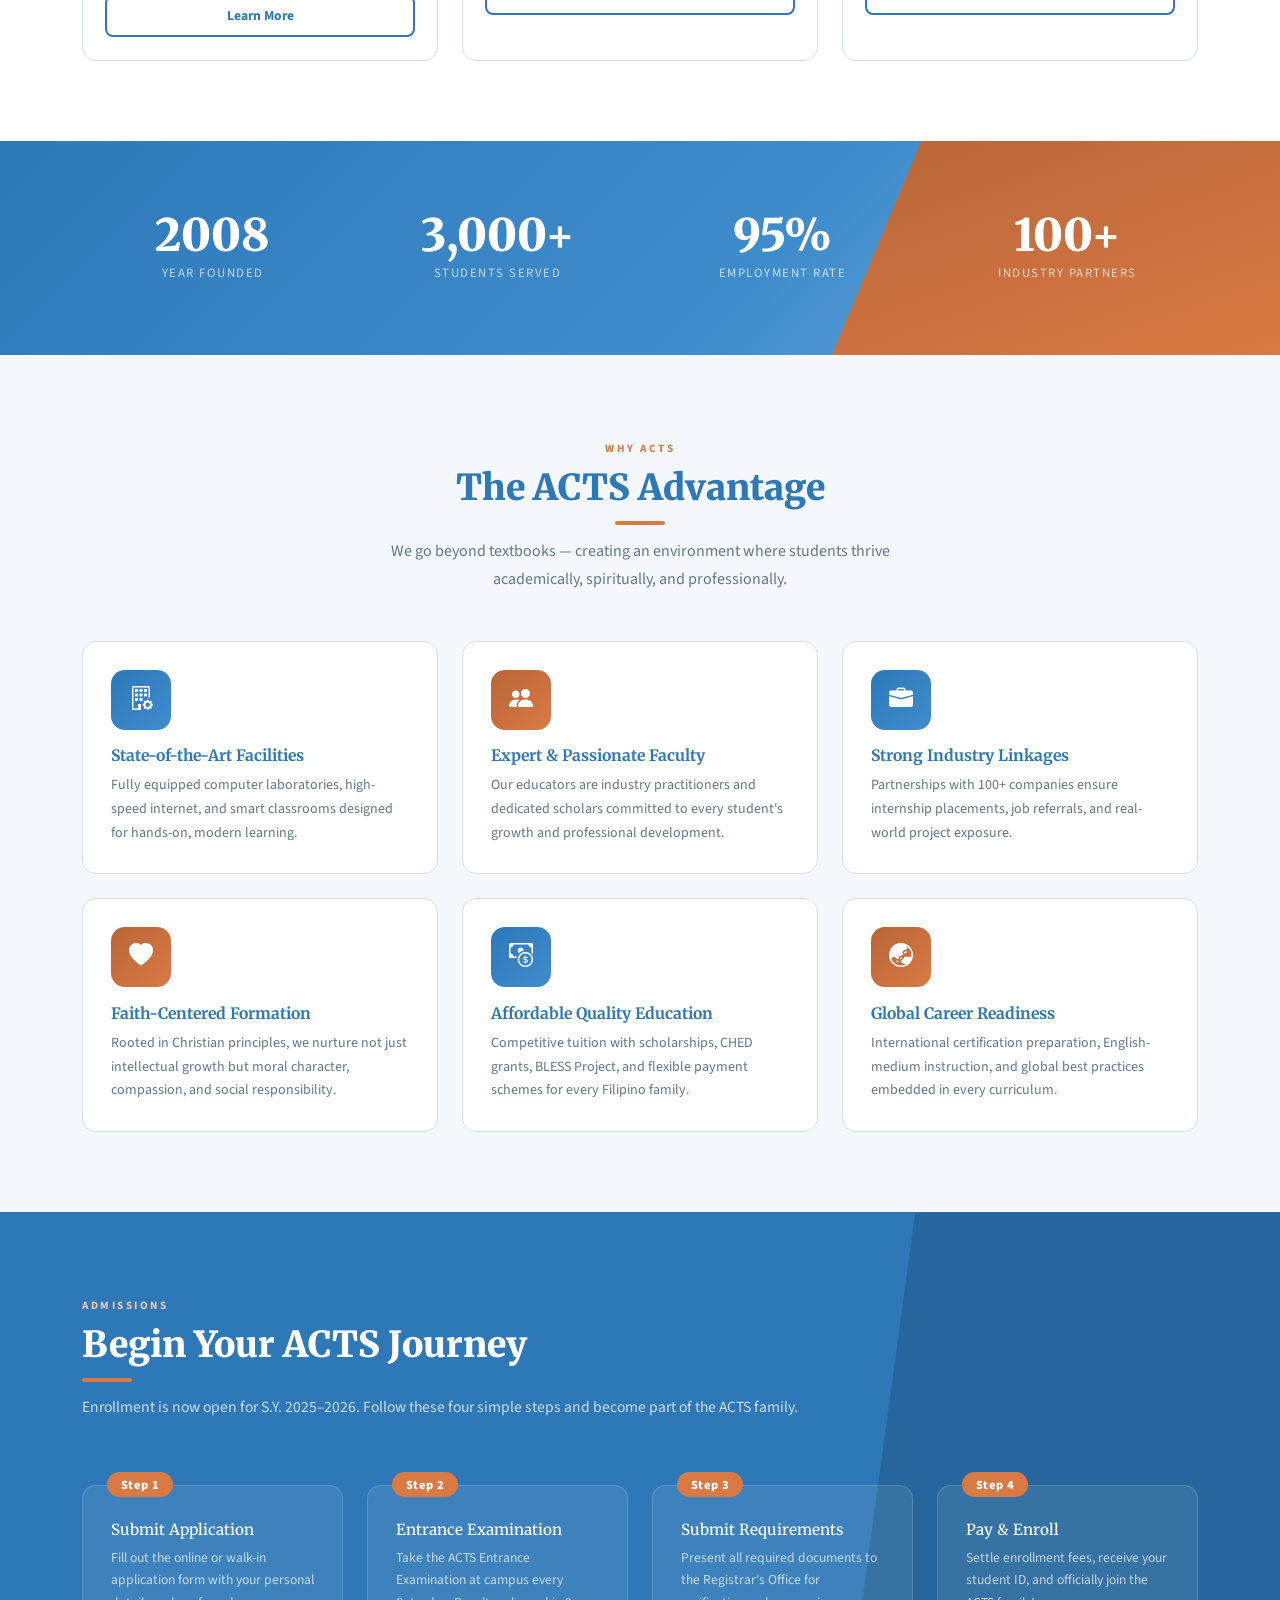
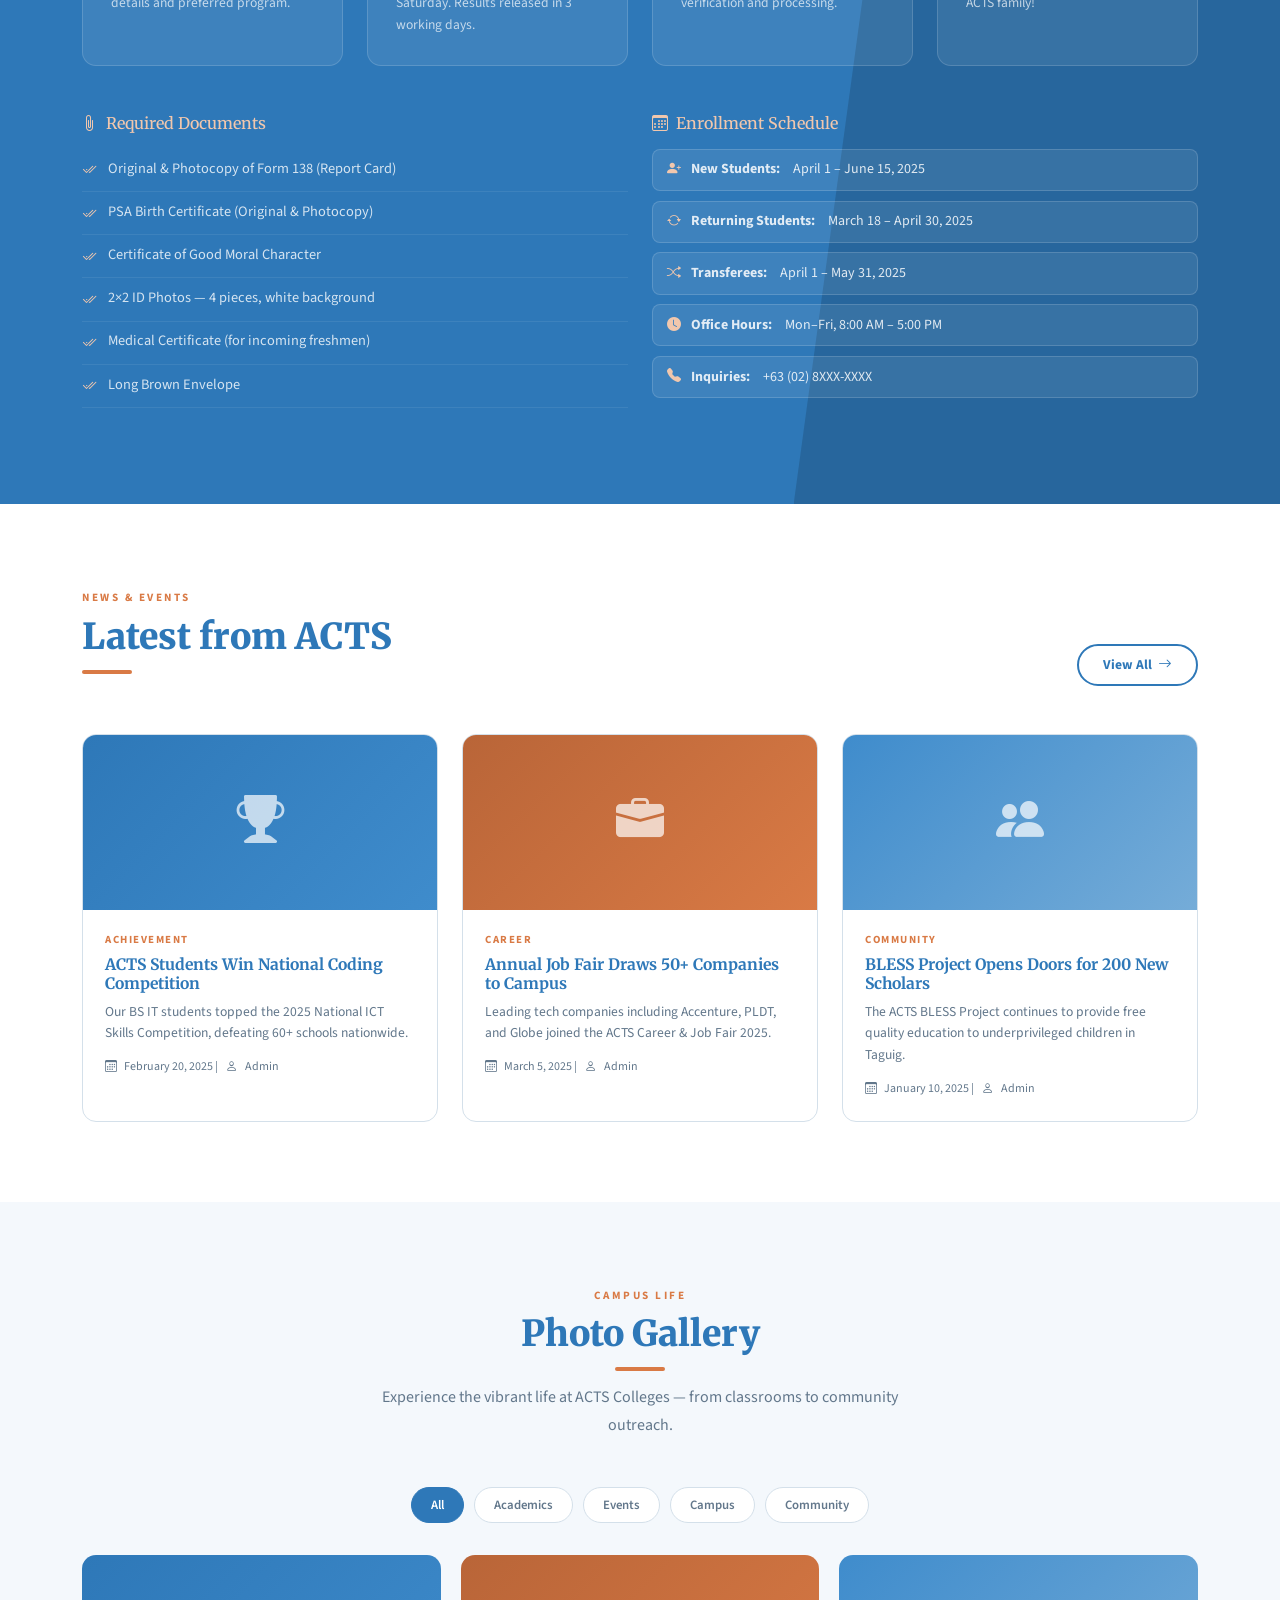
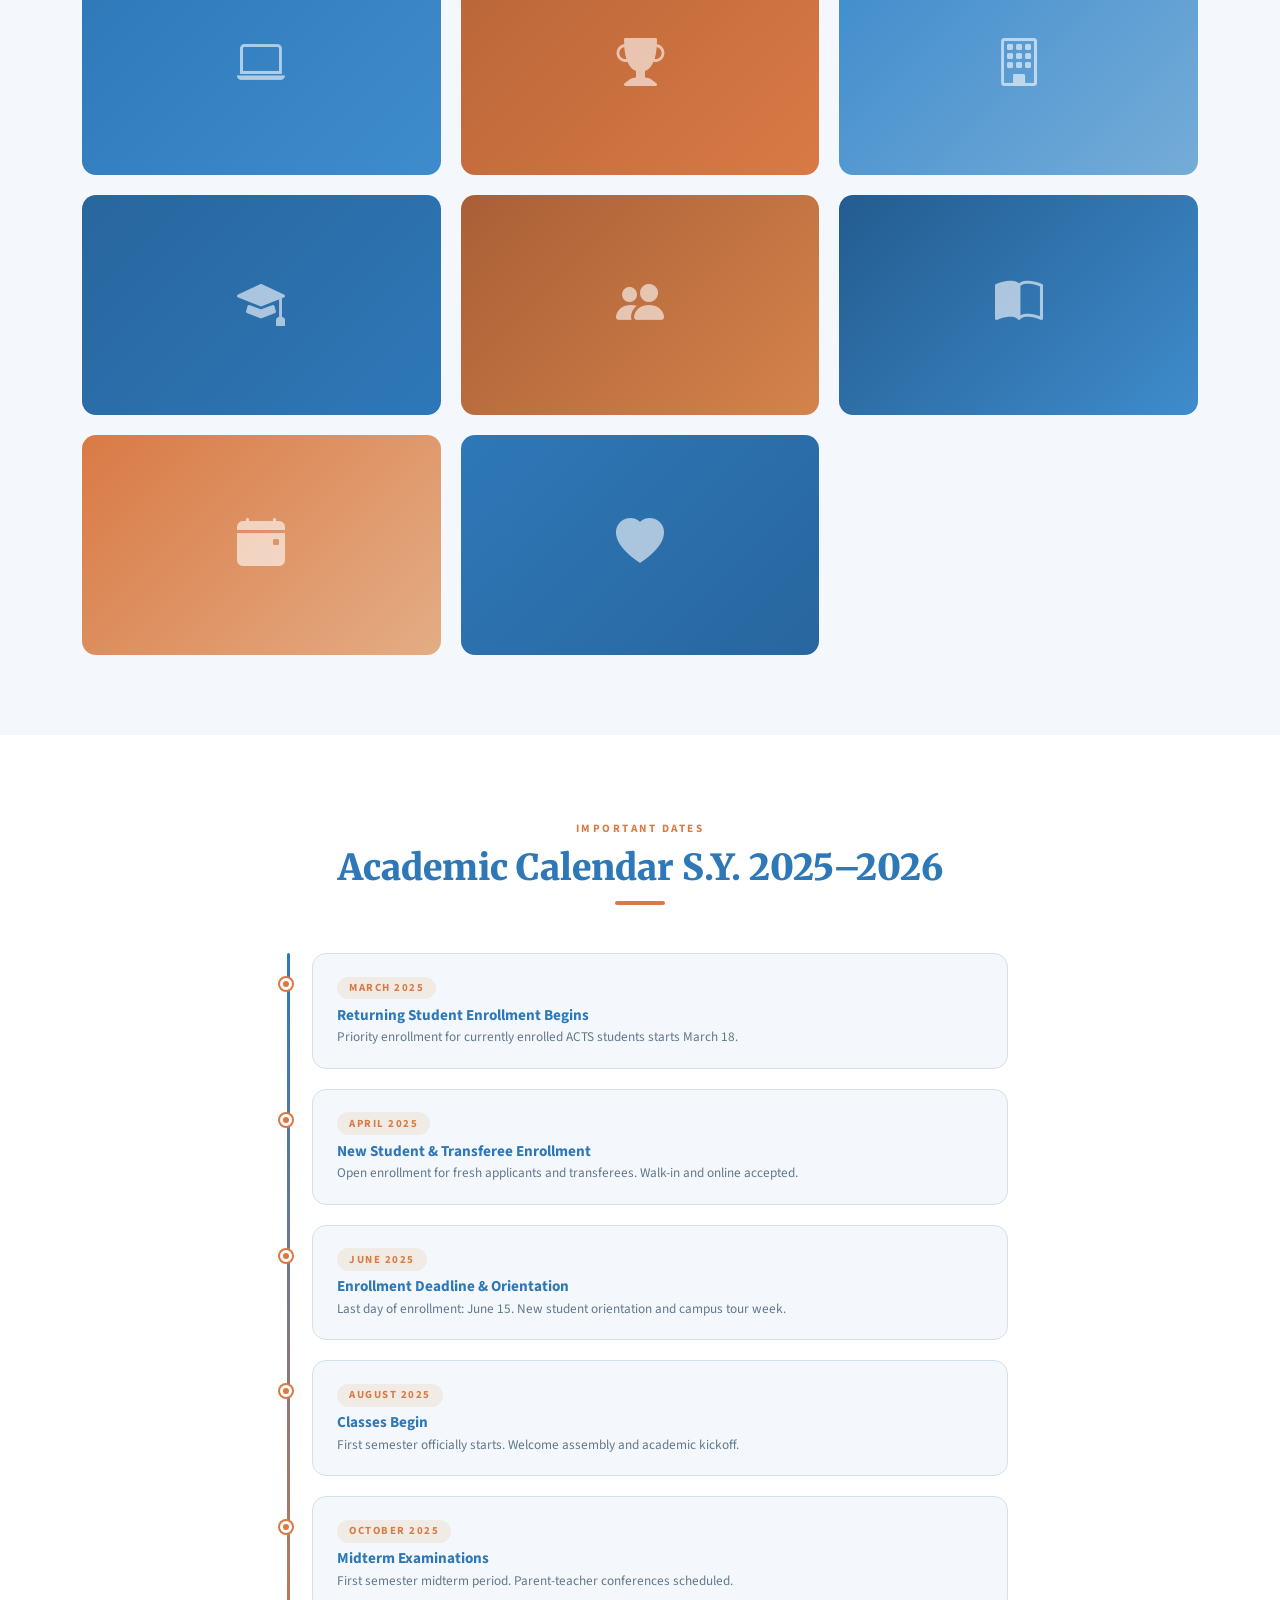
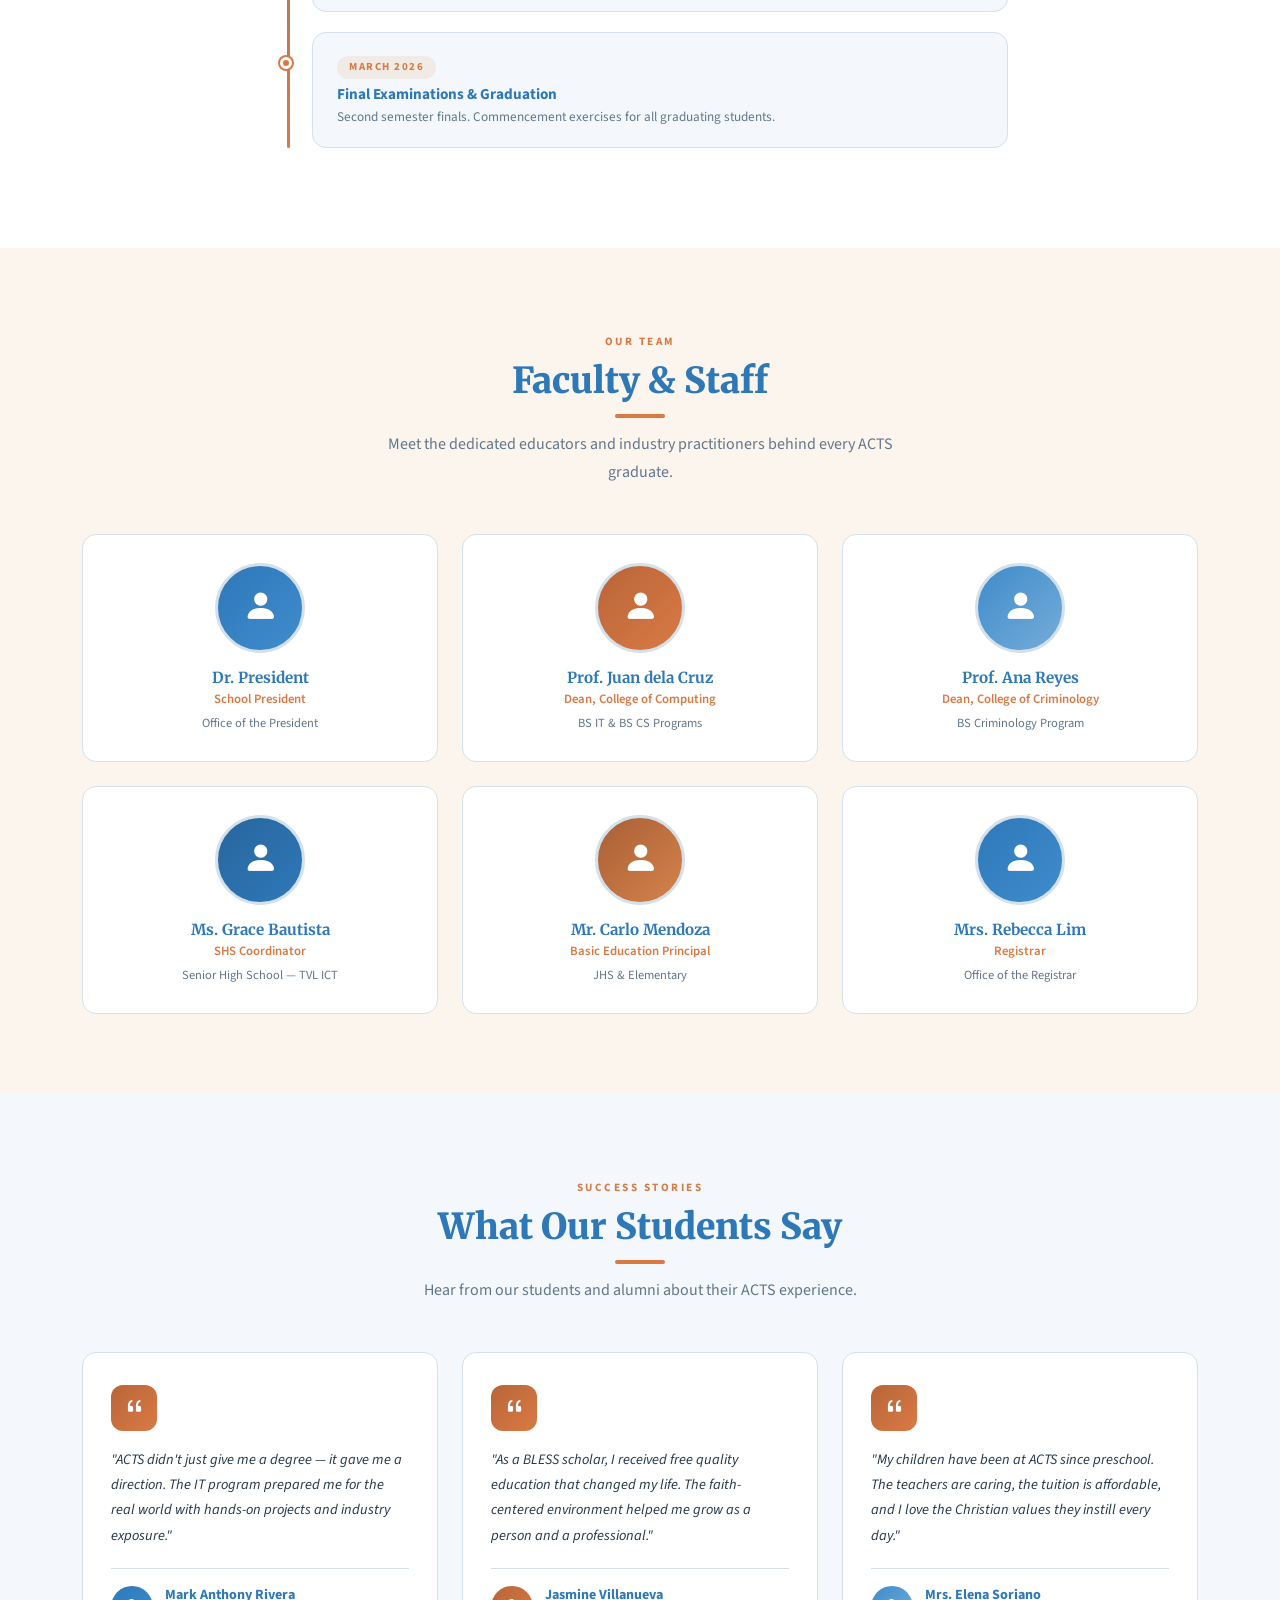
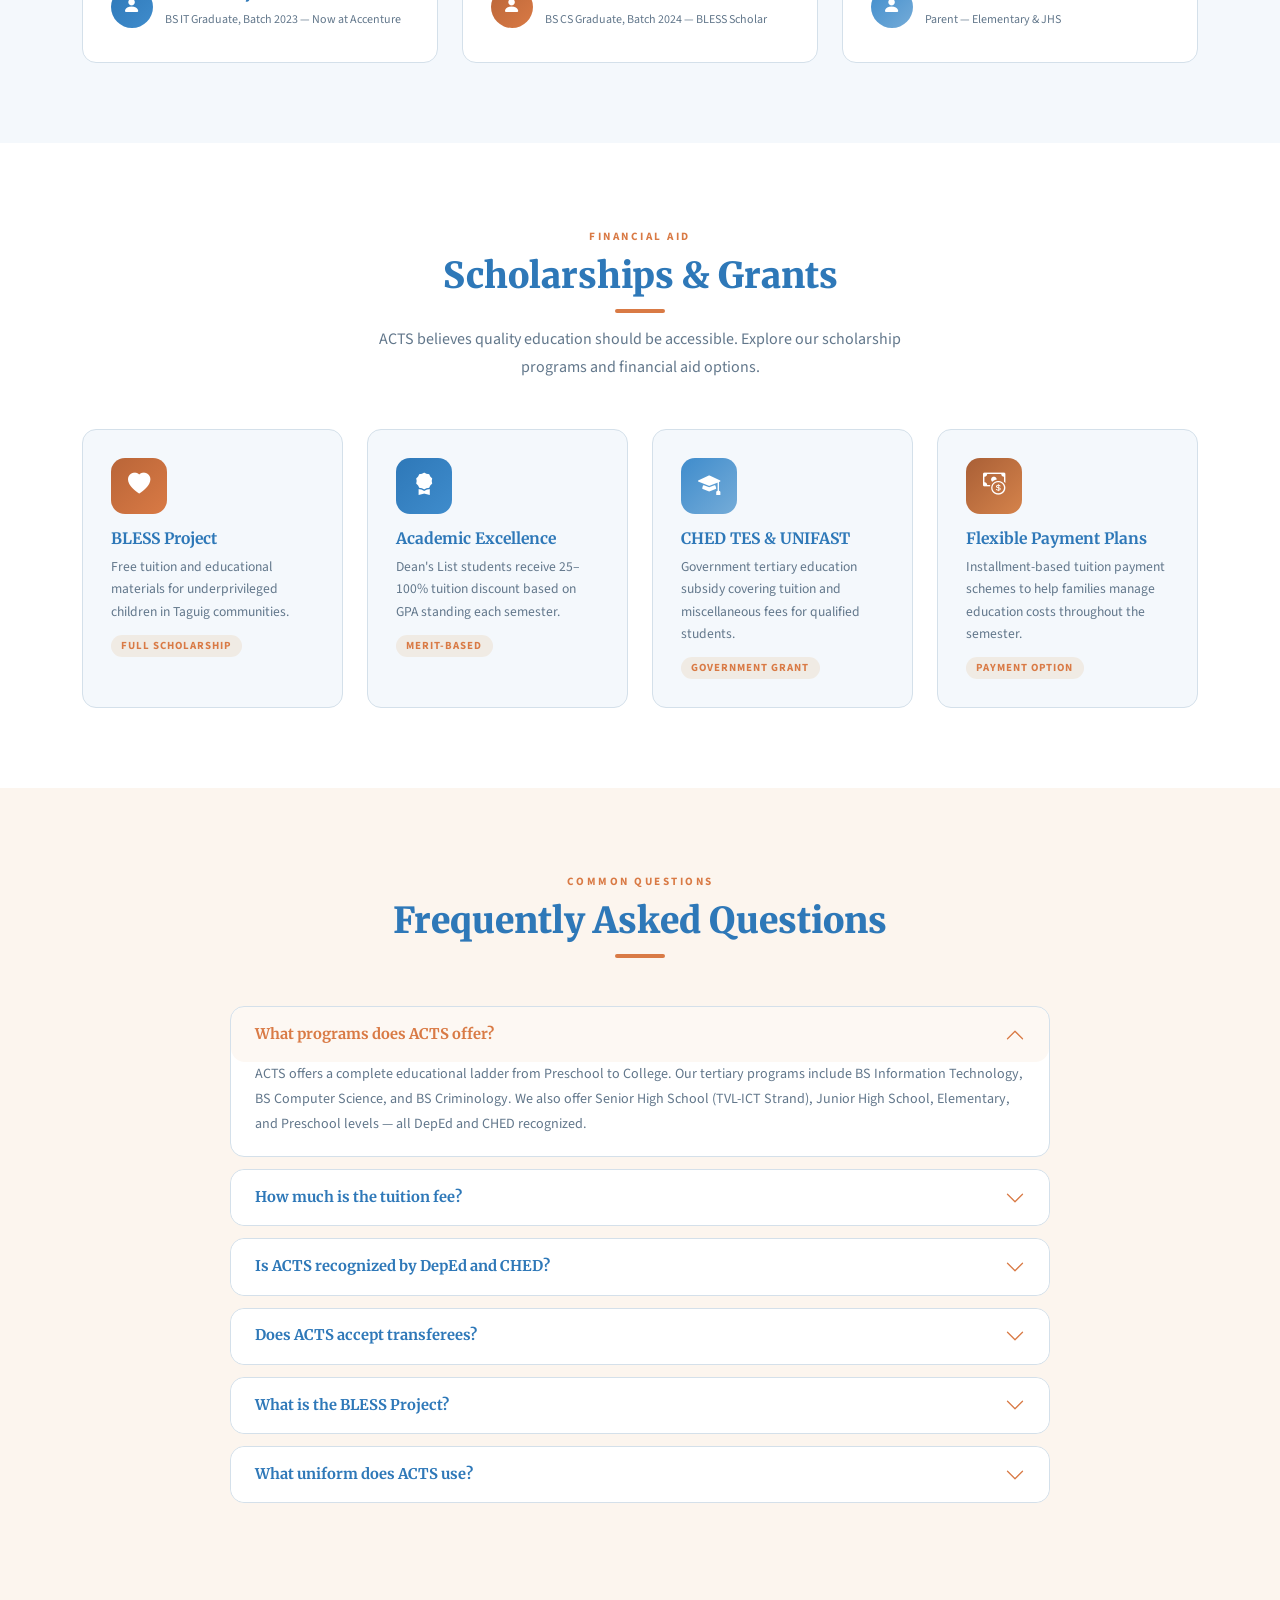
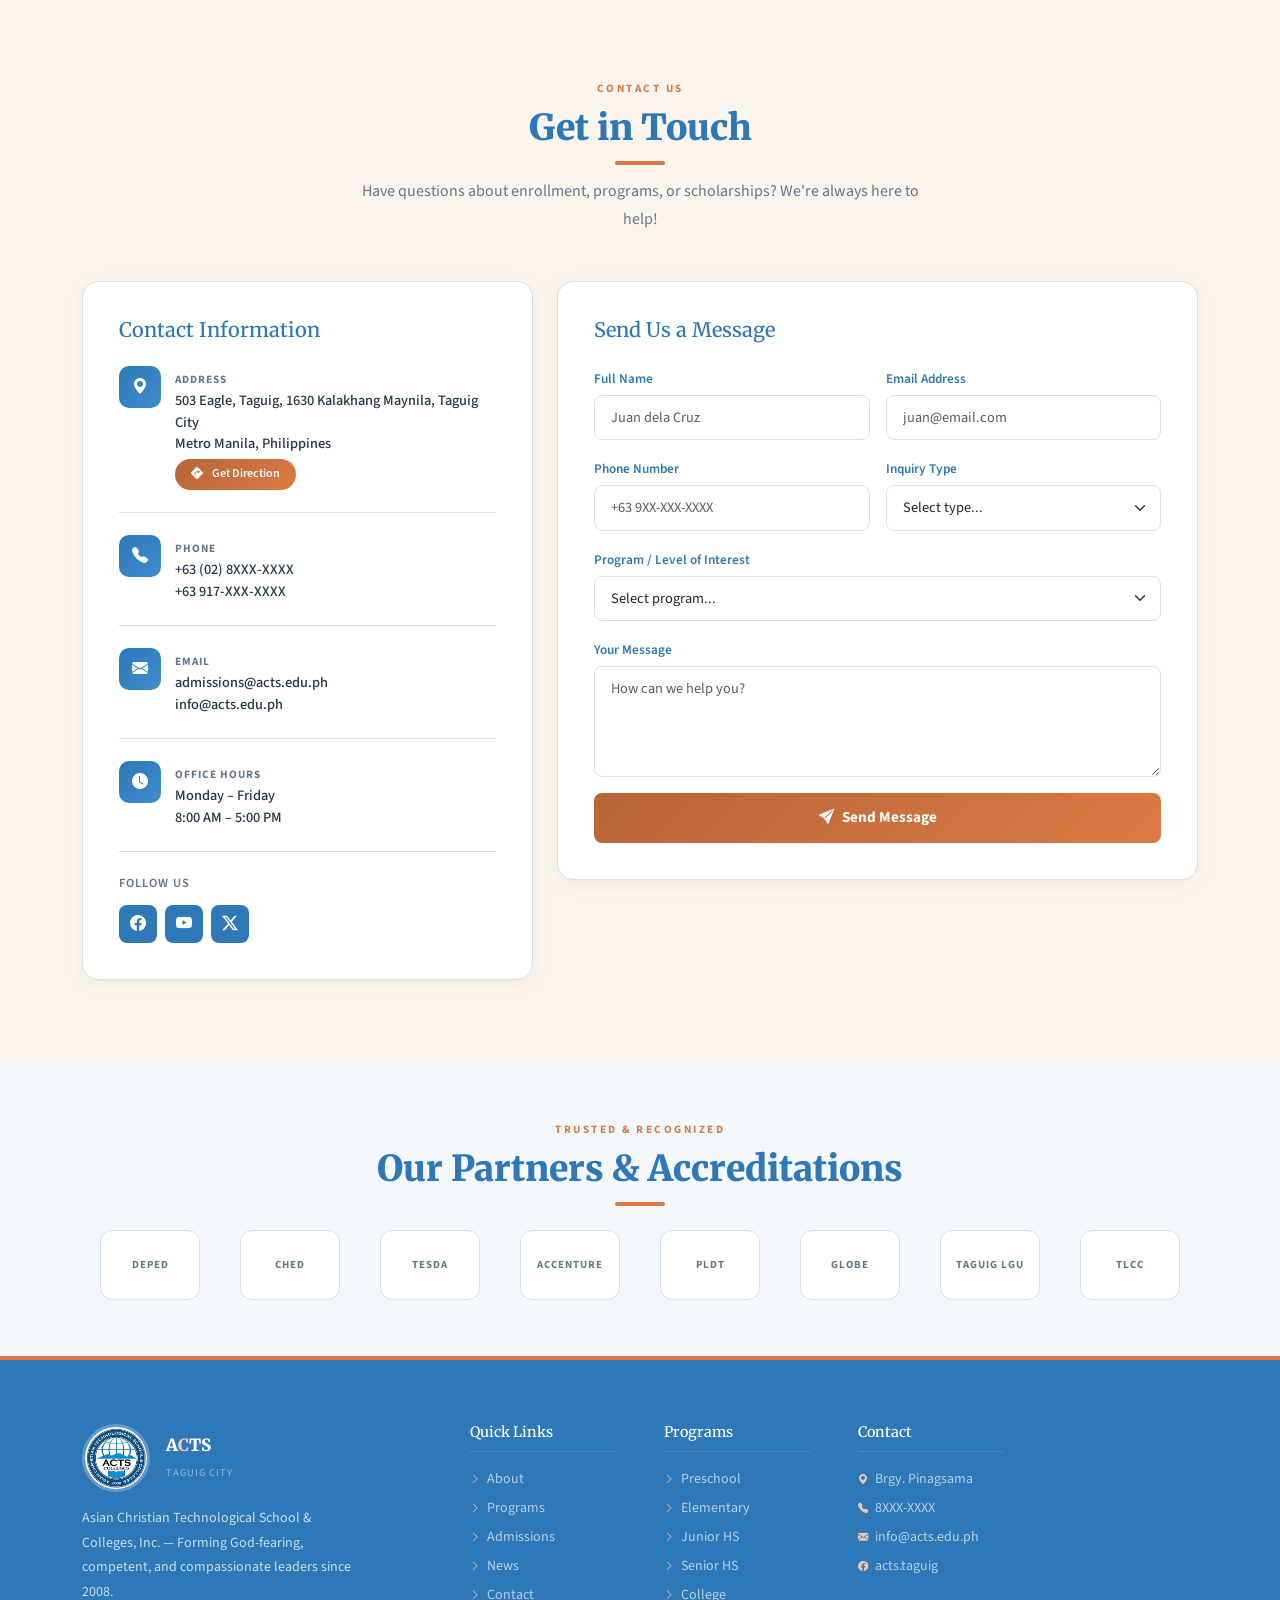
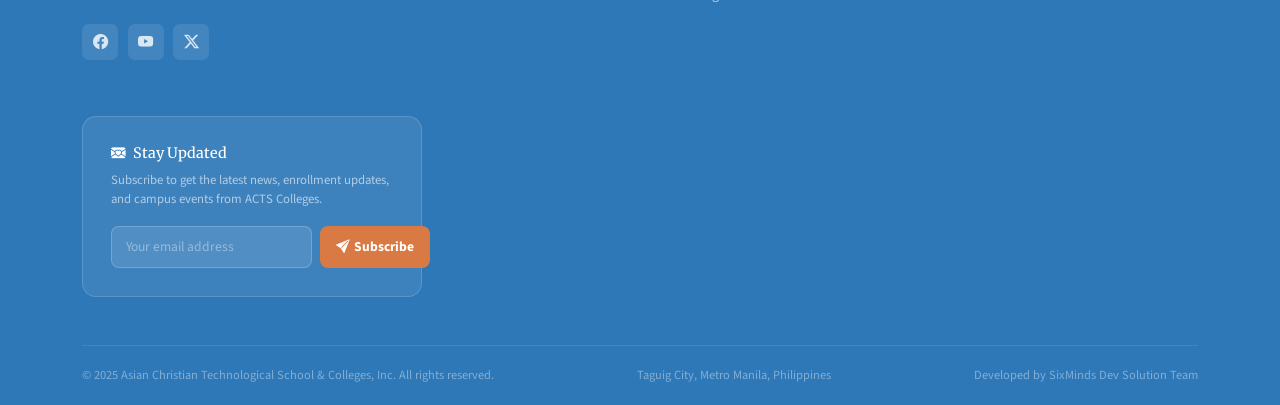
==== commit 9fa449df: "Remove president.jpg from fac-avatar and restore default icon" ====
--- a/index.html
+++ b/index.html
@@ -653,10 +653,8 @@
       <div class="row g-4">
         <div class="col-md-6 col-lg-4 reveal">
           <div class="fac-card">
-            <div class="fac-avatar" style="background:linear-gradient(135deg,var(--blue),var(--blue-mid));overflow:hidden;padding:0">
-              <img src="image/president.jpg" alt="Dr. Rodriguez Hadje" style="width:100%;height:100%;object-fit:cover;border-radius:50%">
-            </div>
-            <h5>Dr. Rodriguez Hadje</h5>
+            <div class="fac-avatar" style="background:linear-gradient(135deg,var(--blue),var(--blue-mid))"><i class="bi bi-person-fill"></i></div>
+            <h5>Dr. President</h5>
             <span class="fac-role">School President</span>
             <p class="fac-dept">Office of the President</p>
           </div>
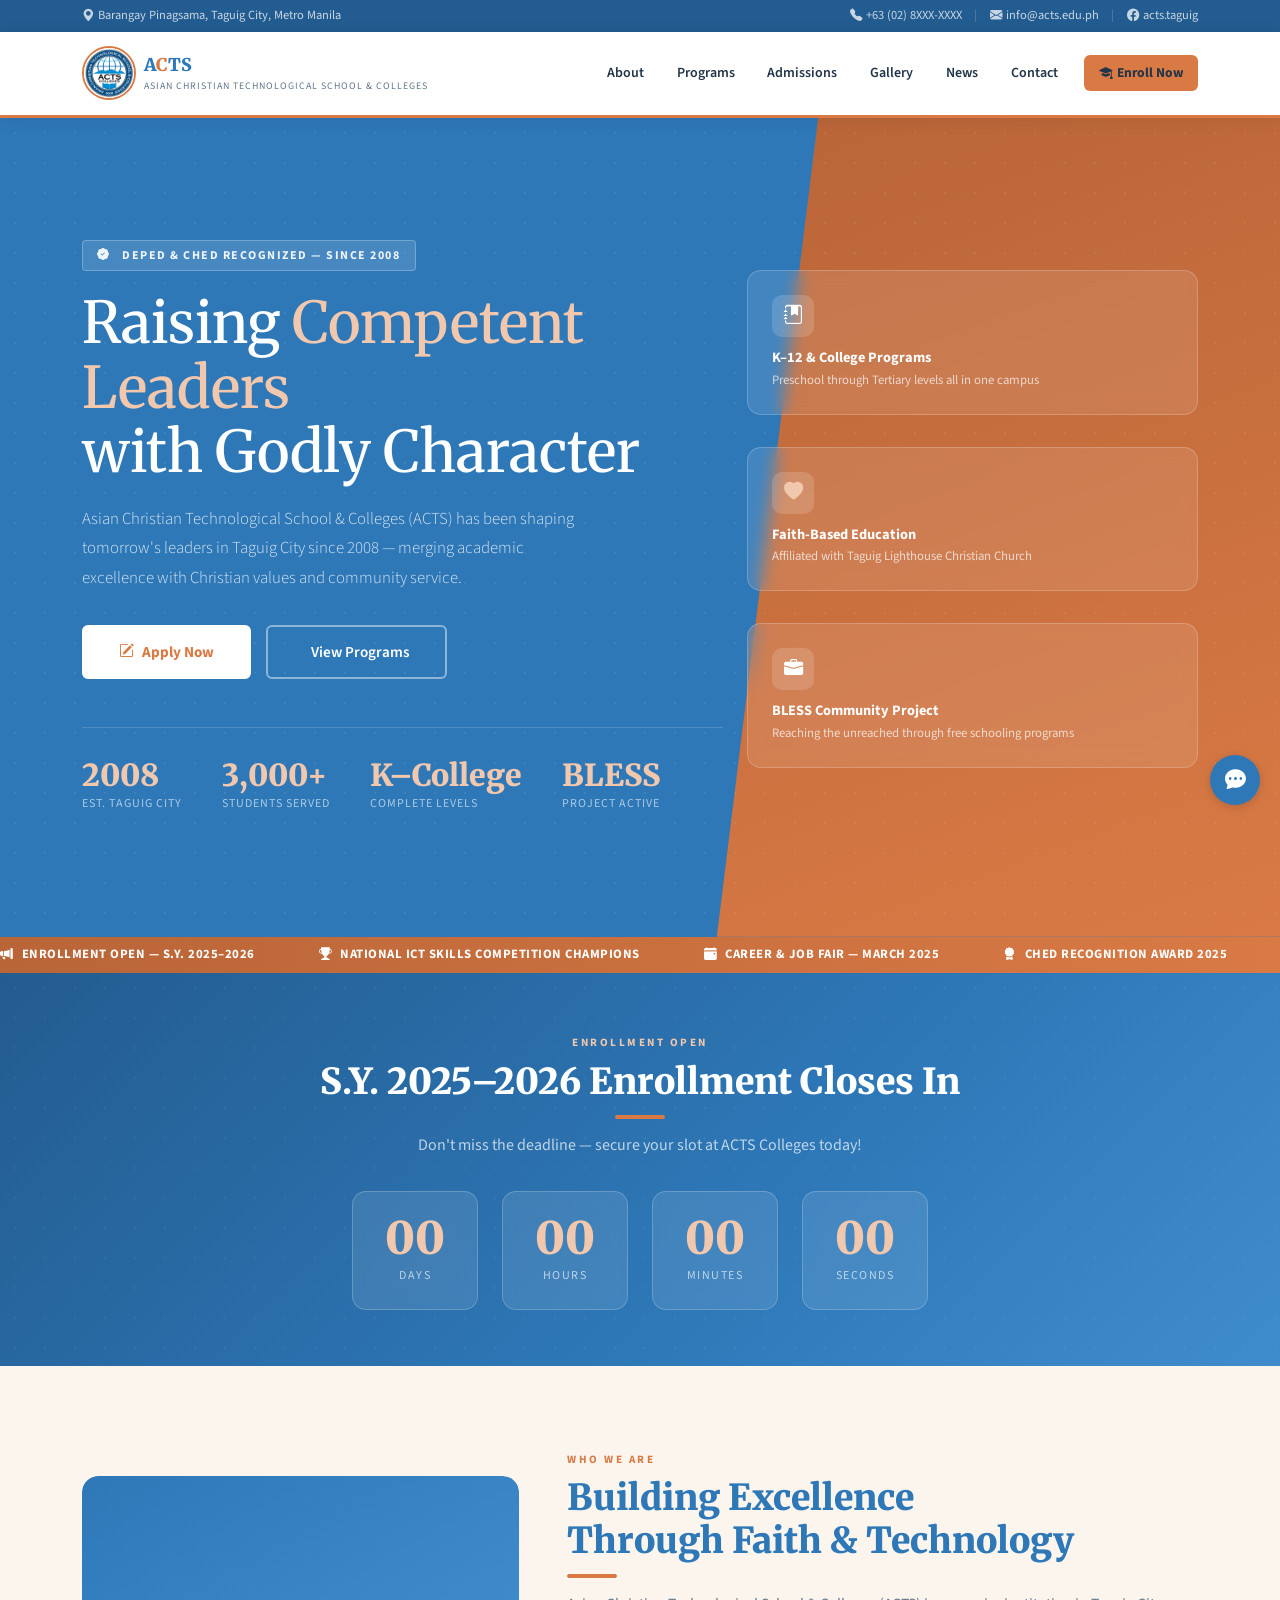
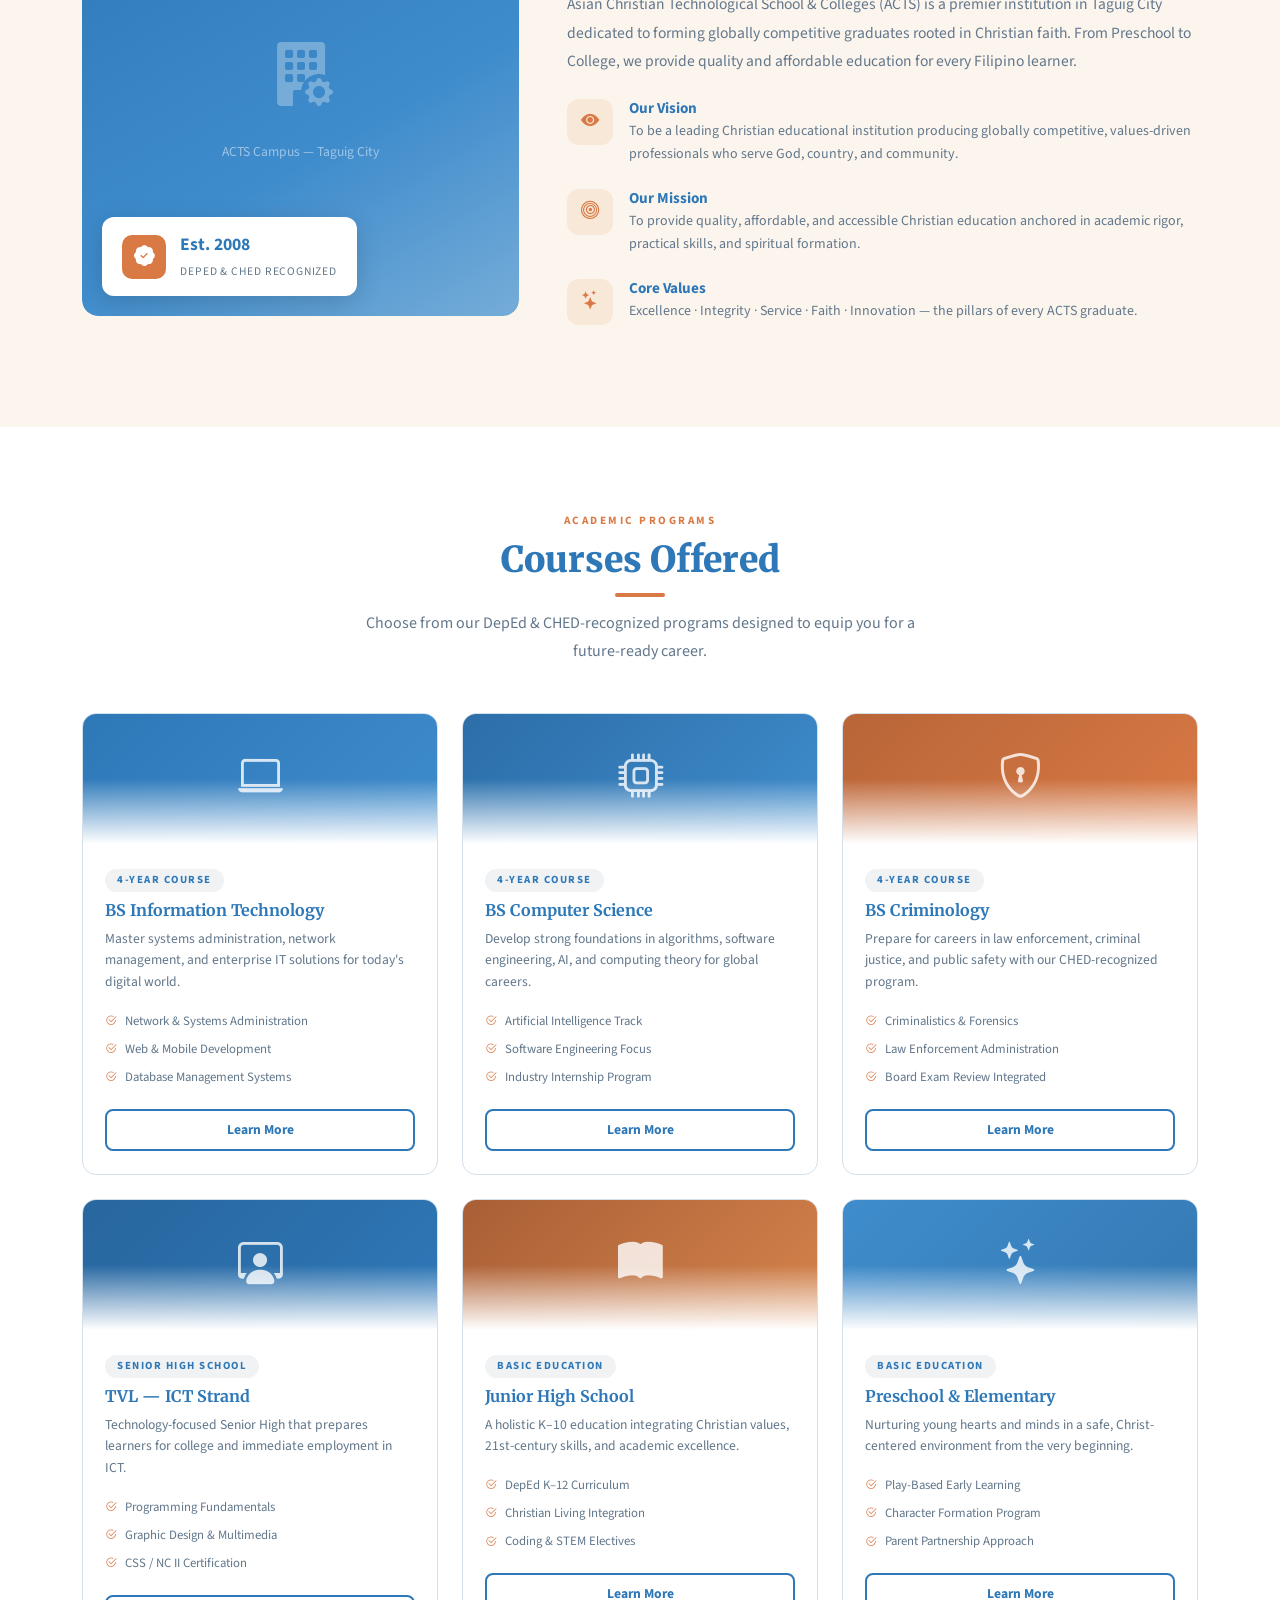
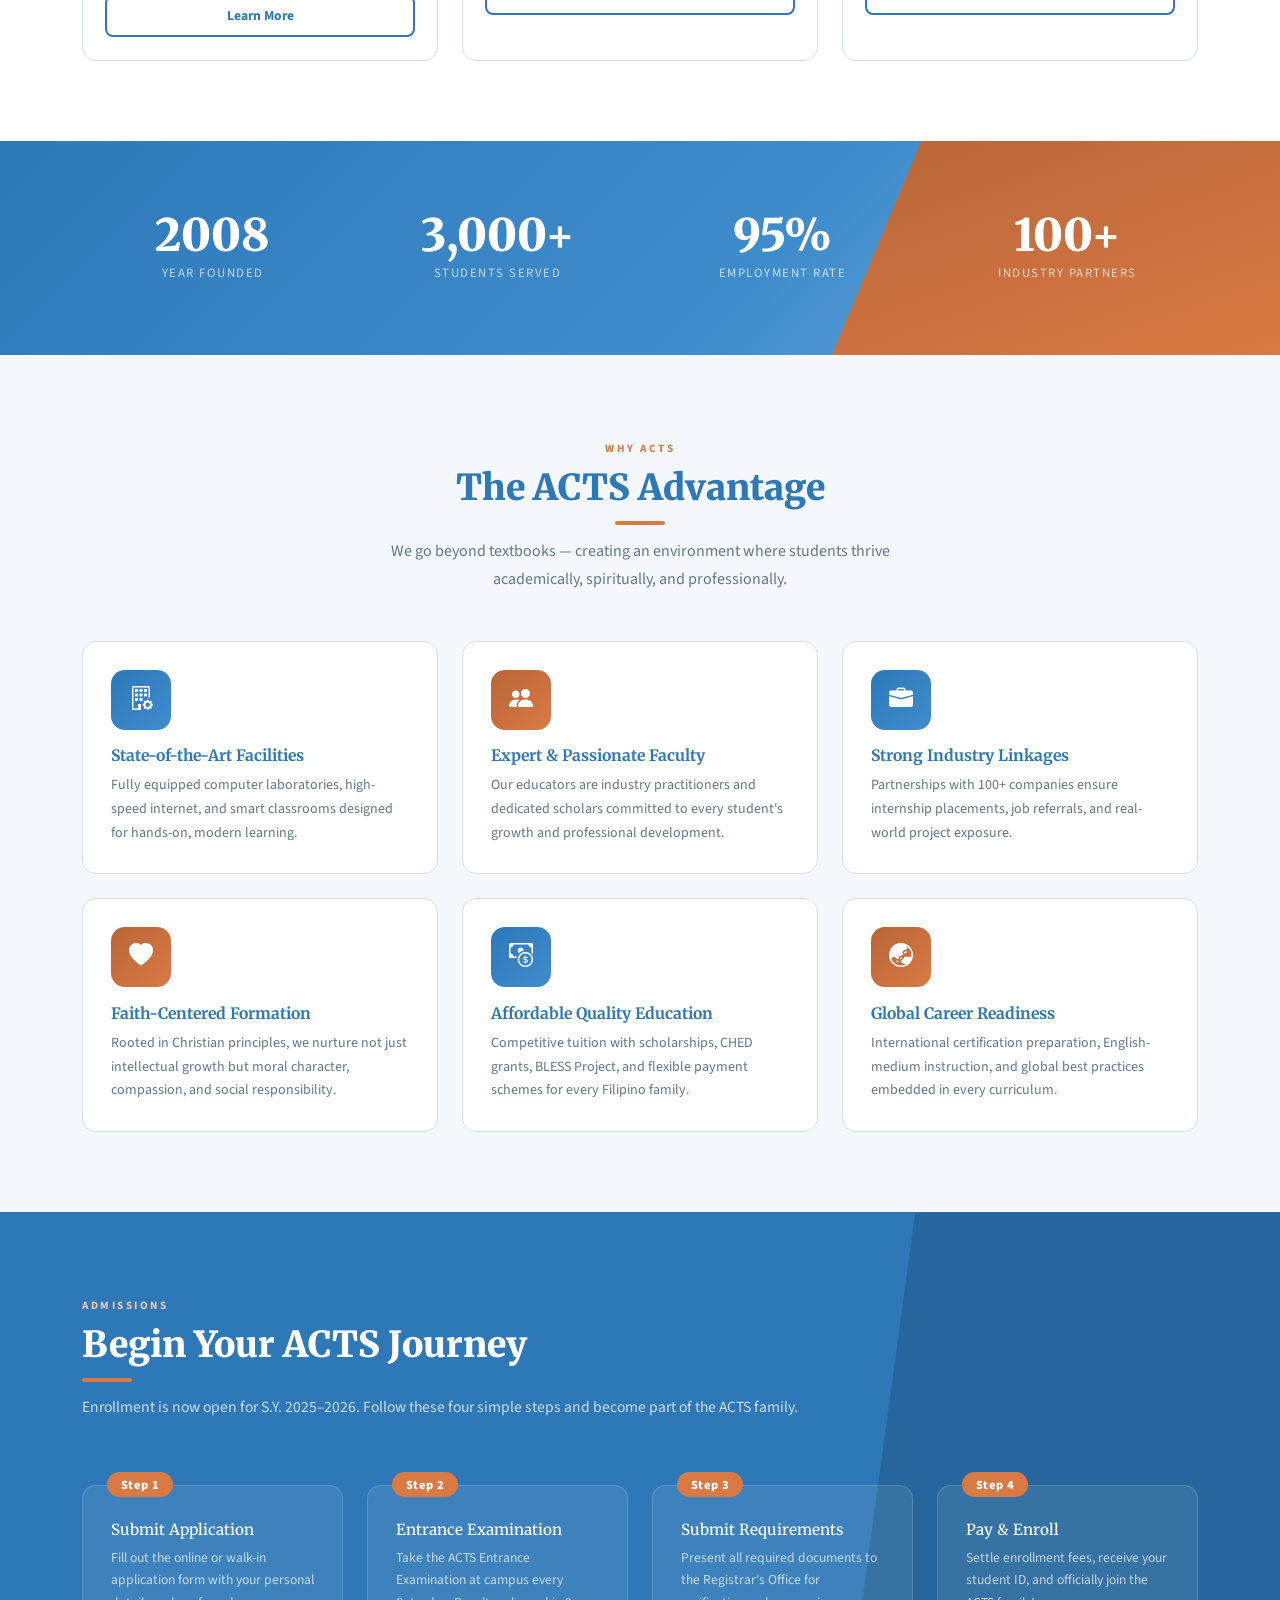
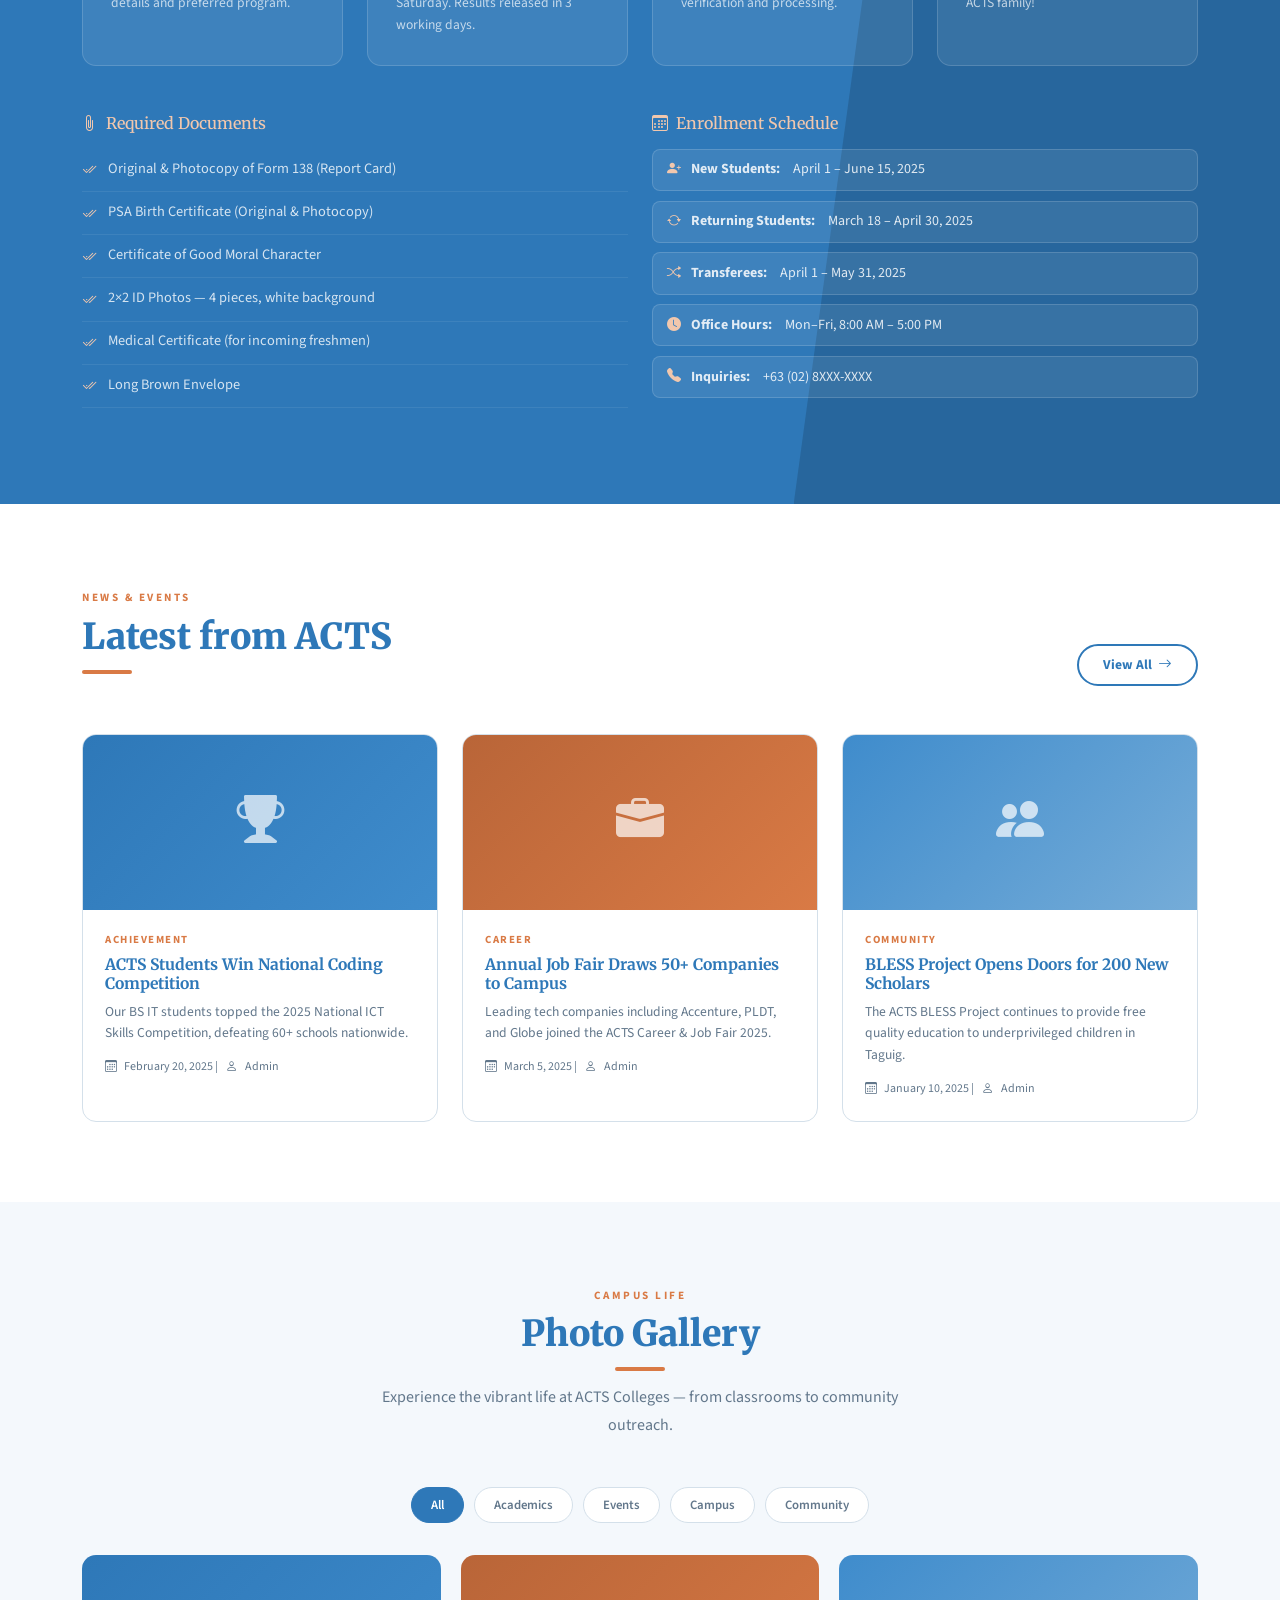
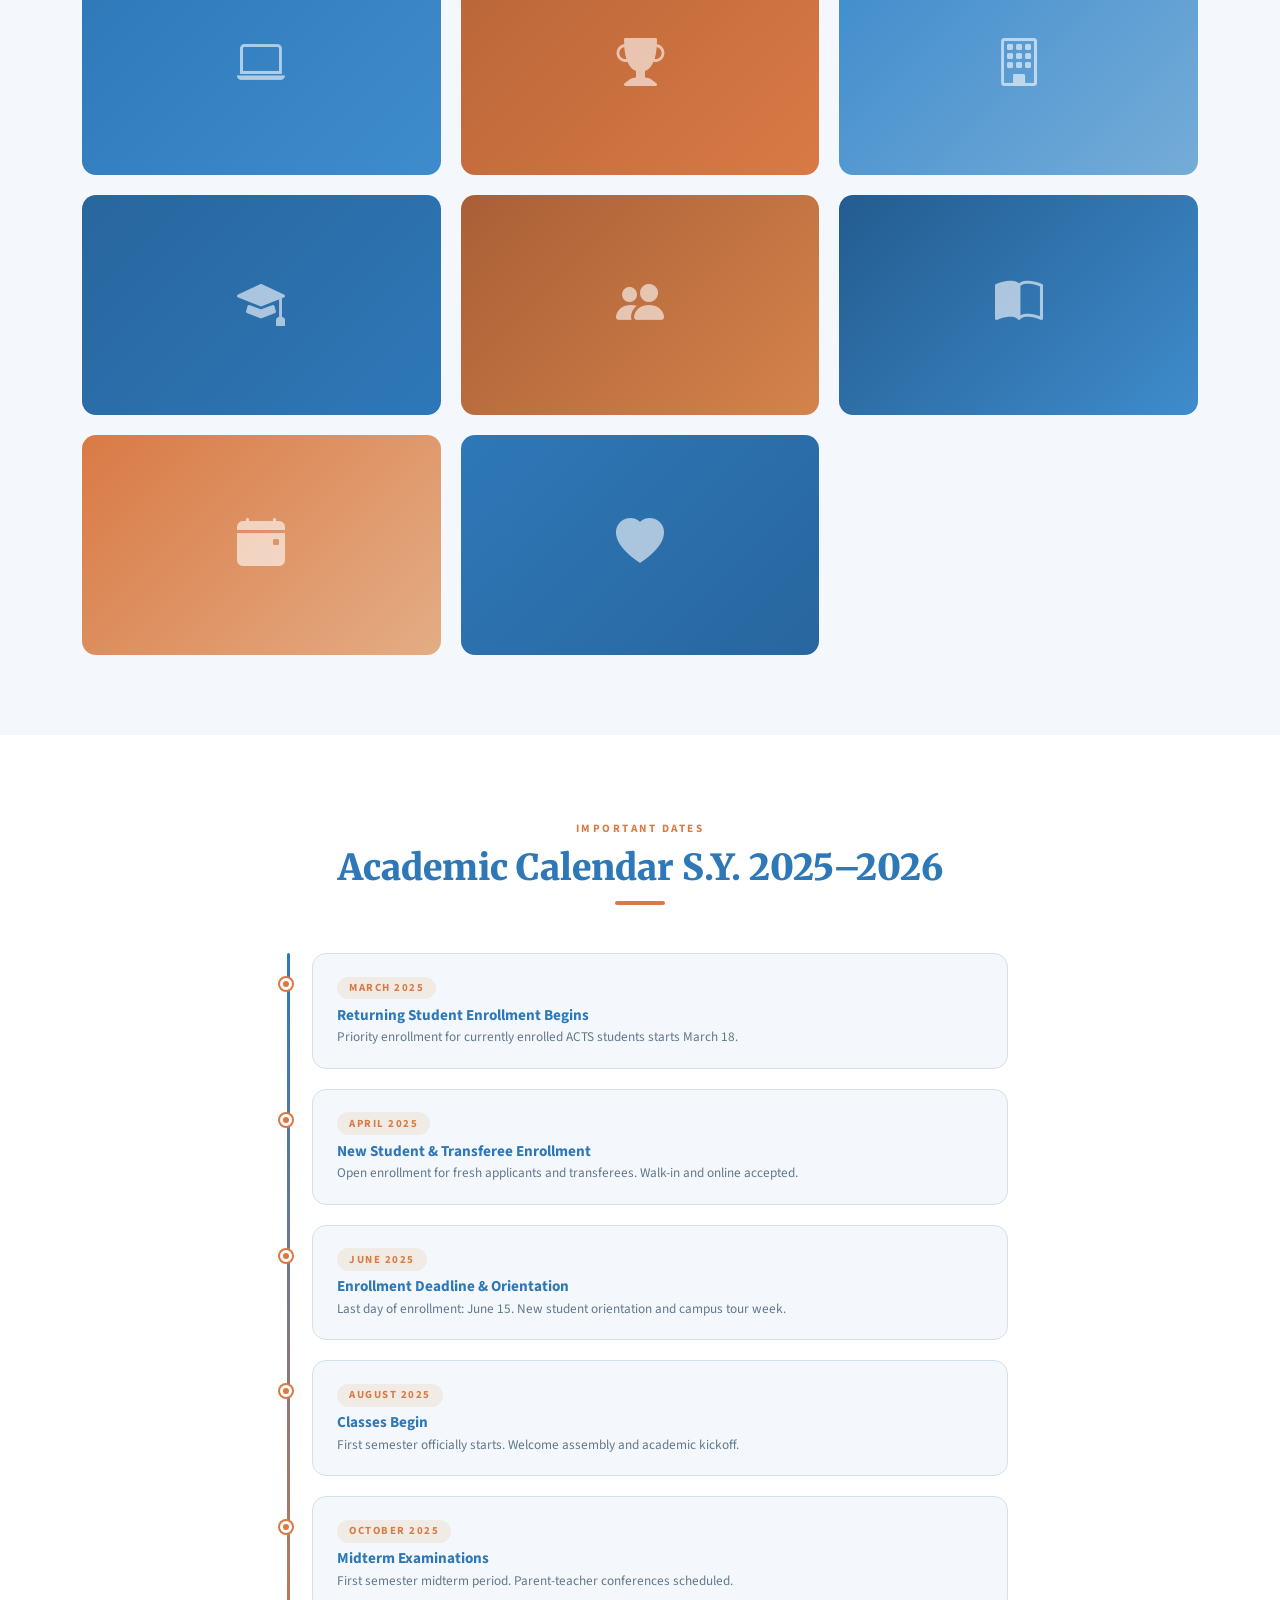
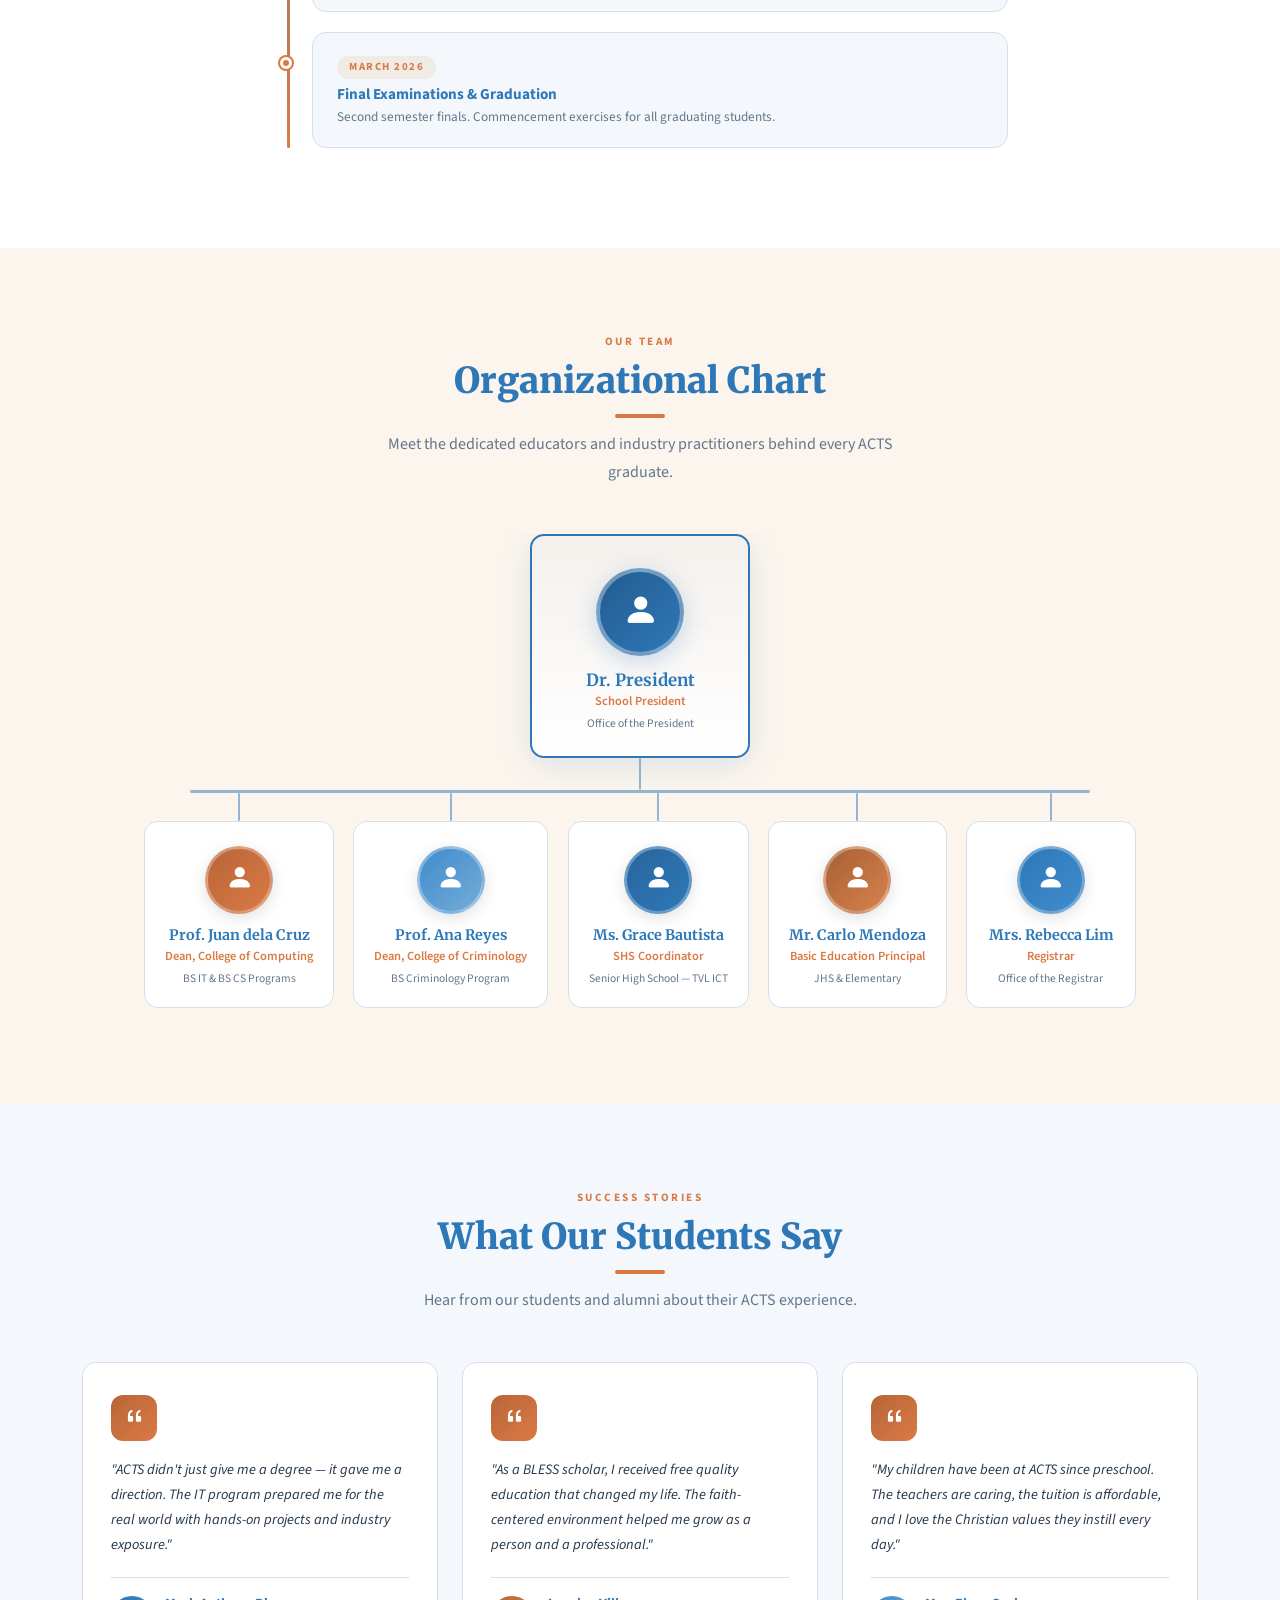
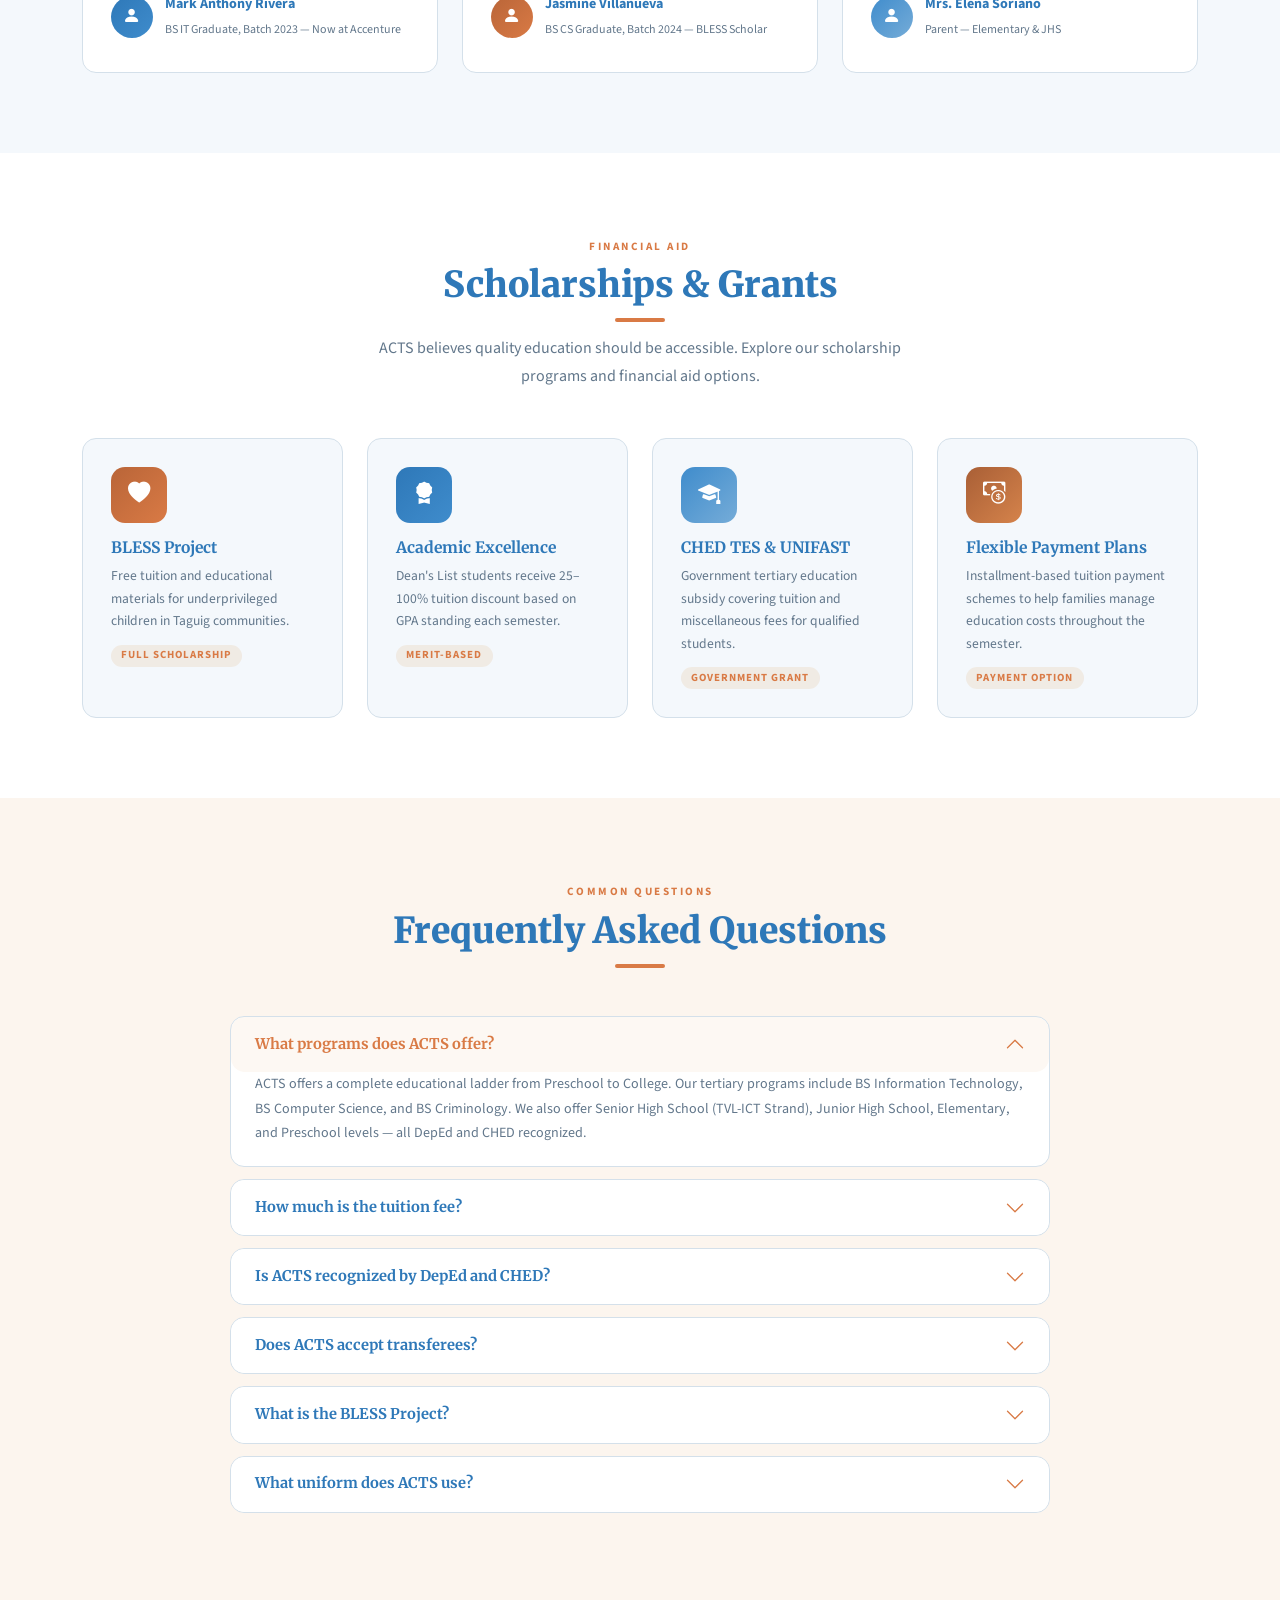
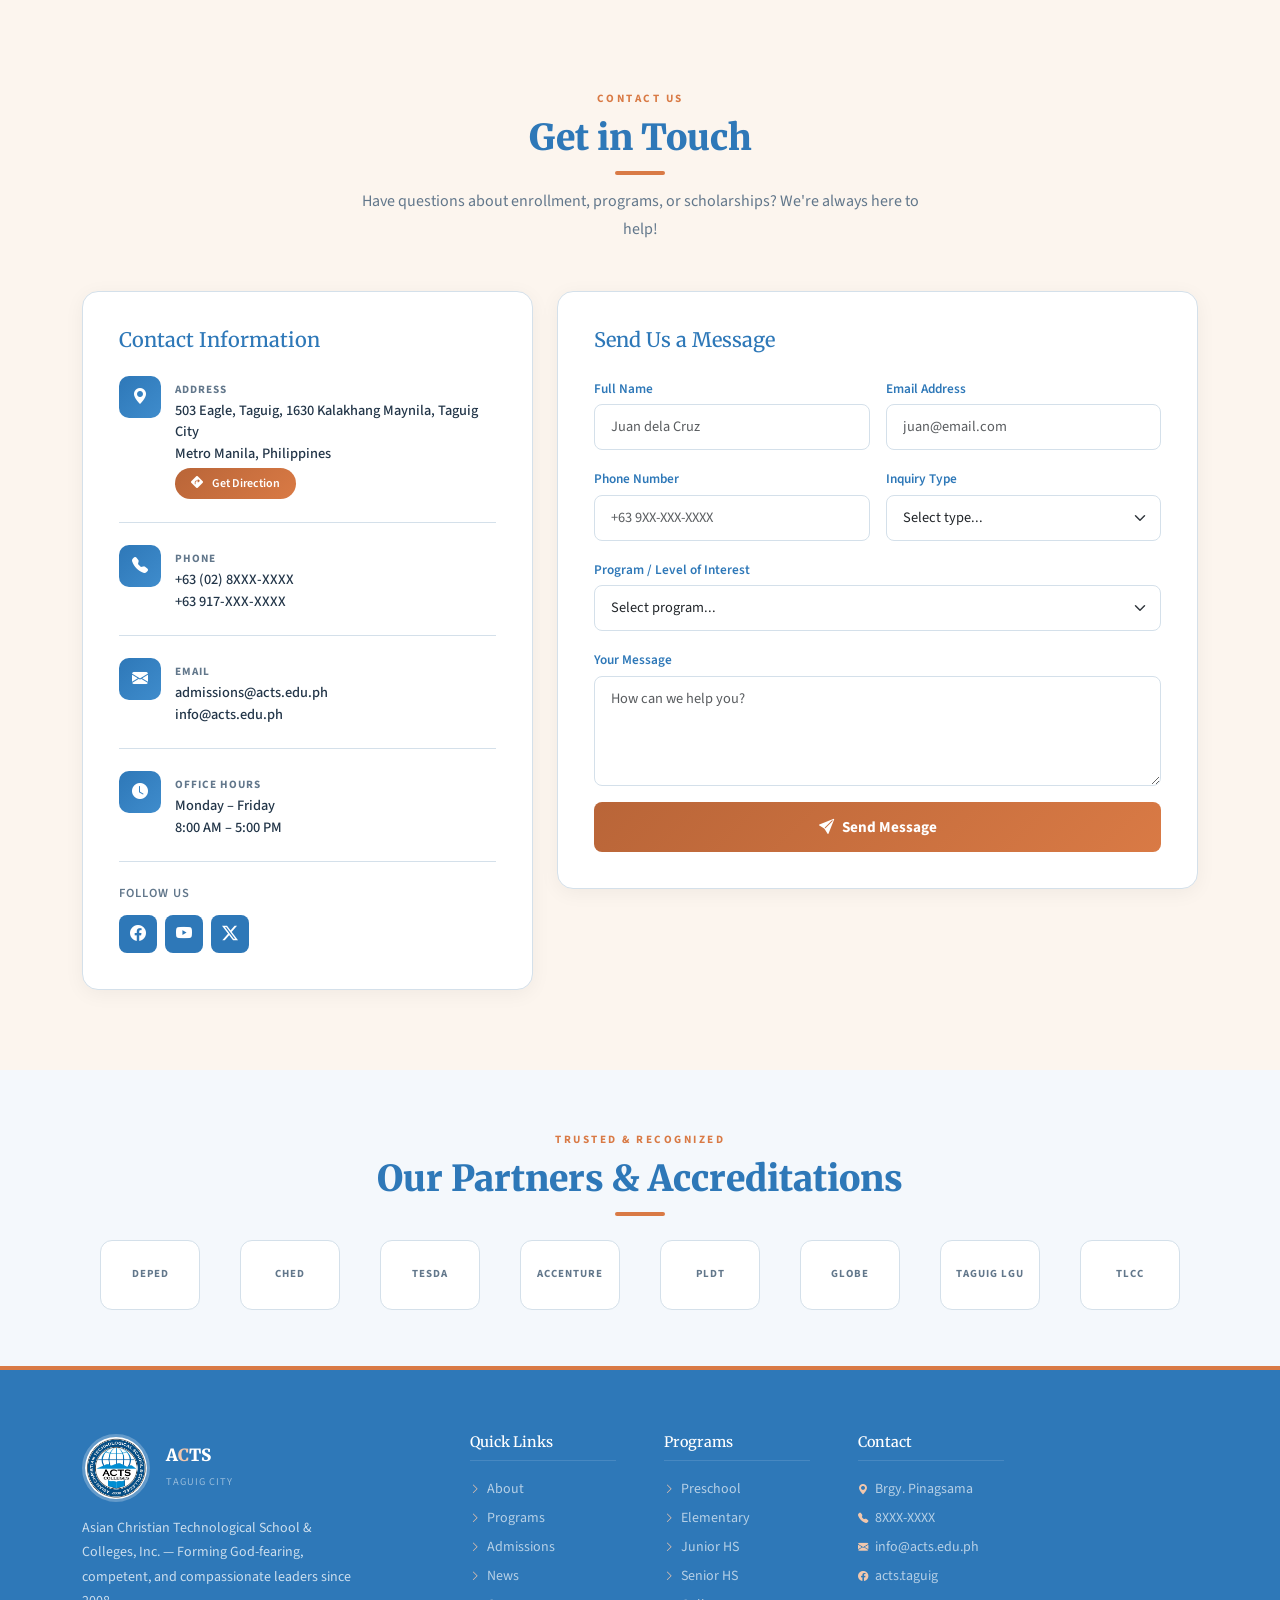
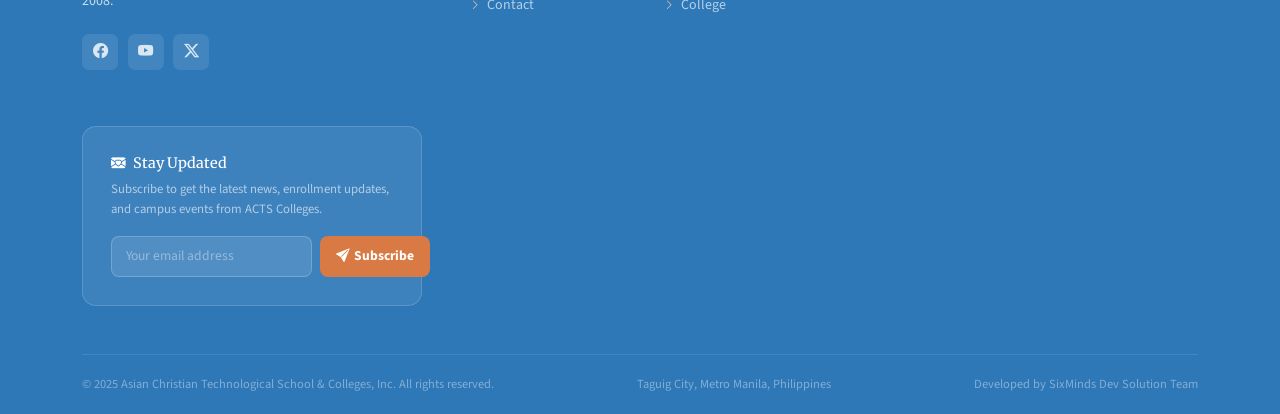
==== commit e3099850: "Update index.html and styles.css" ====
--- a/index.html
+++ b/index.html
@@ -52,7 +52,7 @@
   <nav class="navbar navbar-expand-lg" id="mainNav">
     <div class="container">
       <a class="navbar-brand d-flex align-items-center gap-2" href="#">
-        <img class="nav-logo" src="/image/logo.png" alt="ACTS Colleges" onerror="this.style.display='none'" />
+        <img class="nav-logo" src="image/logo.png" alt="ACTS Colleges" onerror="this.style.display='none'" />
         <div>
           <span class="brand-title">A<span>C</span>TS</span>
           <span class="brand-sub">Asian Christian Technological School &amp; Colleges</span>
@@ -70,7 +70,8 @@
           <li class="nav-item"><a class="nav-link" href="#news">News</a></li>
           <li class="nav-item"><a class="nav-link" href="#contact">Contact</a></li>
           <li class="nav-item ms-lg-2">
-            <a class="nav-link btn-enroll" href="admissions.html"><i class="bi bi-mortarboard-fill me-1"></i>Enroll Now</a>
+            <a class="nav-link btn-enroll" href="admissions.html"><i class="bi bi-mortarboard-fill me-1"></i>Enroll
+              Now</a>
           </li>
         </ul>
       </div>
@@ -149,7 +150,7 @@
       <div class="divider mx-auto"></div>
       <p class="sec-sub mx-auto text-center">Don't miss the deadline — secure your slot at ACTS Colleges today!</p>
       <div class="cd-wrap">
-        <div class="cd-box"><span class="cd-num" id="cdDays">00</span><span class="cd-label">Days</span></div>
+        <div class="cd-box"><span class="cd-num" id="cdDays">01</span><span class="cd-label">Days</span></div>
         <div class="cd-box"><span class="cd-num" id="cdHrs">00</span><span class="cd-label">Hours</span></div>
         <div class="cd-box"><span class="cd-num" id="cdMin">00</span><span class="cd-label">Minutes</span></div>
         <div class="cd-box"><span class="cd-num" id="cdSec">00</span><span class="cd-label">Seconds</span></div>
@@ -640,70 +641,97 @@
   </section>
 
 
-  <!-- ═══ FACULTY ═══ -->
+  <!-- ═══ FACULTY / ORG CHART ═══ -->
   <section class="faculty-sec" id="faculty">
     <div class="container">
       <div class="text-center mb-5">
         <span class="sec-label">Our Team</span>
-        <h2 class="sec-title">Faculty & Staff</h2>
+        <h2 class="sec-title">Organizational Chart</h2>
         <div class="divider mx-auto"></div>
         <p class="sec-sub mx-auto text-center">Meet the dedicated educators and industry practitioners behind every ACTS
           graduate.</p>
       </div>
-      <div class="row g-4">
-        <div class="col-md-6 col-lg-4 reveal">
-          <div class="fac-card">
-            <div class="fac-avatar" style="background:linear-gradient(135deg,var(--blue),var(--blue-mid))"><i class="bi bi-person-fill"></i></div>
+
+      <!-- ORG CHART TREE -->
+      <div class="org-chart">
+
+        <!-- LEVEL 1 — President -->
+        <div class="org-level">
+          <div class="org-node org-root reveal">
+            <div class="org-avatar org-avatar-lg" style="background:linear-gradient(135deg,var(--blue-dk),var(--blue))">
+              <i class="bi bi-person-fill"></i>
+            </div>
             <h5>Dr. President</h5>
-            <span class="fac-role">School President</span>
-            <p class="fac-dept">Office of the President</p>
-          </div>
-        </div>
-        <div class="col-md-6 col-lg-4 reveal">
-          <div class="fac-card">
-            <div class="fac-avatar" style="background:linear-gradient(135deg,var(--red-dk),var(--red))"><i
-                class="bi bi-person-fill"></i></div>
-            <h5>Prof. Juan dela Cruz</h5>
-            <span class="fac-role">Dean, College of Computing</span>
-            <p class="fac-dept">BS IT & BS CS Programs</p>
-          </div>
-        </div>
-        <div class="col-md-6 col-lg-4 reveal">
-          <div class="fac-card">
-            <div class="fac-avatar" style="background:linear-gradient(135deg,var(--blue-mid),var(--blue-lt))"><i
-                class="bi bi-person-fill"></i></div>
-            <h5>Prof. Ana Reyes</h5>
-            <span class="fac-role">Dean, College of Criminology</span>
-            <p class="fac-dept">BS Criminology Program</p>
-          </div>
-        </div>
-        <div class="col-md-6 col-lg-4 reveal">
-          <div class="fac-card">
-            <div class="fac-avatar" style="background:linear-gradient(135deg,#28669e,var(--blue))"><i
-                class="bi bi-person-fill"></i></div>
-            <h5>Ms. Grace Bautista</h5>
-            <span class="fac-role">SHS Coordinator</span>
-            <p class="fac-dept">Senior High School — TVL ICT</p>
-          </div>
-        </div>
-        <div class="col-md-6 col-lg-4 reveal">
-          <div class="fac-card">
-            <div class="fac-avatar" style="background:linear-gradient(135deg,#a95f36,#d5834b)"><i
-                class="bi bi-person-fill"></i></div>
-            <h5>Mr. Carlo Mendoza</h5>
-            <span class="fac-role">Basic Education Principal</span>
-            <p class="fac-dept">JHS & Elementary</p>
-          </div>
-        </div>
-        <div class="col-md-6 col-lg-4 reveal">
-          <div class="fac-card">
-            <div class="fac-avatar" style="background:linear-gradient(135deg,var(--blue),var(--blue-mid))"><i
-                class="bi bi-person-fill"></i></div>
-            <h5>Mrs. Rebecca Lim</h5>
-            <span class="fac-role">Registrar</span>
-            <p class="fac-dept">Office of the Registrar</p>
-          </div>
-        </div>
+            <span class="org-role">School President</span>
+            <span class="org-dept">Office of the President</span>
+          </div>
+        </div>
+
+        <!-- Connector line down from President -->
+        <div class="org-connector org-connector-down"></div>
+
+        <!-- Horizontal bar spanning across children -->
+        <div class="org-connector org-connector-bar"></div>
+
+        <!-- LEVEL 2 — Deans & Heads (Academic) -->
+        <div class="org-level org-level-multi">
+          <div class="org-branch reveal">
+            <div class="org-connector org-connector-up"></div>
+            <div class="org-node">
+              <div class="org-avatar" style="background:linear-gradient(135deg,var(--red-dk),var(--red))">
+                <i class="bi bi-person-fill"></i>
+              </div>
+              <h5>Prof. Juan dela Cruz</h5>
+              <span class="org-role">Dean, College of Computing</span>
+              <span class="org-dept">BS IT &amp; BS CS Programs</span>
+            </div>
+          </div>
+          <div class="org-branch reveal">
+            <div class="org-connector org-connector-up"></div>
+            <div class="org-node">
+              <div class="org-avatar" style="background:linear-gradient(135deg,var(--blue-mid),var(--blue-lt))">
+                <i class="bi bi-person-fill"></i>
+              </div>
+              <h5>Prof. Ana Reyes</h5>
+              <span class="org-role">Dean, College of Criminology</span>
+              <span class="org-dept">BS Criminology Program</span>
+            </div>
+          </div>
+          <div class="org-branch reveal">
+            <div class="org-connector org-connector-up"></div>
+            <div class="org-node">
+              <div class="org-avatar" style="background:linear-gradient(135deg,#28669e,var(--blue))">
+                <i class="bi bi-person-fill"></i>
+              </div>
+              <h5>Ms. Grace Bautista</h5>
+              <span class="org-role">SHS Coordinator</span>
+              <span class="org-dept">Senior High School — TVL ICT</span>
+            </div>
+          </div>
+          <div class="org-branch reveal">
+            <div class="org-connector org-connector-up"></div>
+            <div class="org-node">
+              <div class="org-avatar" style="background:linear-gradient(135deg,#a95f36,#d5834b)">
+                <i class="bi bi-person-fill"></i>
+              </div>
+              <h5>Mr. Carlo Mendoza</h5>
+              <span class="org-role">Basic Education Principal</span>
+              <span class="org-dept">JHS &amp; Elementary</span>
+            </div>
+          </div>
+          <div class="org-branch reveal">
+            <div class="org-connector org-connector-up"></div>
+            <div class="org-node">
+              <div class="org-avatar" style="background:linear-gradient(135deg,var(--blue),var(--blue-mid))">
+                <i class="bi bi-person-fill"></i>
+              </div>
+              <h5>Mrs. Rebecca Lim</h5>
+              <span class="org-role">Registrar</span>
+              <span class="org-dept">Office of the Registrar</span>
+            </div>
+          </div>
+        </div>
+
       </div>
     </div>
   </section>
@@ -994,6 +1022,7 @@
         </div>
 
       </div>
+    </div>
   </section>
 
 
@@ -1378,7 +1407,10 @@
     </div>
     <div class="cb-messages" id="cbMessages">
       <div class="cb-msg cb-bot">
-        <div class="cb-bubble">Hi there! 👋 I'm the ACTS virtual assistant. Ask me about <strong>programs</strong>, <strong>enrollment</strong>, <strong>tuition</strong>, <strong>scholarships</strong>, or anything else about ACTS Colleges!</div>
+        <div class="cb-bubble">Hi there! 👋 I'm the ACTS virtual assistant. Ask me about <strong>programs</strong>,
+          <strong>enrollment</strong>, <strong>tuition</strong>, <strong>scholarships</strong>, or anything else about
+          ACTS Colleges!
+        </div>
       </div>
       <div class="cb-suggestions" id="cbSuggestions">
         <button onclick="sendSuggestion('What programs do you offer?')">Programs</button>
@@ -1425,7 +1457,12 @@
     /* SMOOTH SCROLL */
     document.querySelectorAll('a[href^="#"]').forEach(a => {
       a.addEventListener('click', e => {
-        const t = document.querySelector(a.getAttribute('href'));
+        const href = a.getAttribute('href');
+        if (href === '#') {
+          e.preventDefault();
+          return;
+        }
+        const t = document.querySelector(href);
         if (t) {
           e.preventDefault();
           const openModal = a.closest('.modal');
@@ -1452,9 +1489,9 @@
     }, { threshold: 0.12 });
     document.querySelectorAll('.reveal').forEach(el => ro.observe(el));
 
-    /* COUNTDOWN TIMER — Enrollment deadline: June 15, 2025 */
+    /* COUNTDOWN TIMER — Enrollment deadline: June 1, 2026 */
     (function () {
-      const deadline = new Date('2025-06-15T17:00:00+08:00').getTime();
+      const deadline = new Date('2026-06-01T17:00:00+08:00').getTime();
       function tick() {
         const now = Date.now();
         const diff = Math.max(0, deadline - now);
@@ -1473,8 +1510,12 @@
 
     /* GALLERY FILTER */
     function filterGal(cat) {
-      document.querySelectorAll('.gal-btn').forEach(b => b.classList.remove('active'));
-      event.target.classList.add('active');
+      document.querySelectorAll('.gal-btn').forEach(b => {
+        b.classList.remove('active');
+        if (b.getAttribute('onclick').includes(`'${cat}'`)) {
+          b.classList.add('active');
+        }
+      });
       document.querySelectorAll('.gal-item').forEach(item => {
         if (cat === 'all' || item.dataset.cat === cat) {
           item.style.display = 'flex';
@@ -1521,7 +1562,7 @@
       const msgDiv = document.createElement('div');
       msgDiv.className = `cb-msg ${sender === 'user' ? 'cb-user' : 'cb-bot'}`;
       msgDiv.innerHTML = `<div class="cb-bubble">${text}</div>`;
-      
+
       // Insert before suggestions instead of at end
       cbMessages.insertBefore(msgDiv, cbSuggestions);
       cbMessages.scrollTop = cbMessages.scrollHeight;
@@ -1530,19 +1571,19 @@
     function sendMsg() {
       const text = cbInput.value.trim();
       if (!text) return;
-      
+
       addMessage(text, 'user');
       cbInput.value = '';
-      
+
       // Hide suggestions after first message
-      if(cbSuggestions.style.display !== 'none') {
+      if (cbSuggestions.style.display !== 'none') {
         cbSuggestions.style.display = 'none';
       }
 
       setTimeout(() => {
         let response = "I'm sorry, I don't have information on that. Could you try rephrasing, or send us a message via the Contact Form?";
         const lowerText = text.toLowerCase();
-        
+
         for (const item of botResponses) {
           if (item.keywords.some(kw => lowerText.includes(kw))) {
             response = item.response;
--- a/css/styles.css
+++ b/css/styles.css
@@ -1584,54 +1584,199 @@
   background: var(--cream);
 }
 
-.fac-card {
+/* ═══ ORG CHART ═══ */
+.org-chart {
+  display: flex;
+  flex-direction: column;
+  align-items: center;
+  overflow-x: auto;
+  padding-bottom: 1rem;
+}
+
+/* Each horizontal level row */
+.org-level {
+  display: flex;
+  justify-content: center;
+  gap: 1.5rem;
+  flex-wrap: nowrap;
+}
+
+.org-level-multi {
+  gap: 1.2rem;
+}
+
+/* Individual node card */
+.org-node {
   background: var(--white);
   border-radius: 14px;
   border: 1.5px solid var(--border);
-  padding: 1.75rem 1.25rem;
+  padding: 1.5rem 1.25rem 1.25rem;
   text-align: center;
-  height: 100%;
-  transition: all 0.3s;
-}
-
-.fac-card:hover {
-  transform: translateY(-6px);
-  box-shadow: 0 14px 40px rgba(53, 80, 107, 0.12);
+  min-width: 170px;
+  max-width: 200px;
+  transition: all 0.35s cubic-bezier(.4,0,.2,1);
+  position: relative;
+}
+
+.org-node:hover {
+  transform: translateY(-5px);
+  box-shadow: 0 14px 40px rgba(53, 80, 107, 0.14);
   border-color: var(--red);
 }
 
-.fac-avatar {
-  width: 90px;
-  height: 90px;
+/* Root node (President) — bigger, highlighted */
+.org-root {
+  min-width: 220px;
+  max-width: 260px;
+  padding: 2rem 1.5rem 1.5rem;
+  border: 2px solid var(--blue);
+  box-shadow: 0 8px 32px rgba(46, 120, 184, 0.15);
+  background: linear-gradient(180deg, rgba(46,120,184,0.04) 0%, var(--white) 100%);
+}
+
+.org-root:hover {
+  border-color: var(--red);
+  box-shadow: 0 16px 48px rgba(46, 120, 184, 0.18);
+}
+
+/* Avatars */
+.org-avatar {
+  width: 68px;
+  height: 68px;
   border-radius: 50%;
-  margin: 0 auto 1rem;
-  display: flex;
-  align-items: center;
-  justify-content: center;
+  margin: 0 auto 0.85rem;
+  display: flex;
+  align-items: center;
+  justify-content: center;
+  font-size: 1.7rem;
+  color: var(--white);
+  border: 3px solid rgba(255,255,255,0.3);
+  box-shadow: 0 4px 16px rgba(0,0,0,0.12);
+  transition: transform 0.3s;
+}
+
+.org-node:hover .org-avatar {
+  transform: scale(1.08);
+}
+
+.org-avatar-lg {
+  width: 88px;
+  height: 88px;
   font-size: 2.2rem;
-  color: var(--white);
-  border: 3px solid var(--border);
-}
-
-.fac-card h5 {
-  font-size: 0.95rem;
+  border: 4px solid rgba(255,255,255,0.35);
+  box-shadow: 0 6px 24px rgba(46,120,184,0.25);
+}
+
+.org-node h5 {
+  font-size: 0.9rem;
   font-weight: 700;
   color: var(--blue);
   margin-bottom: 0.15rem;
 }
 
-.fac-role {
-  font-size: 0.8rem;
+.org-root h5 {
+  font-size: 1.05rem;
+}
+
+.org-role {
+  font-size: 0.78rem;
   color: var(--red);
   font-weight: 600;
-  margin-bottom: 0.35rem;
   display: block;
-}
-
-.fac-dept {
-  font-size: 0.78rem;
+  margin-bottom: 0.25rem;
+}
+
+.org-dept {
+  font-size: 0.72rem;
   color: var(--muted);
-  margin: 0;
+  display: block;
+}
+
+/* ── Connector Lines ── */
+.org-connector {
+  display: flex;
+  justify-content: center;
+}
+
+/* Vertical line down from parent */
+.org-connector-down {
+  width: 2.5px;
+  height: 32px;
+  background: var(--blue);
+  margin: 0 auto;
+  border-radius: 2px;
+  opacity: 0.5;
+}
+
+/* Horizontal bar connecting children */
+.org-connector-bar {
+  height: 2.5px;
+  background: var(--blue);
+  opacity: 0.5;
+  border-radius: 2px;
+  /* spans from 1st child center to last child center */
+  width: calc(100% - 200px);
+  max-width: 900px;
+  margin: 0 auto;
+}
+
+/* Each branch column (connector-up + node) */
+.org-branch {
+  display: flex;
+  flex-direction: column;
+  align-items: center;
+}
+
+/* Vertical line up from child into bar */
+.org-connector-up {
+  width: 2.5px;
+  height: 28px;
+  background: var(--blue);
+  opacity: 0.5;
+  border-radius: 2px;
+}
+
+/* ── Responsive ── */
+@media (max-width: 991px) {
+  .org-level-multi {
+    flex-wrap: wrap;
+    justify-content: center;
+    gap: 0;
+  }
+
+  .org-connector-bar {
+    display: none;
+  }
+
+  .org-branch {
+    width: 48%;
+    margin-bottom: 1rem;
+  }
+
+  .org-connector-up {
+    height: 20px;
+  }
+
+  .org-node {
+    min-width: 0;
+    max-width: none;
+    width: 100%;
+  }
+
+  .org-root {
+    min-width: 0;
+    max-width: none;
+  }
+}
+
+@media (max-width: 575px) {
+  .org-branch {
+    width: 100%;
+  }
+
+  .org-connector-down {
+    height: 22px;
+  }
 }
 
 /* ═══ TESTIMONIALS ═══ */
